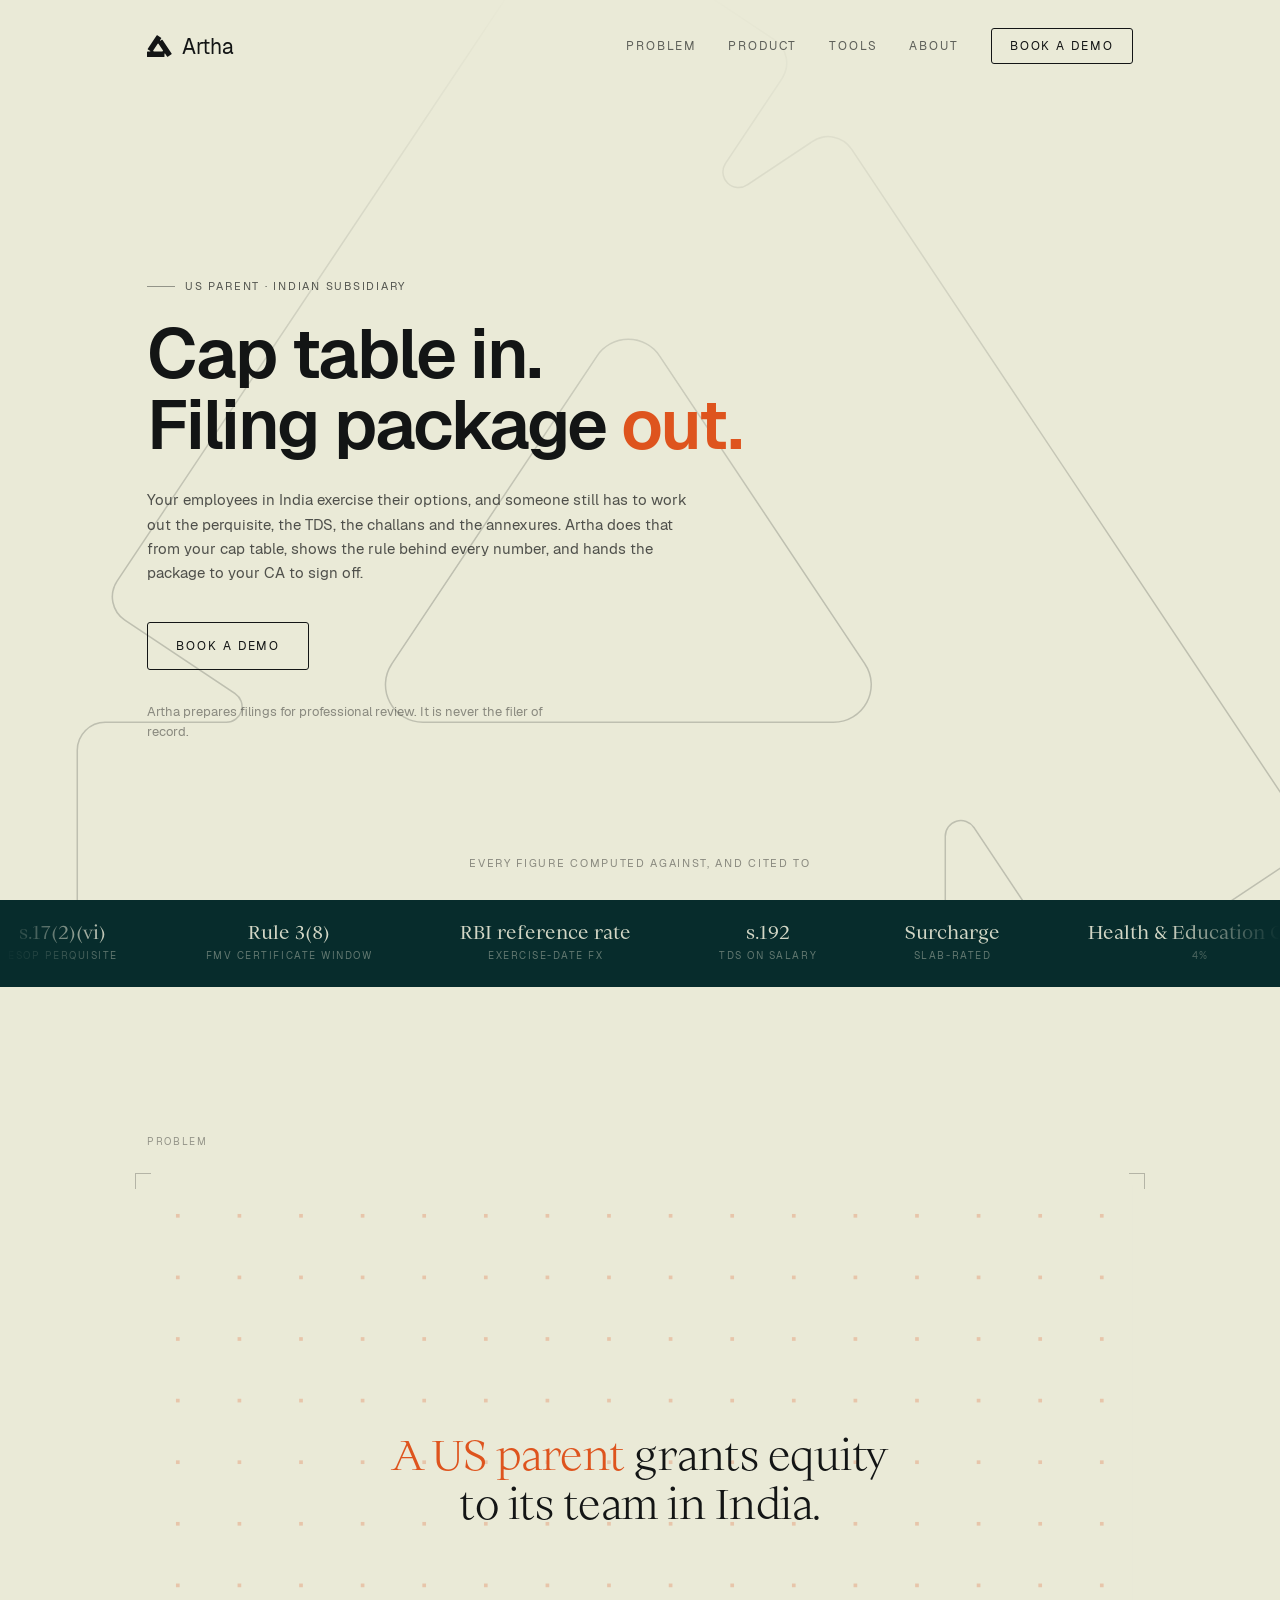
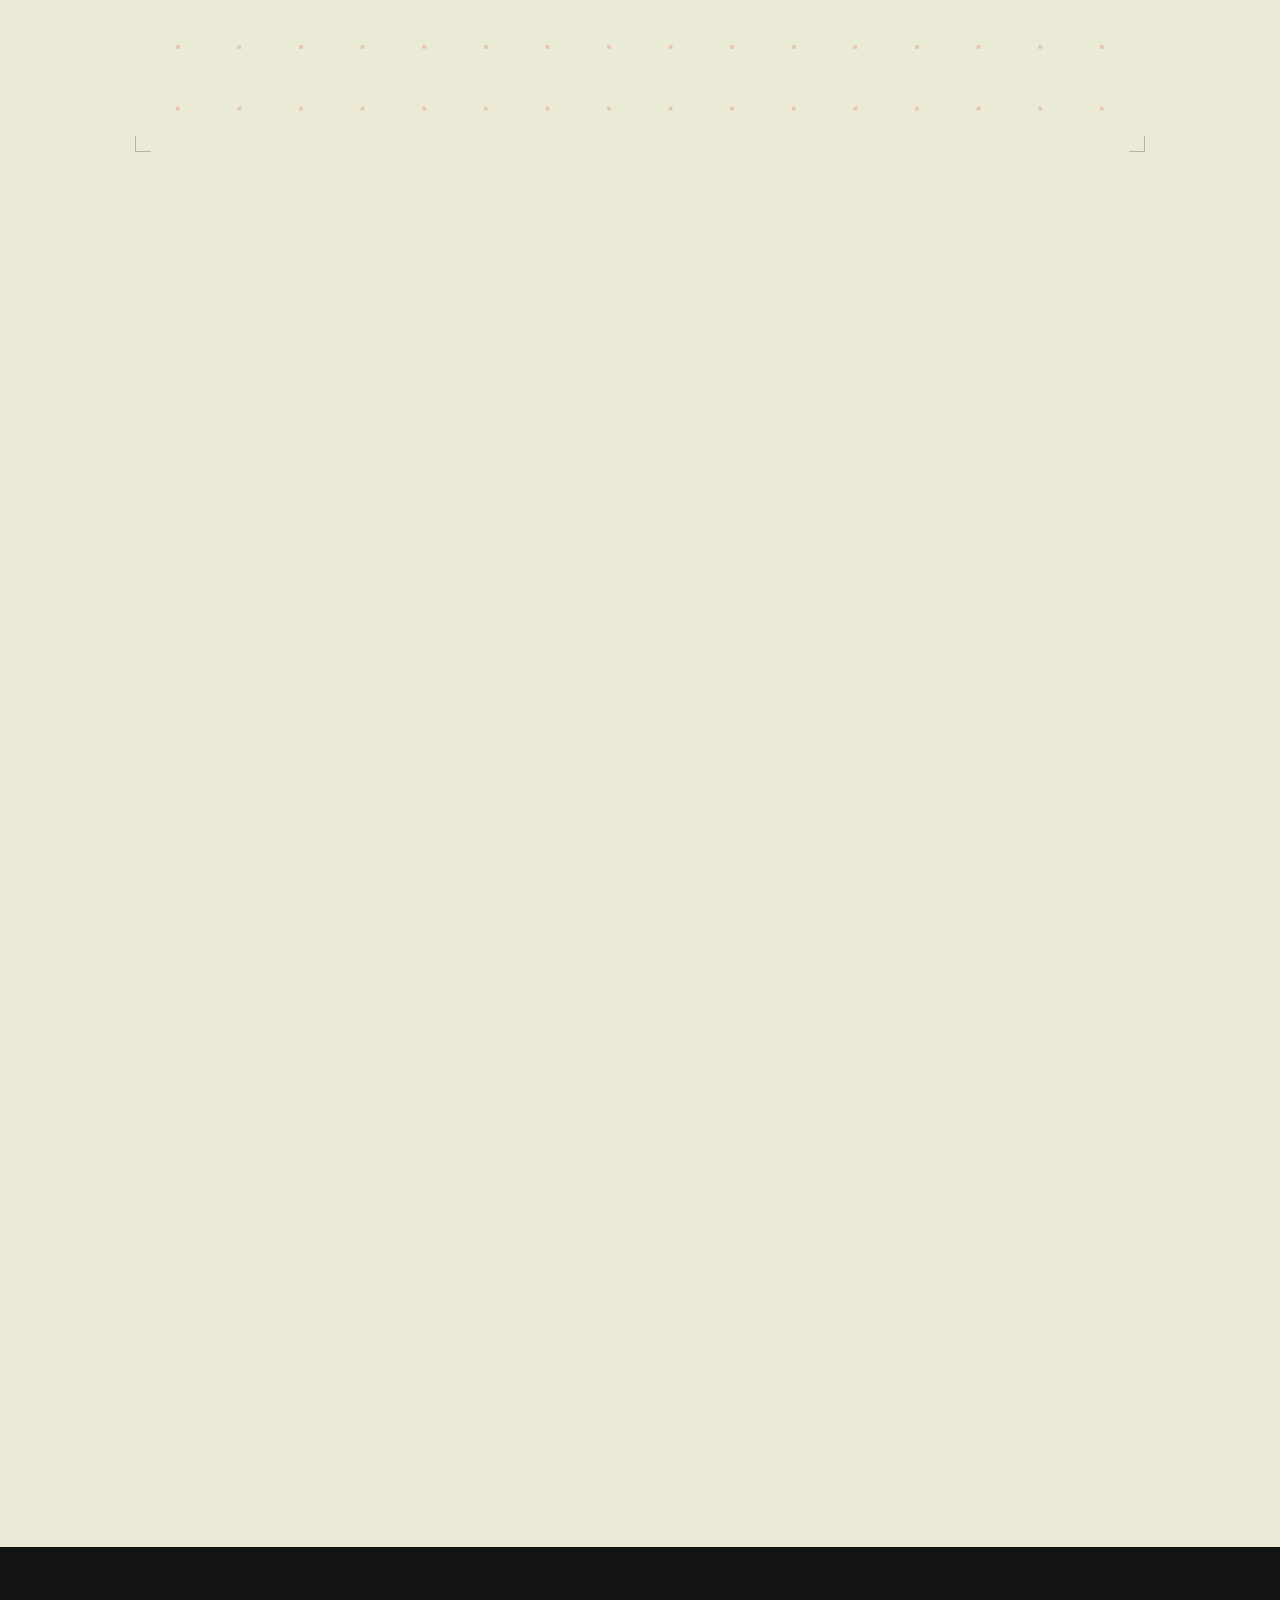
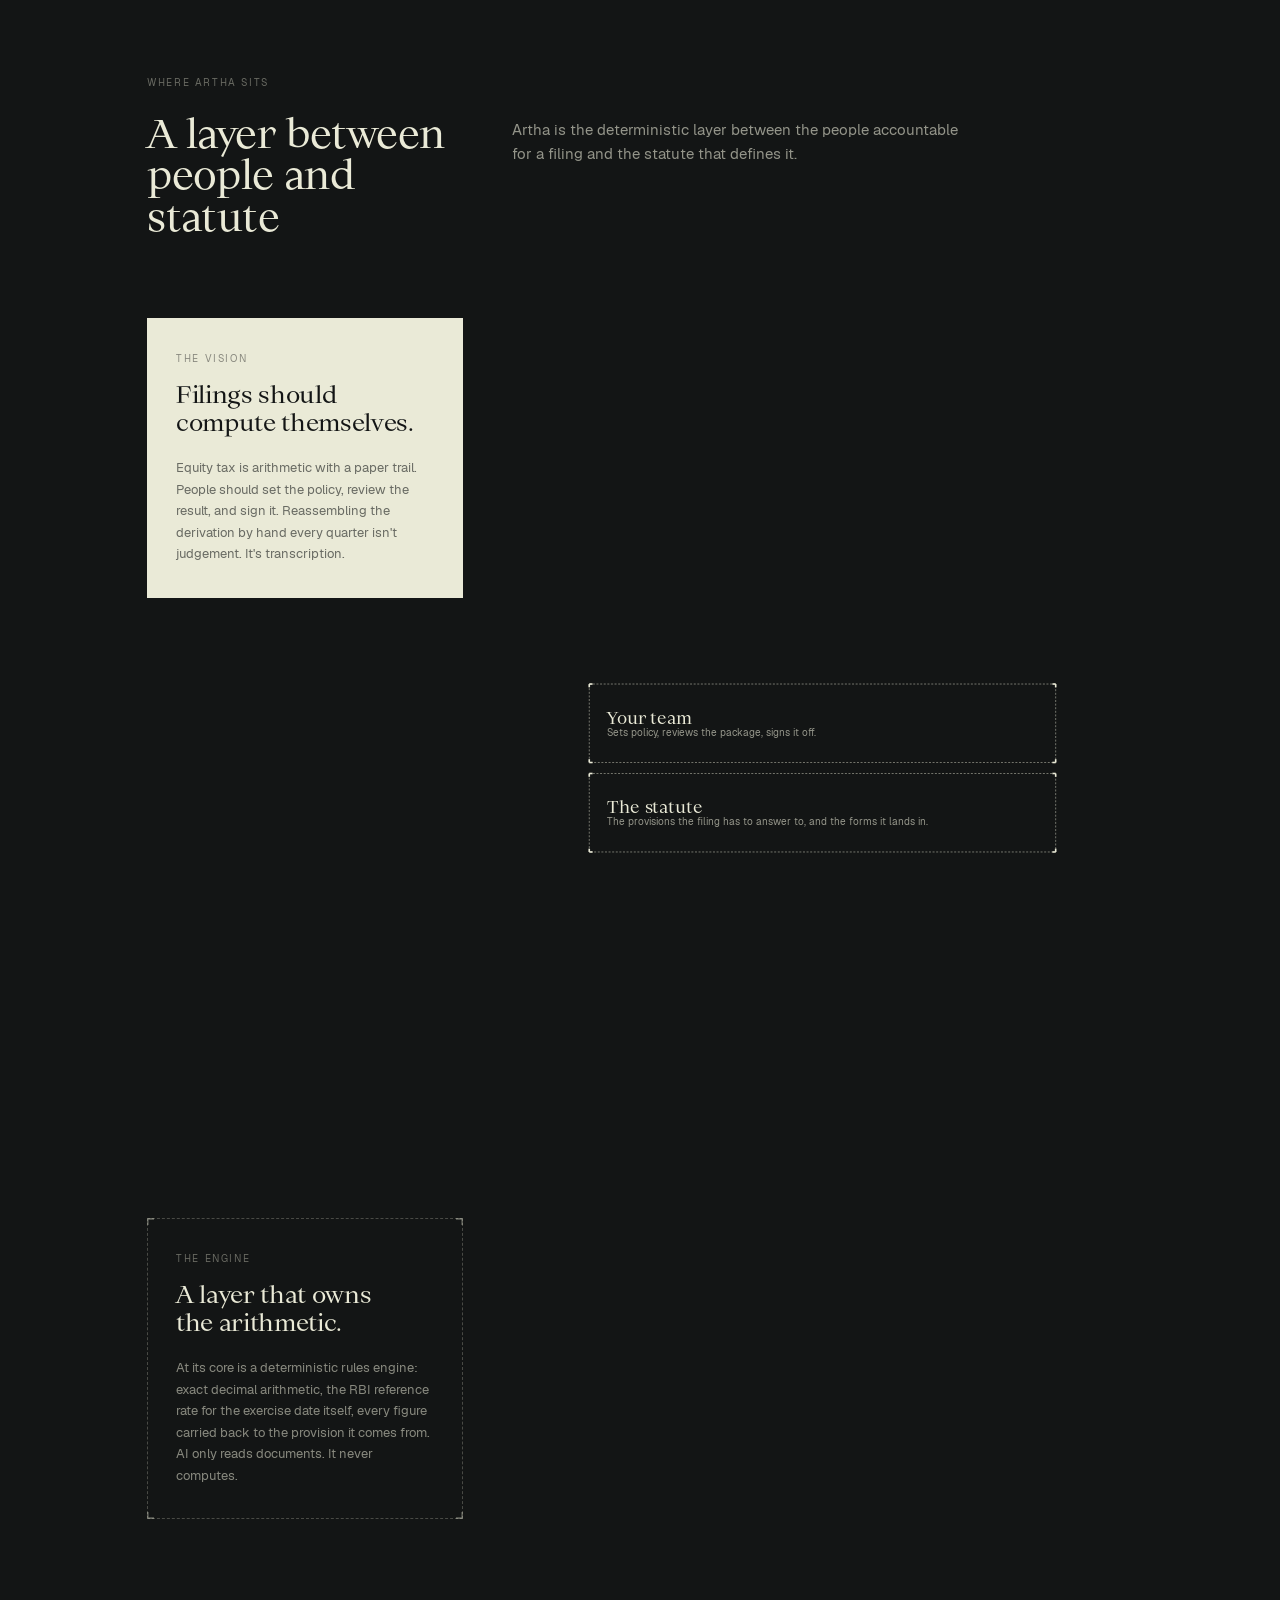
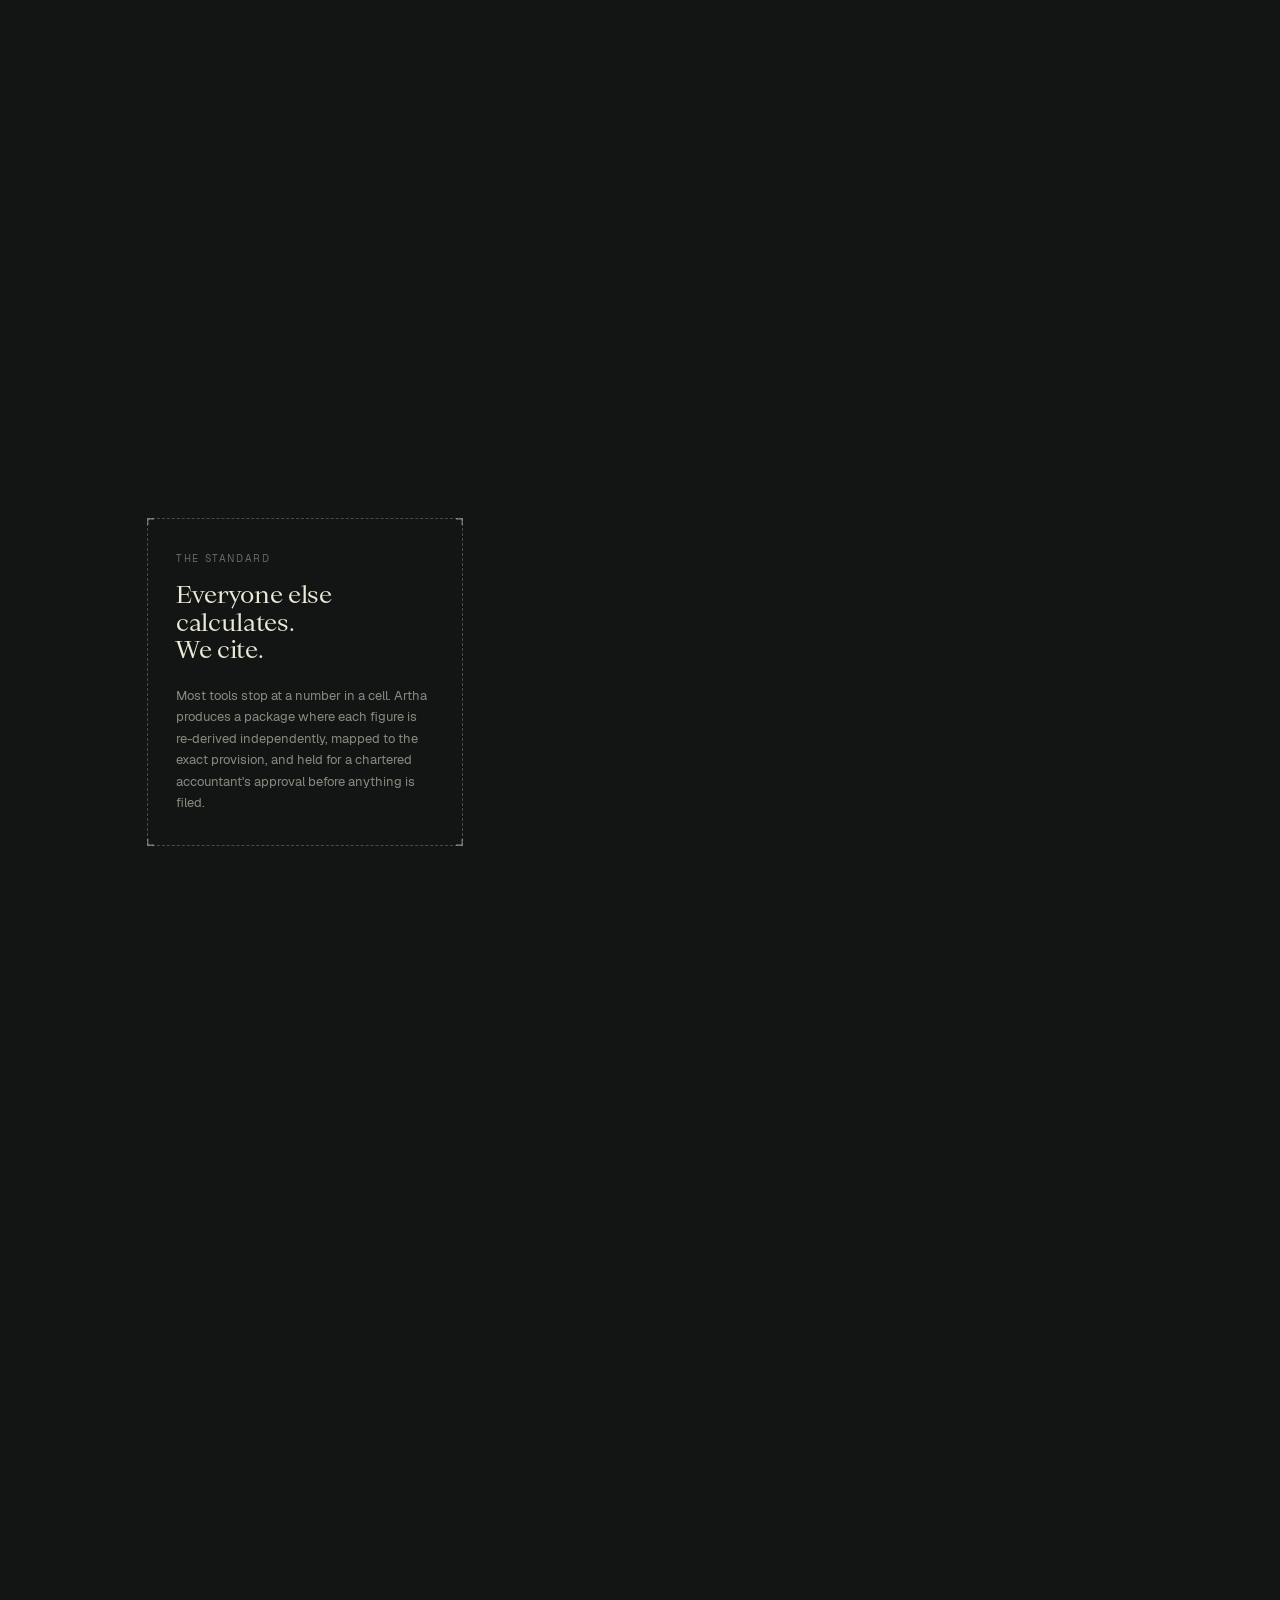
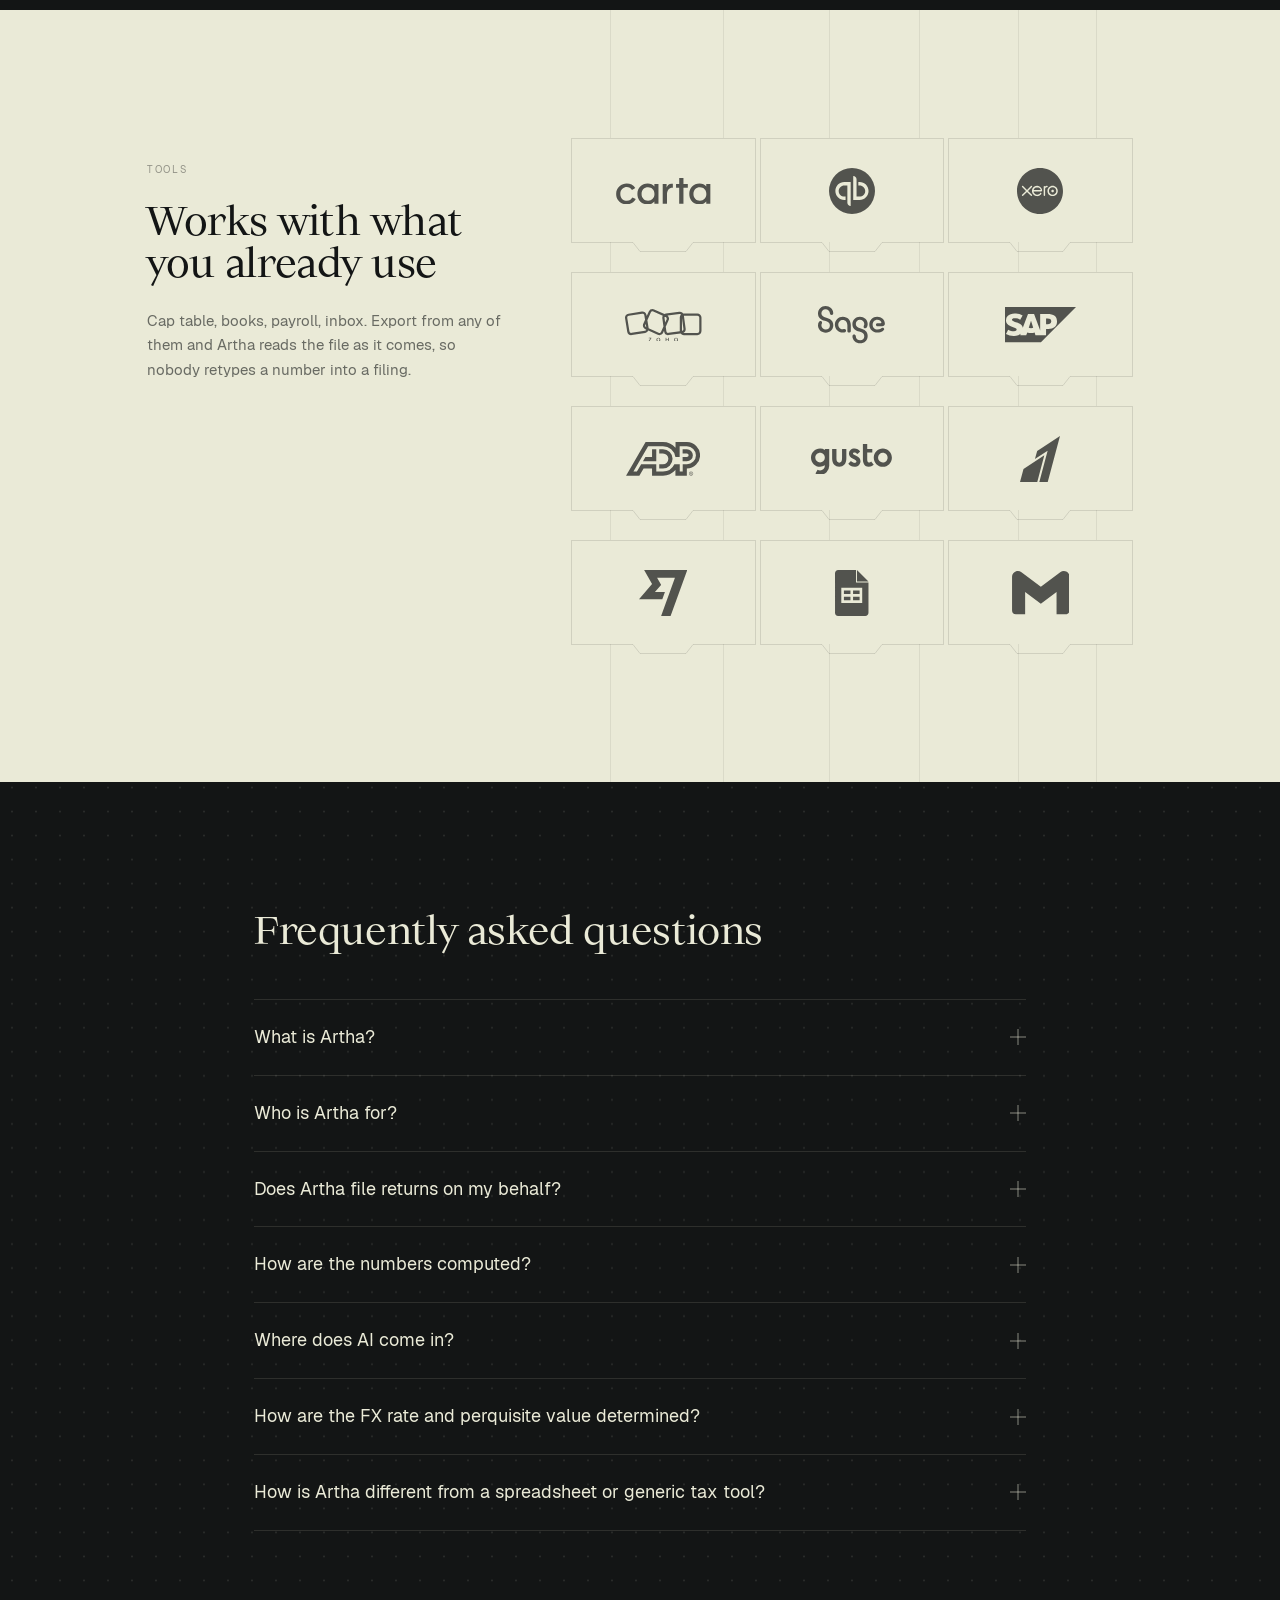
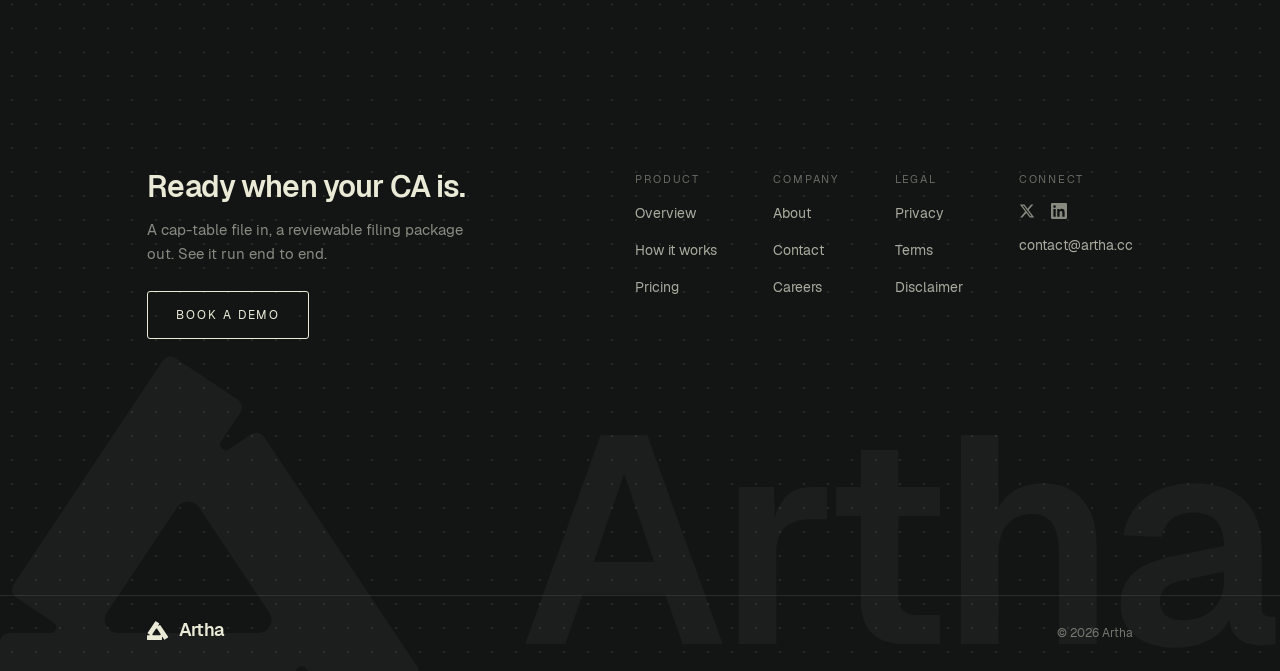
==== about/index.html @ d881c8bc "Add the About page Meet the team, the four co-founders, and how we operate." ====
<!doctype html>
<html lang="en">
  <head>
    <meta charset="utf-8" />
    <meta name="viewport" content="width=device-width, initial-scale=1" />
    <title>About | Artha</title>
    <meta
      name="description"
      content="Meet the team building Artha — four co-founders working on making cross-border equity tax reproducible, cited and reviewable."
    />
    <link rel="canonical" href="https://artha.cc/about" />
    <meta property="og:type" content="website" />
    <meta property="og:url" content="https://artha.cc/about" />
    <meta property="og:site_name" content="Artha" />
    <meta property="og:title" content="About | Artha" />
    <meta
      property="og:description"
      content="Artha is built by four founders working on one problem: making cross-border equity tax something you can reproduce, cite and hand to a CA."
    />
    <meta property="og:image" content="https://artha.cc/media/artha-film-poster.jpg" />
    <meta name="twitter:card" content="summary_large_image" />
    <meta name="theme-color" content="#131515" />
    <link rel="icon" type="image/svg+xml" href="/brand/artha-favicon.svg" />
    <link rel="preload" as="font" type="font/ttf" href="/fonts/Geist-SemiBold.ttf" crossorigin />
    <link rel="preload" as="font" type="font/ttf" href="/fonts/Geist-Regular.ttf" crossorigin />
    <link rel="preload" as="font" type="font/woff2" href="/fonts/OrticaLinear-Regular.woff2" crossorigin />
    <script type="module" crossorigin src="/assets/main-PnW-UgdL.js"></script>
    <link rel="stylesheet" crossorigin href="/assets/main-CoYvuZXg.css">
  </head>
  <body>
    <div id="root"></div>
  </body>
</html>
---- assets/main-CoYvuZXg.css ----
@layer properties{@supports (((-webkit-hyphens:none)) and (not (margin-trim:inline))) or ((-moz-orient:inline) and (not (color:rgb(from red r g b)))){:root,:host{--mx:-500px;--my:-500px}*,:before,:after,::backdrop{--tw-translate-x:0;--tw-translate-y:0;--tw-translate-z:0;--tw-rotate-x:initial;--tw-rotate-y:initial;--tw-rotate-z:initial;--tw-skew-x:initial;--tw-skew-y:initial;--tw-space-y-reverse:0;--tw-border-style:solid;--tw-gradient-position:initial;--tw-gradient-from:#0000;--tw-gradient-via:#0000;--tw-gradient-to:#0000;--tw-gradient-stops:initial;--tw-gradient-via-stops:initial;--tw-gradient-from-position:0%;--tw-gradient-via-position:50%;--tw-gradient-to-position:100%;--tw-leading:initial;--tw-font-weight:initial;--tw-tracking:initial;--tw-ordinal:initial;--tw-slashed-zero:initial;--tw-numeric-figure:initial;--tw-numeric-spacing:initial;--tw-numeric-fraction:initial;--tw-shadow:0 0 #0000;--tw-shadow-color:initial;--tw-shadow-alpha:100%;--tw-inset-shadow:0 0 #0000;--tw-inset-shadow-color:initial;--tw-inset-shadow-alpha:100%;--tw-ring-color:initial;--tw-ring-shadow:0 0 #0000;--tw-inset-ring-color:initial;--tw-inset-ring-shadow:0 0 #0000;--tw-ring-inset:initial;--tw-ring-offset-width:0px;--tw-ring-offset-color:#fff;--tw-ring-offset-shadow:0 0 #0000;--tw-outline-style:solid;--tw-blur:initial;--tw-brightness:initial;--tw-contrast:initial;--tw-grayscale:initial;--tw-hue-rotate:initial;--tw-invert:initial;--tw-opacity:initial;--tw-saturate:initial;--tw-sepia:initial;--tw-drop-shadow:initial;--tw-drop-shadow-color:initial;--tw-drop-shadow-alpha:100%;--tw-drop-shadow-size:initial;--tw-backdrop-blur:initial;--tw-backdrop-brightness:initial;--tw-backdrop-contrast:initial;--tw-backdrop-grayscale:initial;--tw-backdrop-hue-rotate:initial;--tw-backdrop-invert:initial;--tw-backdrop-opacity:initial;--tw-backdrop-saturate:initial;--tw-backdrop-sepia:initial;--tw-duration:initial;--tw-ease:initial;--tw-scale-x:1;--tw-scale-y:1;--tw-scale-z:1;--bd-angle:0deg}}}@layer theme{:root,:host{--font-sans:"Geist", system-ui, sans-serif;--font-serif:"Ortica", Georgia, "Times New Roman", serif;--font-mono:ui-monospace, SFMono-Regular, Menlo, Monaco, Consolas, "Liberation Mono", "Courier New", monospace;--color-zinc-500:oklch(55.2% .016 285.938);--color-neutral-800:oklch(26.9% 0 none);--color-neutral-900:oklch(20.5% 0 none);--color-black:#000;--color-white:#fff;--spacing:.25rem;--font-weight-normal:400;--font-weight-medium:500;--font-weight-semibold:600;--tracking-tight:-.025em;--tracking-normal:0em;--tracking-wide:.025em;--leading-tight:1.25;--leading-snug:1.375;--leading-relaxed:1.625;--radius-2xl:1rem;--ease-in:cubic-bezier(.4, 0, 1, 1);--ease-out:cubic-bezier(0, 0, .2, 1);--ease-in-out:cubic-bezier(.4, 0, .2, 1);--animate-pulse:pulse 2s cubic-bezier(.4, 0, .6, 1) infinite;--blur-xl:24px;--aspect-video:16 / 9;--default-transition-duration:.15s;--default-transition-timing-function:cubic-bezier(.4, 0, .2, 1);--default-font-family:var(--font-sans);--default-mono-font-family:var(--font-mono);--color-onyx:#131515;--color-eggshell:#eaead7;--color-paprika:#de541e;--color-paprika-soft:#e9734a;--color-pine:#072c2c;--color-ink:#131515;--color-muted:#565a57;--color-faint:#8a8f89;--radius-xl2:1.5rem;--font-display:"Geist", system-ui, sans-serif}}@layer base{*,:after,:before,::backdrop{box-sizing:border-box;border:0 solid;margin:0;padding:0}::file-selector-button{box-sizing:border-box;border:0 solid;margin:0;padding:0}html,:host{-webkit-text-size-adjust:100%;tab-size:4;line-height:1.5;font-family:var(--default-font-family,-apple-system, BlinkMacSystemFont, "Segoe UI", Roboto, "Helvetica Neue", "Noto Sans", Arial, sans-serif, "Apple Color Emoji", "Segoe UI Emoji", "Segoe UI Symbol", "Noto Color Emoji");font-feature-settings:var(--default-font-feature-settings,normal);font-variation-settings:var(--default-font-variation-settings,normal);-webkit-tap-highlight-color:transparent}hr{height:0;color:inherit;border-top-width:1px}abbr:where([title]){-webkit-text-decoration:underline dotted;text-decoration:underline dotted}h1,h2,h3,h4,h5,h6{font-size:inherit;font-weight:inherit}a{color:inherit;-webkit-text-decoration:inherit;text-decoration:inherit}b,strong{font-weight:bolder}code,kbd,samp,pre{font-family:var(--default-mono-font-family,ui-monospace, SFMono-Regular, Menlo, Monaco, Consolas, "Liberation Mono", "Courier New", monospace);font-feature-settings:var(--default-mono-font-feature-settings,normal);font-variation-settings:var(--default-mono-font-variation-settings,normal);font-size:1em}small{font-size:80%}sub,sup{vertical-align:baseline;font-size:75%;line-height:0;position:relative}sub{bottom:-.25em}sup{top:-.5em}table{text-indent:0;border-color:inherit;border-collapse:collapse}:-moz-focusring:where(:not(iframe)){outline:auto}progress{vertical-align:baseline}summary{display:list-item}ol,ul,menu{list-style:none}img,svg,video,canvas,audio,iframe,embed,object{vertical-align:middle;display:block}img,video{max-width:100%;height:auto}button,input,select,optgroup,textarea{font:inherit;font-feature-settings:inherit;font-variation-settings:inherit;letter-spacing:inherit;color:inherit;opacity:1;background-color:#0000;border-radius:0}::file-selector-button{font:inherit;font-feature-settings:inherit;font-variation-settings:inherit;letter-spacing:inherit;color:inherit;opacity:1;background-color:#0000;border-radius:0}:where(select:is([multiple],[size])) optgroup{font-weight:bolder}:where(select:is([multiple],[size])) optgroup option{padding-inline-start:20px}::file-selector-button{margin-inline-end:4px}::placeholder{opacity:1}@supports (not ((-webkit-appearance:-apple-pay-button))) or (contain-intrinsic-size:1px){::placeholder{color:currentColor}@supports (color:color-mix(in lab,red,red)){::placeholder{color:color-mix(in oklab,currentcolor 50%,transparent)}}}textarea{resize:vertical}::-webkit-search-decoration{-webkit-appearance:none}::-webkit-date-and-time-value{min-height:1lh;text-align:inherit}::-webkit-datetime-edit{display:inline-flex}::-webkit-datetime-edit-fields-wrapper{padding:0}::-webkit-datetime-edit{padding-block:0}::-webkit-datetime-edit-year-field{padding-block:0}::-webkit-datetime-edit-month-field{padding-block:0}::-webkit-datetime-edit-day-field{padding-block:0}::-webkit-datetime-edit-hour-field{padding-block:0}::-webkit-datetime-edit-minute-field{padding-block:0}::-webkit-datetime-edit-second-field{padding-block:0}::-webkit-datetime-edit-millisecond-field{padding-block:0}::-webkit-datetime-edit-meridiem-field{padding-block:0}::-webkit-calendar-picker-indicator{line-height:1}:-moz-ui-invalid{box-shadow:none}button,input:where([type=button],[type=reset],[type=submit]){appearance:button}::file-selector-button{appearance:button}::-webkit-inner-spin-button{height:auto}::-webkit-outer-spin-button{height:auto}[hidden]:where(:not([hidden=until-found])){display:none!important}}@layer components{.label{letter-spacing:.16em;text-transform:uppercase;font-size:11px;font-weight:500}.display{font-family:var(--font-display);letter-spacing:-.028em;font-weight:600;line-height:1.02}}@layer utilities{.pointer-events-none{pointer-events:none}.collapse{visibility:collapse}.invisible{visibility:hidden}.visible{visibility:visible}.sr-only{clip-path:inset(50%);white-space:nowrap;border-width:0;width:1px;height:1px;margin:-1px;padding:0;position:absolute;overflow:hidden}.absolute{position:absolute}.fixed{position:fixed}.relative{position:relative}.static{position:static}.sticky{position:sticky}.inset-0{inset:0}.inset-x-0{inset-inline:0}.inset-y-0{inset-block:0}.-top-1\/4{top:-25%}.-top-3{top:calc(var(--spacing) * -3)}.-top-8{top:calc(var(--spacing) * -8)}.-top-28{top:calc(var(--spacing) * -28)}.-top-px{top:-1px}.top-0{top:0}.top-1\/2{top:50%}.top-full{top:100%}.-right-3{right:calc(var(--spacing) * -3)}.-right-24{right:calc(var(--spacing) * -24)}.-right-px{right:-1px}.right-0{right:0}.-bottom-3{bottom:calc(var(--spacing) * -3)}.-bottom-14{bottom:calc(var(--spacing) * -14)}.-bottom-px{bottom:-1px}.bottom-0{bottom:0}.bottom-4{bottom:calc(var(--spacing) * 4)}.bottom-7{bottom:calc(var(--spacing) * 7)}.-left-3{left:calc(var(--spacing) * -3)}.-left-px{left:-1px}.left-0{left:0}.left-1\/2{left:50%}.left-4{left:calc(var(--spacing) * 4)}.isolate{isolation:isolate}.-z-0{z-index:-0}.-z-10{z-index:-10}.z-10{z-index:10}.z-20{z-index:20}.z-50{z-index:50}.container{width:100%}@media(min-width:40rem){.container{max-width:40rem}}@media(min-width:48rem){.container{max-width:48rem}}@media(min-width:64rem){.container{max-width:64rem}}@media(min-width:80rem){.container{max-width:80rem}}@media(min-width:96rem){.container{max-width:96rem}}.-m-2\.5{margin:calc(var(--spacing) * -2.5)}.mx-auto{margin-inline:auto}.-my-3{margin-block:calc(var(--spacing) * -3)}.mt-0\.5{margin-top:calc(var(--spacing) * .5)}.mt-1\.5{margin-top:calc(var(--spacing) * 1.5)}.mt-2{margin-top:calc(var(--spacing) * 2)}.mt-2\.5{margin-top:calc(var(--spacing) * 2.5)}.mt-3{margin-top:calc(var(--spacing) * 3)}.mt-4{margin-top:calc(var(--spacing) * 4)}.mt-5{margin-top:calc(var(--spacing) * 5)}.mt-6{margin-top:calc(var(--spacing) * 6)}.mt-7{margin-top:calc(var(--spacing) * 7)}.mt-8{margin-top:calc(var(--spacing) * 8)}.mt-9{margin-top:calc(var(--spacing) * 9)}.mt-10{margin-top:calc(var(--spacing) * 10)}.mt-11{margin-top:calc(var(--spacing) * 11)}.mt-12{margin-top:calc(var(--spacing) * 12)}.mt-14{margin-top:calc(var(--spacing) * 14)}.mt-16{margin-top:calc(var(--spacing) * 16)}.mt-24{margin-top:calc(var(--spacing) * 24)}.-mr-2{margin-right:calc(var(--spacing) * -2)}.mb-1\.5{margin-bottom:calc(var(--spacing) * 1.5)}.mb-2{margin-bottom:calc(var(--spacing) * 2)}.mb-9{margin-bottom:calc(var(--spacing) * 9)}.ml-2{margin-left:calc(var(--spacing) * 2)}.ml-auto{margin-left:auto}.block{display:block}.flex{display:flex}.grid{display:grid}.hidden{display:none}.inline{display:inline}.inline-block{display:inline-block}.inline-flex{display:inline-flex}.table{display:table}.aspect-\[4\/5\]{aspect-ratio:4/5}.aspect-\[1512\/1219\]{aspect-ratio:1512/1219}.aspect-square{aspect-ratio:1}.aspect-video{aspect-ratio:var(--aspect-video)}.h-1{height:var(--spacing)}.h-1\.5{height:calc(var(--spacing) * 1.5)}.h-2\.5{height:calc(var(--spacing) * 2.5)}.h-4{height:calc(var(--spacing) * 4)}.h-9{height:calc(var(--spacing) * 9)}.h-11{height:calc(var(--spacing) * 11)}.h-12{height:calc(var(--spacing) * 12)}.h-16{height:calc(var(--spacing) * 16)}.h-80{height:calc(var(--spacing) * 80)}.h-\[0\.5rem\]{height:.5rem}.h-\[1\.05em\]{height:1.05em}.h-\[3px\]{height:3px}.h-\[11px\]{height:11px}.h-\[22px\]{height:22px}.h-\[70px\]{height:70px}.h-\[84px\]{height:84px}.h-\[88px\]{height:88px}.h-\[92px\]{height:92px}.h-\[128\%\]{height:128%}.h-\[150\%\]{height:150%}.h-\[190vh\]{height:190vh}.h-auto{height:auto}.h-full{height:100%}.h-px{height:1px}.h-screen{height:100vh}.min-h-\[100svh\]{min-height:100svh}.min-h-\[420px\]{min-height:420px}.w-1\.5{width:calc(var(--spacing) * 1.5)}.w-4{width:calc(var(--spacing) * 4)}.w-6{width:calc(var(--spacing) * 6)}.w-7{width:calc(var(--spacing) * 7)}.w-9{width:calc(var(--spacing) * 9)}.w-11{width:calc(var(--spacing) * 11)}.w-12{width:calc(var(--spacing) * 12)}.w-16{width:calc(var(--spacing) * 16)}.w-28{width:calc(var(--spacing) * 28)}.w-80{width:calc(var(--spacing) * 80)}.w-\[0\.5rem\]{width:.5rem}.w-\[1ch\]{width:1ch}.w-\[5\.75rem\]{width:5.75rem}.w-\[18px\]{width:18px}.w-\[112vw\]{width:112vw}.w-auto{width:auto}.w-full{width:100%}.w-max{width:max-content}.w-px{width:1px}.max-w-\[12ch\]{max-width:12ch}.max-w-\[15ch\]{max-width:15ch}.max-w-\[16ch\]{max-width:16ch}.max-w-\[18ch\]{max-width:18ch}.max-w-\[22ch\]{max-width:22ch}.max-w-\[30ch\]{max-width:30ch}.max-w-\[34ch\]{max-width:34ch}.max-w-\[40ch\]{max-width:40ch}.max-w-\[46ch\]{max-width:46ch}.max-w-\[54ch\]{max-width:54ch}.max-w-\[58ch\]{max-width:58ch}.max-w-\[62ch\]{max-width:62ch}.max-w-\[64ch\]{max-width:64ch}.max-w-\[68ch\]{max-width:68ch}.max-w-\[72ch\]{max-width:72ch}.max-w-\[600px\]{max-width:600px}.max-w-\[820px\]{max-width:820px}.max-w-\[1140px\]{max-width:1140px}.max-w-\[1180px\]{max-width:1180px}.max-w-none{max-width:none}.min-w-0{min-width:0}.flex-1{flex:1}.flex-none{flex:none}.shrink-0{flex-shrink:0}.origin-left{transform-origin:0}.-translate-x-1\/2{--tw-translate-x: -50% ;translate:var(--tw-translate-x) var(--tw-translate-y)}.-translate-y-1\/2{--tw-translate-y: -50% ;translate:var(--tw-translate-x) var(--tw-translate-y)}.translate-y-\[-3px\]{--tw-translate-y:-3px;translate:var(--tw-translate-x) var(--tw-translate-y)}.translate-y-\[15\%\]{--tw-translate-y:15%;translate:var(--tw-translate-x) var(--tw-translate-y)}.-rotate-45{rotate:-45deg}.rotate-45{rotate:45deg}.rotate-90{rotate:90deg}.transform{transform:var(--tw-rotate-x,) var(--tw-rotate-y,) var(--tw-rotate-z,) var(--tw-skew-x,) var(--tw-skew-y,)}.animate-\[marquee_52s_linear_infinite\]{animation:52s linear infinite marquee}.animate-pulse{animation:var(--animate-pulse)}.cursor-pointer{cursor:pointer}.resize{resize:both}.scroll-mt-\[92px\]{scroll-margin-top:92px}.appearance-none{appearance:none}.grid-cols-1{grid-template-columns:repeat(1,minmax(0,1fr))}.grid-cols-2{grid-template-columns:repeat(2,minmax(0,1fr))}.grid-rows-\[0fr\]{grid-template-rows:0fr}.grid-rows-\[1fr\]{grid-template-rows:1fr}.flex-col{flex-direction:column}.flex-wrap{flex-wrap:wrap}.place-items-center{place-items:center}.items-baseline{align-items:baseline}.items-center{align-items:center}.items-end{align-items:flex-end}.items-start{align-items:flex-start}.justify-between{justify-content:space-between}.justify-center{justify-content:center}.justify-end{justify-content:flex-end}.gap-1{gap:var(--spacing)}.gap-1\.5{gap:calc(var(--spacing) * 1.5)}.gap-2{gap:calc(var(--spacing) * 2)}.gap-2\.5{gap:calc(var(--spacing) * 2.5)}.gap-3{gap:calc(var(--spacing) * 3)}.gap-4{gap:calc(var(--spacing) * 4)}.gap-5{gap:calc(var(--spacing) * 5)}.gap-6{gap:calc(var(--spacing) * 6)}.gap-8{gap:calc(var(--spacing) * 8)}.gap-10{gap:calc(var(--spacing) * 10)}.gap-12{gap:calc(var(--spacing) * 12)}.gap-14{gap:calc(var(--spacing) * 14)}.gap-\[72px\]{gap:72px}.gap-px{gap:1px}:where(.space-y-0>:not(:last-child)){--tw-space-y-reverse:0;margin-block:0}.gap-x-1{column-gap:var(--spacing)}.gap-x-1\.5{column-gap:calc(var(--spacing) * 1.5)}.gap-x-2\.5{column-gap:calc(var(--spacing) * 2.5)}.gap-x-5{column-gap:calc(var(--spacing) * 5)}.gap-x-6{column-gap:calc(var(--spacing) * 6)}.gap-x-8{column-gap:calc(var(--spacing) * 8)}.gap-x-14{column-gap:calc(var(--spacing) * 14)}.gap-y-1{row-gap:var(--spacing)}.gap-y-2{row-gap:calc(var(--spacing) * 2)}.gap-y-5{row-gap:calc(var(--spacing) * 5)}.gap-y-6{row-gap:calc(var(--spacing) * 6)}.gap-y-8{row-gap:calc(var(--spacing) * 8)}.gap-y-10{row-gap:calc(var(--spacing) * 10)}.gap-y-12{row-gap:calc(var(--spacing) * 12)}.self-center{align-self:center}.overflow-hidden{overflow:hidden}.overflow-x-visible{overflow-x:visible}.overflow-y-clip{overflow-y:clip}.rounded{border-radius:.25rem}.rounded-2xl{border-radius:var(--radius-2xl)}.rounded-\[3px\]{border-radius:3px}.rounded-\[inherit\]{border-radius:inherit}.rounded-\[var\(--radius-xl2\)\]{border-radius:var(--radius-xl2)}.rounded-full{border-radius:3.40282e38px}.rounded-none{border-radius:0}.border{border-style:var(--tw-border-style);border-width:1px}.border-\[1\.5px\]{border-style:var(--tw-border-style);border-width:1.5px}.border-y{border-block-style:var(--tw-border-style);border-block-width:1px}.border-t{border-top-style:var(--tw-border-style);border-top-width:1px}.border-r{border-right-style:var(--tw-border-style);border-right-width:1px}.border-b{border-bottom-style:var(--tw-border-style);border-bottom-width:1px}.border-b-0{border-bottom-style:var(--tw-border-style);border-bottom-width:0}.border-l{border-left-style:var(--tw-border-style);border-left-width:1px}.border-dashed{--tw-border-style:dashed;border-style:dashed}.border-eggshell{border-color:var(--color-eggshell)}.border-eggshell\/10{border-color:#eaead71a}@supports (color:color-mix(in lab,red,red)){.border-eggshell\/10{border-color:color-mix(in oklab,var(--color-eggshell) 10%,transparent)}}.border-eggshell\/12{border-color:#eaead71f}@supports (color:color-mix(in lab,red,red)){.border-eggshell\/12{border-color:color-mix(in oklab,var(--color-eggshell) 12%,transparent)}}.border-eggshell\/25{border-color:#eaead740}@supports (color:color-mix(in lab,red,red)){.border-eggshell\/25{border-color:color-mix(in oklab,var(--color-eggshell) 25%,transparent)}}.border-neutral-800{border-color:var(--color-neutral-800)}.border-onyx{border-color:var(--color-onyx)}.border-onyx\/10{border-color:#1315151a}@supports (color:color-mix(in lab,red,red)){.border-onyx\/10{border-color:color-mix(in oklab,var(--color-onyx) 10%,transparent)}}.border-onyx\/12{border-color:#1315151f}@supports (color:color-mix(in lab,red,red)){.border-onyx\/12{border-color:color-mix(in oklab,var(--color-onyx) 12%,transparent)}}.border-onyx\/15{border-color:#13151526}@supports (color:color-mix(in lab,red,red)){.border-onyx\/15{border-color:color-mix(in oklab,var(--color-onyx) 15%,transparent)}}.border-onyx\/25{border-color:#13151540}@supports (color:color-mix(in lab,red,red)){.border-onyx\/25{border-color:color-mix(in oklab,var(--color-onyx) 25%,transparent)}}.border-onyx\/30{border-color:#1315154d}@supports (color:color-mix(in lab,red,red)){.border-onyx\/30{border-color:color-mix(in oklab,var(--color-onyx) 30%,transparent)}}.border-paprika{border-color:var(--color-paprika)}.border-transparent{border-color:#0000}.border-white\/8{border-color:#ffffff14}@supports (color:color-mix(in lab,red,red)){.border-white\/8{border-color:color-mix(in oklab,var(--color-white) 8%,transparent)}}.border-white\/10{border-color:#ffffff1a}@supports (color:color-mix(in lab,red,red)){.border-white\/10{border-color:color-mix(in oklab,var(--color-white) 10%,transparent)}}.border-white\/12{border-color:#ffffff1f}@supports (color:color-mix(in lab,red,red)){.border-white\/12{border-color:color-mix(in oklab,var(--color-white) 12%,transparent)}}.border-white\/20{border-color:#fff3}@supports (color:color-mix(in lab,red,red)){.border-white\/20{border-color:color-mix(in oklab,var(--color-white) 20%,transparent)}}.border-r-onyx\/15{border-right-color:#13151526}@supports (color:color-mix(in lab,red,red)){.border-r-onyx\/15{border-right-color:color-mix(in oklab,var(--color-onyx) 15%,transparent)}}.bg-\[\#160000\]{background-color:#160000}.bg-black{background-color:var(--color-black)}.bg-current{background-color:currentColor}.bg-eggshell{background-color:var(--color-eggshell)}.bg-eggshell\/85{background-color:#eaead7d9}@supports (color:color-mix(in lab,red,red)){.bg-eggshell\/85{background-color:color-mix(in oklab,var(--color-eggshell) 85%,transparent)}}.bg-neutral-900{background-color:var(--color-neutral-900)}.bg-onyx{background-color:var(--color-onyx)}.bg-onyx\/10{background-color:#1315151a}@supports (color:color-mix(in lab,red,red)){.bg-onyx\/10{background-color:color-mix(in oklab,var(--color-onyx) 10%,transparent)}}.bg-onyx\/12{background-color:#1315151f}@supports (color:color-mix(in lab,red,red)){.bg-onyx\/12{background-color:color-mix(in oklab,var(--color-onyx) 12%,transparent)}}.bg-onyx\/40{background-color:#13151566}@supports (color:color-mix(in lab,red,red)){.bg-onyx\/40{background-color:color-mix(in oklab,var(--color-onyx) 40%,transparent)}}.bg-onyx\/\[0\.02\]{background-color:#13151505}@supports (color:color-mix(in lab,red,red)){.bg-onyx\/\[0\.02\]{background-color:color-mix(in oklab,var(--color-onyx) 2%,transparent)}}.bg-onyx\/\[0\.07\]{background-color:#13151512}@supports (color:color-mix(in lab,red,red)){.bg-onyx\/\[0\.07\]{background-color:color-mix(in oklab,var(--color-onyx) 7%,transparent)}}.bg-paprika{background-color:var(--color-paprika)}.bg-pine{background-color:var(--color-pine)}.bg-transparent{background-color:#0000}.bg-white{background-color:var(--color-white)}.bg-white\/10{background-color:#ffffff1a}@supports (color:color-mix(in lab,red,red)){.bg-white\/10{background-color:color-mix(in oklab,var(--color-white) 10%,transparent)}}.bg-white\/\[0\.05\]{background-color:#ffffff0d}@supports (color:color-mix(in lab,red,red)){.bg-white\/\[0\.05\]{background-color:color-mix(in oklab,var(--color-white) 5%,transparent)}}.bg-zinc-500{background-color:var(--color-zinc-500)}.bg-gradient-to-br{--tw-gradient-position:to bottom right in oklab;background-image:linear-gradient(var(--tw-gradient-stops))}.bg-gradient-to-l{--tw-gradient-position:to left in oklab;background-image:linear-gradient(var(--tw-gradient-stops))}.bg-gradient-to-r{--tw-gradient-position:to right in oklab;background-image:linear-gradient(var(--tw-gradient-stops))}.to-transparent{--tw-gradient-to:transparent;--tw-gradient-stops:var(--tw-gradient-via-stops,var(--tw-gradient-position), var(--tw-gradient-from) var(--tw-gradient-from-position), var(--tw-gradient-to) var(--tw-gradient-to-position))}.\[mask-image\:linear-gradient\(transparent\,transparent\)\,linear-gradient\(\#000\,\#000\)\]{-webkit-mask-image:linear-gradient(#0000,#0000),linear-gradient(#000,#000);mask-image:linear-gradient(#0000,#0000),linear-gradient(#000,#000)}.\[mask-composite\:intersect\]{-webkit-mask-composite:source-in;mask-composite:intersect}.\[mask-clip\:padding-box\,border-box\]{-webkit-mask-clip:padding-box,border-box;mask-clip:padding-box,border-box}.object-cover{object-fit:cover}.p-2\.5{padding:calc(var(--spacing) * 2.5)}.p-6{padding:calc(var(--spacing) * 6)}.p-7{padding:calc(var(--spacing) * 7)}.p-8{padding:calc(var(--spacing) * 8)}.px-2{padding-inline:calc(var(--spacing) * 2)}.px-3{padding-inline:calc(var(--spacing) * 3)}.px-3\.5{padding-inline:calc(var(--spacing) * 3.5)}.px-4{padding-inline:calc(var(--spacing) * 4)}.px-5{padding-inline:calc(var(--spacing) * 5)}.px-6{padding-inline:calc(var(--spacing) * 6)}.px-7{padding-inline:calc(var(--spacing) * 7)}.px-\[18px\]{padding-inline:18px}.py-1\.5{padding-block:calc(var(--spacing) * 1.5)}.py-2{padding-block:calc(var(--spacing) * 2)}.py-3{padding-block:calc(var(--spacing) * 3)}.py-3\.5{padding-block:calc(var(--spacing) * 3.5)}.py-4{padding-block:calc(var(--spacing) * 4)}.py-5{padding-block:calc(var(--spacing) * 5)}.py-6{padding-block:calc(var(--spacing) * 6)}.py-7{padding-block:calc(var(--spacing) * 7)}.py-8{padding-block:calc(var(--spacing) * 8)}.py-20{padding-block:calc(var(--spacing) * 20)}.py-24{padding-block:calc(var(--spacing) * 24)}.pt-5{padding-top:calc(var(--spacing) * 5)}.pt-8{padding-top:calc(var(--spacing) * 8)}.pt-12{padding-top:calc(var(--spacing) * 12)}.pt-24{padding-top:calc(var(--spacing) * 24)}.pt-28{padding-top:calc(var(--spacing) * 28)}.pt-40{padding-top:calc(var(--spacing) * 40)}.pr-1{padding-right:var(--spacing)}.pr-1\.5{padding-right:calc(var(--spacing) * 1.5)}.pr-6{padding-right:calc(var(--spacing) * 6)}.pr-8{padding-right:calc(var(--spacing) * 8)}.pr-\[72px\]{padding-right:72px}.pb-4{padding-bottom:calc(var(--spacing) * 4)}.pb-6{padding-bottom:calc(var(--spacing) * 6)}.pb-7{padding-bottom:calc(var(--spacing) * 7)}.pb-12{padding-bottom:calc(var(--spacing) * 12)}.pb-20{padding-bottom:calc(var(--spacing) * 20)}.pb-24{padding-bottom:calc(var(--spacing) * 24)}.pb-32{padding-bottom:calc(var(--spacing) * 32)}.pb-52{padding-bottom:calc(var(--spacing) * 52)}.pl-6{padding-left:calc(var(--spacing) * 6)}.text-center{text-align:center}.text-left{text-align:left}.text-right{text-align:right}.font-display{font-family:var(--font-display)}.font-mono{font-family:var(--font-mono)}.font-serif{font-family:var(--font-serif)}.text-\[10\.5px\]{font-size:10.5px}.text-\[10px\]{font-size:10px}.text-\[11\.5px\]{font-size:11.5px}.text-\[11px\]{font-size:11px}.text-\[12\.5px\]{font-size:12.5px}.text-\[12px\]{font-size:12px}.text-\[13\.5px\]{font-size:13.5px}.text-\[13px\]{font-size:13px}.text-\[14\.5px\]{font-size:14.5px}.text-\[14px\]{font-size:14px}.text-\[15\.5px\]{font-size:15.5px}.text-\[15px\]{font-size:15px}.text-\[16px\]{font-size:16px}.text-\[17px\]{font-size:17px}.text-\[18px\]{font-size:18px}.text-\[20px\]{font-size:20px}.text-\[21px\]{font-size:21px}.text-\[38px\]{font-size:38px}.text-\[clamp\(0\.95rem\,1\.55vw\,1\.12rem\)\]{font-size:clamp(.95rem,1.55vw,1.12rem)}.text-\[clamp\(1\.05rem\,1\.45vw\,1\.3rem\)\]{font-size:clamp(1.05rem,1.45vw,1.3rem)}.text-\[clamp\(1\.5rem\,3vw\,2rem\)\]{font-size:clamp(1.5rem,3vw,2rem)}.text-\[clamp\(1\.6rem\,3\.2vw\,2\.45rem\)\]{font-size:clamp(1.6rem,3.2vw,2.45rem)}.text-\[clamp\(1\.6rem\,3\.6vw\,2\.75rem\)\]{font-size:clamp(1.6rem,3.6vw,2.75rem)}.text-\[clamp\(1\.25rem\,1\.85vw\,1\.6rem\)\]{font-size:clamp(1.25rem,1.85vw,1.6rem)}.text-\[clamp\(1\.25rem\,2\.4vw\,1\.9rem\)\]{font-size:clamp(1.25rem,2.4vw,1.9rem)}.text-\[clamp\(1\.45rem\,3\.1vw\,2\.4rem\)\]{font-size:clamp(1.45rem,3.1vw,2.4rem)}.text-\[clamp\(2\.2rem\,4\.8vw\,3\.6rem\)\]{font-size:clamp(2.2rem,4.8vw,3.6rem)}.text-\[clamp\(2\.4rem\,6vw\,4\.6rem\)\]{font-size:clamp(2.4rem,6vw,4.6rem)}.text-\[clamp\(2\.7rem\,7vw\,4\.5rem\)\]{font-size:clamp(2.7rem,7vw,4.5rem)}.text-\[clamp\(2rem\,3\.8vw\,3rem\)\]{font-size:clamp(2rem,3.8vw,3rem)}.text-\[clamp\(2rem\,4\.4vw\,3\.2rem\)\]{font-size:clamp(2rem,4.4vw,3.2rem)}.text-\[clamp\(2rem\,5\.6vw\,4\.35rem\)\]{font-size:clamp(2rem,5.6vw,4.35rem)}.leading-\[0\.74\]{--tw-leading:.74;line-height:.74}.leading-\[1\.05\]{--tw-leading:1.05;line-height:1.05}.leading-\[1\.06\]{--tw-leading:1.06;line-height:1.06}.leading-\[1\.6\]{--tw-leading:1.6;line-height:1.6}.leading-\[1\.7\]{--tw-leading:1.7;line-height:1.7}.leading-\[1\.15\]{--tw-leading:1.15;line-height:1.15}.leading-\[1\.16\]{--tw-leading:1.16;line-height:1.16}.leading-\[1\.62\]{--tw-leading:1.62;line-height:1.62}.leading-\[1\.65\]{--tw-leading:1.65;line-height:1.65}.leading-\[1\.72\]{--tw-leading:1.72;line-height:1.72}.leading-none{--tw-leading:1;line-height:1}.leading-relaxed{--tw-leading:var(--leading-relaxed);line-height:var(--leading-relaxed)}.leading-snug{--tw-leading:var(--leading-snug);line-height:var(--leading-snug)}.leading-tight{--tw-leading:var(--leading-tight);line-height:var(--leading-tight)}.font-medium{--tw-font-weight:var(--font-weight-medium);font-weight:var(--font-weight-medium)}.font-normal{--tw-font-weight:var(--font-weight-normal);font-weight:var(--font-weight-normal)}.font-semibold{--tw-font-weight:var(--font-weight-semibold);font-weight:var(--font-weight-semibold)}.tracking-\[-0\.01em\]{--tw-tracking:-.01em;letter-spacing:-.01em}.tracking-\[-0\.03em\]{--tw-tracking:-.03em;letter-spacing:-.03em}.tracking-\[-0\.015em\]{--tw-tracking:-.015em;letter-spacing:-.015em}.tracking-\[0\.1em\]{--tw-tracking:.1em;letter-spacing:.1em}.tracking-\[0\.2em\]{--tw-tracking:.2em;letter-spacing:.2em}.tracking-\[0\.06em\]{--tw-tracking:.06em;letter-spacing:.06em}.tracking-\[0\.08em\]{--tw-tracking:.08em;letter-spacing:.08em}.tracking-\[0\.12em\]{--tw-tracking:.12em;letter-spacing:.12em}.tracking-\[0\.14em\]{--tw-tracking:.14em;letter-spacing:.14em}.tracking-\[0\.16em\]{--tw-tracking:.16em;letter-spacing:.16em}.tracking-normal{--tw-tracking:var(--tracking-normal);letter-spacing:var(--tracking-normal)}.tracking-tight{--tw-tracking:var(--tracking-tight);letter-spacing:var(--tracking-tight)}.tracking-wide{--tw-tracking:var(--tracking-wide);letter-spacing:var(--tracking-wide)}.whitespace-nowrap{white-space:nowrap}.whitespace-pre{white-space:pre}.text-eggshell{color:var(--color-eggshell)}.text-eggshell\/40{color:#eaead766}@supports (color:color-mix(in lab,red,red)){.text-eggshell\/40{color:color-mix(in oklab,var(--color-eggshell) 40%,transparent)}}.text-eggshell\/45{color:#eaead773}@supports (color:color-mix(in lab,red,red)){.text-eggshell\/45{color:color-mix(in oklab,var(--color-eggshell) 45%,transparent)}}.text-eggshell\/55{color:#eaead78c}@supports (color:color-mix(in lab,red,red)){.text-eggshell\/55{color:color-mix(in oklab,var(--color-eggshell) 55%,transparent)}}.text-eggshell\/60{color:#eaead799}@supports (color:color-mix(in lab,red,red)){.text-eggshell\/60{color:color-mix(in oklab,var(--color-eggshell) 60%,transparent)}}.text-eggshell\/65{color:#eaead7a6}@supports (color:color-mix(in lab,red,red)){.text-eggshell\/65{color:color-mix(in oklab,var(--color-eggshell) 65%,transparent)}}.text-eggshell\/70{color:#eaead7b3}@supports (color:color-mix(in lab,red,red)){.text-eggshell\/70{color:color-mix(in oklab,var(--color-eggshell) 70%,transparent)}}.text-eggshell\/80{color:#eaead7cc}@supports (color:color-mix(in lab,red,red)){.text-eggshell\/80{color:color-mix(in oklab,var(--color-eggshell) 80%,transparent)}}.text-eggshell\/90{color:#eaead7e6}@supports (color:color-mix(in lab,red,red)){.text-eggshell\/90{color:color-mix(in oklab,var(--color-eggshell) 90%,transparent)}}.text-eggshell\/\[0\.045\]{color:#eaead70b}@supports (color:color-mix(in lab,red,red)){.text-eggshell\/\[0\.045\]{color:color-mix(in oklab,var(--color-eggshell) 4.5%,transparent)}}.text-faint{color:var(--color-faint)}.text-ink{color:var(--color-ink)}.text-muted{color:var(--color-muted)}.text-onyx{color:var(--color-onyx)}.text-onyx\/12{color:#1315151f}@supports (color:color-mix(in lab,red,red)){.text-onyx\/12{color:color-mix(in oklab,var(--color-onyx) 12%,transparent)}}.text-onyx\/20{color:#13151533}@supports (color:color-mix(in lab,red,red)){.text-onyx\/20{color:color-mix(in oklab,var(--color-onyx) 20%,transparent)}}.text-onyx\/35{color:#13151559}@supports (color:color-mix(in lab,red,red)){.text-onyx\/35{color:color-mix(in oklab,var(--color-onyx) 35%,transparent)}}.text-onyx\/40{color:#13151566}@supports (color:color-mix(in lab,red,red)){.text-onyx\/40{color:color-mix(in oklab,var(--color-onyx) 40%,transparent)}}.text-onyx\/45{color:#13151573}@supports (color:color-mix(in lab,red,red)){.text-onyx\/45{color:color-mix(in oklab,var(--color-onyx) 45%,transparent)}}.text-onyx\/55{color:#1315158c}@supports (color:color-mix(in lab,red,red)){.text-onyx\/55{color:color-mix(in oklab,var(--color-onyx) 55%,transparent)}}.text-onyx\/60{color:#13151599}@supports (color:color-mix(in lab,red,red)){.text-onyx\/60{color:color-mix(in oklab,var(--color-onyx) 60%,transparent)}}.text-onyx\/65{color:#131515a6}@supports (color:color-mix(in lab,red,red)){.text-onyx\/65{color:color-mix(in oklab,var(--color-onyx) 65%,transparent)}}.text-onyx\/70{color:#131515b3}@supports (color:color-mix(in lab,red,red)){.text-onyx\/70{color:color-mix(in oklab,var(--color-onyx) 70%,transparent)}}.text-onyx\/72{color:#131515b8}@supports (color:color-mix(in lab,red,red)){.text-onyx\/72{color:color-mix(in oklab,var(--color-onyx) 72%,transparent)}}.text-onyx\/75{color:#131515bf}@supports (color:color-mix(in lab,red,red)){.text-onyx\/75{color:color-mix(in oklab,var(--color-onyx) 75%,transparent)}}.text-onyx\/80{color:#131515cc}@supports (color:color-mix(in lab,red,red)){.text-onyx\/80{color:color-mix(in oklab,var(--color-onyx) 80%,transparent)}}.text-onyx\/90{color:#131515e6}@supports (color:color-mix(in lab,red,red)){.text-onyx\/90{color:color-mix(in oklab,var(--color-onyx) 90%,transparent)}}.text-paprika{color:var(--color-paprika)}.text-transparent{color:#0000}.text-white{color:var(--color-white)}.normal-case{text-transform:none}.uppercase{text-transform:uppercase}.not-italic{font-style:normal}.tabular-nums{--tw-numeric-spacing:tabular-nums;font-variant-numeric:var(--tw-ordinal,) var(--tw-slashed-zero,) var(--tw-numeric-figure,) var(--tw-numeric-spacing,) var(--tw-numeric-fraction,)}.placeholder-onyx\/40::placeholder{color:#13151566}@supports (color:color-mix(in lab,red,red)){.placeholder-onyx\/40::placeholder{color:color-mix(in oklab,var(--color-onyx) 40%,transparent)}}.opacity-0{opacity:0}.shadow-\[0_40px_90px_-42px_rgba\(18\,55\,83\,0\.35\)\]{--tw-shadow:0 40px 90px -42px var(--tw-shadow-color,#12375359);box-shadow:var(--tw-inset-shadow),var(--tw-inset-ring-shadow),var(--tw-ring-offset-shadow),var(--tw-ring-shadow),var(--tw-shadow)}.shadow-\[0_44px_100px_-44px_rgba\(10\,31\,48\,0\.7\)\]{--tw-shadow:0 44px 100px -44px var(--tw-shadow-color,#0a1f30b3);box-shadow:var(--tw-inset-shadow),var(--tw-inset-ring-shadow),var(--tw-ring-offset-shadow),var(--tw-ring-shadow),var(--tw-shadow)}.shadow-\[0_50px_120px_-40px_rgba\(0\,0\,0\,0\.9\)\]{--tw-shadow:0 50px 120px -40px var(--tw-shadow-color,#000000e6);box-shadow:var(--tw-inset-shadow),var(--tw-inset-ring-shadow),var(--tw-ring-offset-shadow),var(--tw-ring-shadow),var(--tw-shadow)}.ring{--tw-ring-shadow:var(--tw-ring-inset,) 0 0 0 calc(1px + var(--tw-ring-offset-width)) var(--tw-ring-color,currentcolor);box-shadow:var(--tw-inset-shadow),var(--tw-inset-ring-shadow),var(--tw-ring-offset-shadow),var(--tw-ring-shadow),var(--tw-shadow)}.outline{outline-style:var(--tw-outline-style);outline-width:1px}.blur{--tw-blur:blur(8px);filter:var(--tw-blur,) var(--tw-brightness,) var(--tw-contrast,) var(--tw-grayscale,) var(--tw-hue-rotate,) var(--tw-invert,) var(--tw-saturate,) var(--tw-sepia,) var(--tw-drop-shadow,)}.blur-\[70px\]{--tw-blur:blur(70px);filter:var(--tw-blur,) var(--tw-brightness,) var(--tw-contrast,) var(--tw-grayscale,) var(--tw-hue-rotate,) var(--tw-invert,) var(--tw-saturate,) var(--tw-sepia,) var(--tw-drop-shadow,)}.filter{filter:var(--tw-blur,) var(--tw-brightness,) var(--tw-contrast,) var(--tw-grayscale,) var(--tw-hue-rotate,) var(--tw-invert,) var(--tw-saturate,) var(--tw-sepia,) var(--tw-drop-shadow,)}.backdrop-blur{--tw-backdrop-blur:blur(8px);-webkit-backdrop-filter:var(--tw-backdrop-blur,) var(--tw-backdrop-brightness,) var(--tw-backdrop-contrast,) var(--tw-backdrop-grayscale,) var(--tw-backdrop-hue-rotate,) var(--tw-backdrop-invert,) var(--tw-backdrop-opacity,) var(--tw-backdrop-saturate,) var(--tw-backdrop-sepia,);backdrop-filter:var(--tw-backdrop-blur,) var(--tw-backdrop-brightness,) var(--tw-backdrop-contrast,) var(--tw-backdrop-grayscale,) var(--tw-backdrop-hue-rotate,) var(--tw-backdrop-invert,) var(--tw-backdrop-opacity,) var(--tw-backdrop-saturate,) var(--tw-backdrop-sepia,)}.backdrop-blur-\[2px\]{--tw-backdrop-blur:blur(2px);-webkit-backdrop-filter:var(--tw-backdrop-blur,) var(--tw-backdrop-brightness,) var(--tw-backdrop-contrast,) var(--tw-backdrop-grayscale,) var(--tw-backdrop-hue-rotate,) var(--tw-backdrop-invert,) var(--tw-backdrop-opacity,) var(--tw-backdrop-saturate,) var(--tw-backdrop-sepia,);backdrop-filter:var(--tw-backdrop-blur,) var(--tw-backdrop-brightness,) var(--tw-backdrop-contrast,) var(--tw-backdrop-grayscale,) var(--tw-backdrop-hue-rotate,) var(--tw-backdrop-invert,) var(--tw-backdrop-opacity,) var(--tw-backdrop-saturate,) var(--tw-backdrop-sepia,)}.backdrop-blur-xl{--tw-backdrop-blur:blur(var(--blur-xl));-webkit-backdrop-filter:var(--tw-backdrop-blur,) var(--tw-backdrop-brightness,) var(--tw-backdrop-contrast,) var(--tw-backdrop-grayscale,) var(--tw-backdrop-hue-rotate,) var(--tw-backdrop-invert,) var(--tw-backdrop-opacity,) var(--tw-backdrop-saturate,) var(--tw-backdrop-sepia,);backdrop-filter:var(--tw-backdrop-blur,) var(--tw-backdrop-brightness,) var(--tw-backdrop-contrast,) var(--tw-backdrop-grayscale,) var(--tw-backdrop-hue-rotate,) var(--tw-backdrop-invert,) var(--tw-backdrop-opacity,) var(--tw-backdrop-saturate,) var(--tw-backdrop-sepia,)}.transition{transition-property:color,background-color,border-color,outline-color,text-decoration-color,fill,stroke,--tw-gradient-from,--tw-gradient-via,--tw-gradient-to,opacity,box-shadow,transform,translate,scale,rotate,filter,-webkit-backdrop-filter,backdrop-filter,display,content-visibility,overlay,pointer-events;transition-timing-function:var(--tw-ease,var(--default-transition-timing-function));transition-duration:var(--tw-duration,var(--default-transition-duration))}.transition-\[grid-template-rows\]{transition-property:grid-template-rows;transition-timing-function:var(--tw-ease,var(--default-transition-timing-function));transition-duration:var(--tw-duration,var(--default-transition-duration))}.transition-\[opacity\,transform\,border-color\]{transition-property:opacity,transform,border-color;transition-timing-function:var(--tw-ease,var(--default-transition-timing-function));transition-duration:var(--tw-duration,var(--default-transition-duration))}.transition-\[opacity\,transform\]{transition-property:opacity,transform;transition-timing-function:var(--tw-ease,var(--default-transition-timing-function));transition-duration:var(--tw-duration,var(--default-transition-duration))}.transition-\[width\]{transition-property:width;transition-timing-function:var(--tw-ease,var(--default-transition-timing-function));transition-duration:var(--tw-duration,var(--default-transition-duration))}.transition-all{transition-property:all;transition-timing-function:var(--tw-ease,var(--default-transition-timing-function));transition-duration:var(--tw-duration,var(--default-transition-duration))}.transition-colors{transition-property:color,background-color,border-color,outline-color,text-decoration-color,fill,stroke,--tw-gradient-from,--tw-gradient-via,--tw-gradient-to;transition-timing-function:var(--tw-ease,var(--default-transition-timing-function));transition-duration:var(--tw-duration,var(--default-transition-duration))}.transition-opacity{transition-property:opacity;transition-timing-function:var(--tw-ease,var(--default-transition-timing-function));transition-duration:var(--tw-duration,var(--default-transition-duration))}.transition-transform{transition-property:transform,translate,scale,rotate;transition-timing-function:var(--tw-ease,var(--default-transition-timing-function));transition-duration:var(--tw-duration,var(--default-transition-duration))}.duration-100{--tw-duration:.1s;transition-duration:.1s}.duration-150{--tw-duration:.15s;transition-duration:.15s}.duration-200{--tw-duration:.2s;transition-duration:.2s}.duration-300{--tw-duration:.3s;transition-duration:.3s}.duration-500{--tw-duration:.5s;transition-duration:.5s}.ease-in{--tw-ease:var(--ease-in);transition-timing-function:var(--ease-in)}.ease-in-out{--tw-ease:var(--ease-in-out);transition-timing-function:var(--ease-in-out)}.ease-out{--tw-ease:var(--ease-out);transition-timing-function:var(--ease-out)}.will-change-transform{will-change:transform}.outline-none{--tw-outline-style:none;outline-style:none}.select-none{-webkit-user-select:none;user-select:none}.\[-webkit-text-stroke\:0\]{-webkit-text-stroke:0}.\[-webkit-text-stroke\:1px_rgba\(255\,255\,255\,0\.08\)\]{-webkit-text-stroke:1px #ffffff14}@media(hover:hover){.group-hover\:translate-x-0\.5:is(:where(.group):hover *){--tw-translate-x:calc(var(--spacing) * .5);translate:var(--tw-translate-x) var(--tw-translate-y)}.group-hover\:border-onyx\/30:is(:where(.group):hover *){border-color:#1315154d}@supports (color:color-mix(in lab,red,red)){.group-hover\:border-onyx\/30:is(:where(.group):hover *){border-color:color-mix(in oklab,var(--color-onyx) 30%,transparent)}}.group-hover\:bg-onyx\/30:is(:where(.group):hover *){background-color:#1315154d}@supports (color:color-mix(in lab,red,red)){.group-hover\:bg-onyx\/30:is(:where(.group):hover *){background-color:color-mix(in oklab,var(--color-onyx) 30%,transparent)}}.group-hover\:text-onyx:is(:where(.group):hover *){color:var(--color-onyx)}.group-hover\:text-onyx\/30:is(:where(.group):hover *){color:#1315154d}@supports (color:color-mix(in lab,red,red)){.group-hover\:text-onyx\/30:is(:where(.group):hover *){color:color-mix(in oklab,var(--color-onyx) 30%,transparent)}}.group-hover\:text-onyx\/35:is(:where(.group):hover *){color:#13151559}@supports (color:color-mix(in lab,red,red)){.group-hover\:text-onyx\/35:is(:where(.group):hover *){color:color-mix(in oklab,var(--color-onyx) 35%,transparent)}}.group-hover\:text-paprika:is(:where(.group):hover *){color:var(--color-paprika)}}.last\:border-b:last-child{border-bottom-style:var(--tw-border-style);border-bottom-width:1px}.last\:border-b-0:last-child{border-bottom-style:var(--tw-border-style);border-bottom-width:0}@media(hover:hover){.hover\:-translate-y-0\.5:hover{--tw-translate-y:calc(var(--spacing) * -.5);translate:var(--tw-translate-x) var(--tw-translate-y)}.hover\:scale-105:hover{--tw-scale-x:105%;--tw-scale-y:105%;--tw-scale-z:105%;scale:var(--tw-scale-x) var(--tw-scale-y)}.hover\:border-eggshell:hover{border-color:var(--color-eggshell)}.hover\:border-onyx:hover{border-color:var(--color-onyx)}.hover\:border-onyx\/30:hover{border-color:#1315154d}@supports (color:color-mix(in lab,red,red)){.hover\:border-onyx\/30:hover{border-color:color-mix(in oklab,var(--color-onyx) 30%,transparent)}}.hover\:border-paprika:hover{border-color:var(--color-paprika)}.hover\:border-white\/25:hover{border-color:#ffffff40}@supports (color:color-mix(in lab,red,red)){.hover\:border-white\/25:hover{border-color:color-mix(in oklab,var(--color-white) 25%,transparent)}}.hover\:bg-eggshell:hover{background-color:var(--color-eggshell)}.hover\:bg-onyx:hover{background-color:var(--color-onyx)}.hover\:bg-paprika-soft:hover{background-color:var(--color-paprika-soft)}.hover\:text-eggshell:hover{color:var(--color-eggshell)}.hover\:text-onyx:hover{color:var(--color-onyx)}.hover\:text-paprika:hover{color:var(--color-paprika)}.hover\:text-white:hover{color:var(--color-white)}.hover\:shadow-\[0_14px_34px_-12px\]:hover{--tw-shadow:0 14px 34px -12px var(--tw-shadow-color,currentcolor);box-shadow:var(--tw-inset-shadow),var(--tw-inset-ring-shadow),var(--tw-ring-offset-shadow),var(--tw-ring-shadow),var(--tw-shadow)}.hover\:shadow-\[0_20px_50px_-24px_rgba\(18\,55\,83\,0\.24\)\]:hover{--tw-shadow:0 20px 50px -24px var(--tw-shadow-color,#1237533d);box-shadow:var(--tw-inset-shadow),var(--tw-inset-ring-shadow),var(--tw-ring-offset-shadow),var(--tw-ring-shadow),var(--tw-shadow)}.hover\:shadow-\[0_20px_50px_-24px_rgba\(18\,55\,83\,0\.28\)\]:hover{--tw-shadow:0 20px 50px -24px var(--tw-shadow-color,#12375347);box-shadow:var(--tw-inset-shadow),var(--tw-inset-ring-shadow),var(--tw-ring-offset-shadow),var(--tw-ring-shadow),var(--tw-shadow)}.hover\:\[animation-play-state\:paused\]:hover{animation-play-state:paused}}.focus\:border-paprika:focus{border-color:var(--color-paprika)}@media(min-width:40rem){.sm\:block{display:block}.sm\:flex{display:flex}.sm\:hidden{display:none}.sm\:h-\[104px\]{height:104px}.sm\:grid-cols-2{grid-template-columns:repeat(2,minmax(0,1fr))}.sm\:grid-cols-3{grid-template-columns:repeat(3,minmax(0,1fr))}.sm\:grid-cols-4{grid-template-columns:repeat(4,minmax(0,1fr))}.sm\:flex-wrap{flex-wrap:wrap}.sm\:gap-x-10{column-gap:calc(var(--spacing) * 10)}.sm\:p-10{padding:calc(var(--spacing) * 10)}}@media(min-width:48rem){.md\:-top-32{top:calc(var(--spacing) * -32)}.md\:-right-16{right:calc(var(--spacing) * -16)}.md\:-bottom-32{bottom:calc(var(--spacing) * -32)}.md\:mt-12{margin-top:calc(var(--spacing) * 12)}.md\:mt-16{margin-top:calc(var(--spacing) * 16)}.md\:mt-20{margin-top:calc(var(--spacing) * 20)}.md\:h-\[104px\]{height:104px}.md\:h-\[240vh\]{height:240vh}.md\:w-\[77\%\]{width:77%}.md\:max-w-\[1540px\]{max-width:1540px}.md\:grid-cols-3{grid-template-columns:repeat(3,minmax(0,1fr))}.md\:grid-cols-\[minmax\(0\,32\%\)_1fr\]{grid-template-columns:minmax(0,32%) 1fr}.md\:flex-row{flex-direction:row}.md\:items-start{align-items:flex-start}.md\:justify-between{justify-content:space-between}.md\:gap-10{gap:calc(var(--spacing) * 10)}.md\:gap-x-\[5\%\]{column-gap:5%}.md\:p-12{padding:calc(var(--spacing) * 12)}.md\:px-0{padding-inline:0}.md\:px-10{padding-inline:calc(var(--spacing) * 10)}.md\:py-6{padding-block:calc(var(--spacing) * 6)}.md\:py-28{padding-block:calc(var(--spacing) * 28)}.md\:py-32{padding-block:calc(var(--spacing) * 32)}.md\:pt-1{padding-top:var(--spacing)}.md\:pt-12{padding-top:calc(var(--spacing) * 12)}.md\:pt-16{padding-top:calc(var(--spacing) * 16)}.md\:pt-28{padding-top:calc(var(--spacing) * 28)}.md\:pt-32{padding-top:calc(var(--spacing) * 32)}.md\:pt-52{padding-top:calc(var(--spacing) * 52)}.md\:pb-28{padding-bottom:calc(var(--spacing) * 28)}.md\:pb-32{padding-bottom:calc(var(--spacing) * 32)}.md\:pb-40{padding-bottom:calc(var(--spacing) * 40)}.md\:pb-64{padding-bottom:calc(var(--spacing) * 64)}.md\:text-\[9\.5px\]{font-size:9.5px}.md\:text-\[10\.5px\]{font-size:10.5px}}@media(min-width:64rem){.lg\:sticky{position:sticky}.lg\:top-0{top:0}.lg\:top-32{top:calc(var(--spacing) * 32)}.lg\:col-span-2{grid-column:span 2/span 2}.lg\:col-span-3{grid-column:span 3/span 3}.lg\:mt-0{margin-top:0}.lg\:ml-0{margin-left:0}.lg\:block{display:block}.lg\:flex{display:flex}.lg\:hidden{display:none}.lg\:aspect-auto{aspect-ratio:auto}.lg\:h-screen{height:100vh}.lg\:grid-cols-4{grid-template-columns:repeat(4,minmax(0,1fr))}.lg\:grid-cols-6{grid-template-columns:repeat(6,minmax(0,1fr))}.lg\:grid-cols-7{grid-template-columns:repeat(7,minmax(0,1fr))}.lg\:grid-cols-\[1\.15fr_1fr\]{grid-template-columns:1.15fr 1fr}.lg\:grid-cols-\[1fr_1\.05fr\]{grid-template-columns:1fr 1.05fr}.lg\:grid-cols-\[1fr_minmax\(0\,30\%\)\]{grid-template-columns:1fr minmax(0,30%)}.lg\:grid-cols-\[minmax\(0\,32\%\)_1fr\]{grid-template-columns:minmax(0,32%) 1fr}.lg\:grid-cols-\[minmax\(0\,36\%\)_1fr\]{grid-template-columns:minmax(0,36%) 1fr}.lg\:items-end{align-items:flex-end}.lg\:items-start{align-items:flex-start}.lg\:gap-16{gap:calc(var(--spacing) * 16)}.lg\:gap-x-14{column-gap:calc(var(--spacing) * 14)}.lg\:gap-x-\[5\%\]{column-gap:5%}.lg\:gap-x-\[7\%\]{column-gap:7%}.lg\:self-start{align-self:flex-start}.lg\:py-6{padding-block:calc(var(--spacing) * 6)}.lg\:pb-2{padding-bottom:calc(var(--spacing) * 2)}.lg\:pb-16{padding-bottom:calc(var(--spacing) * 16)}}}@font-face{font-family:Geist;src:url(/fonts/Geist-Regular.ttf)format("truetype");font-weight:400;font-style:normal;font-display:swap}@font-face{font-family:Geist;src:url(/fonts/Geist-SemiBold.ttf)format("truetype");font-weight:600;font-style:normal;font-display:swap}@font-face{font-family:Ortica;src:url(/fonts/OrticaLinear-Light.woff2)format("woff2");font-weight:300;font-style:normal;font-display:swap}@font-face{font-family:Ortica;src:url(/fonts/OrticaLinear-Regular.woff2)format("woff2");font-weight:400;font-style:normal;font-display:swap}@font-face{font-family:Ortica;src:url(/fonts/OrticaLinear-Bold.woff2)format("woff2");font-weight:700;font-style:normal;font-display:swap}@property --mx{syntax:"<length>";inherits:true;initial-value:-500px}@property --my{syntax:"<length>";inherits:true;initial-value:-500px}@property --bd-angle{syntax:"<angle>";inherits:false;initial-value:0deg}@keyframes bd-spin{to{--bd-angle:360deg}}@keyframes artha-spin{0%{transform:translate(-50%,-50%)rotate(0)}to{transform:translate(-50%,-50%)rotate(360deg)}}.artha-spin{animation:20s linear infinite artha-spin}@media(prefers-reduced-motion:reduce){.artha-spin{animation:none}}html{scroll-behavior:smooth;-webkit-text-size-adjust:100%}body{background:var(--color-eggshell);color:var(--color-onyx);font-family:var(--font-sans);-webkit-font-smoothing:antialiased;font-weight:400;overflow-x:hidden}::selection{background:#de541e47}@supports (color:color-mix(in lab,red,red)){::selection{background:color-mix(in srgb,var(--color-paprika) 28%,transparent)}}:focus-visible{outline:2px solid var(--color-paprika);outline-offset:3px;border-radius:2px}@keyframes marquee{0%{transform:translate(0)}to{transform:translate(-50%)}}@media(prefers-reduced-motion:reduce){html{scroll-behavior:auto}*,:before,:after{transition-duration:.001ms!important;animation-duration:.001ms!important;animation-iteration-count:1!important}}@property --tw-translate-x{syntax:"*";inherits:false;initial-value:0}@property --tw-translate-y{syntax:"*";inherits:false;initial-value:0}@property --tw-translate-z{syntax:"*";inherits:false;initial-value:0}@property --tw-rotate-x{syntax:"*";inherits:false}@property --tw-rotate-y{syntax:"*";inherits:false}@property --tw-rotate-z{syntax:"*";inherits:false}@property --tw-skew-x{syntax:"*";inherits:false}@property --tw-skew-y{syntax:"*";inherits:false}@property --tw-space-y-reverse{syntax:"*";inherits:false;initial-value:0}@property --tw-border-style{syntax:"*";inherits:false;initial-value:solid}@property --tw-gradient-position{syntax:"*";inherits:false}@property --tw-gradient-from{syntax:"<color>";inherits:false;initial-value:#0000}@property --tw-gradient-via{syntax:"<color>";inherits:false;initial-value:#0000}@property --tw-gradient-to{syntax:"<color>";inherits:false;initial-value:#0000}@property --tw-gradient-stops{syntax:"*";inherits:false}@property --tw-gradient-via-stops{syntax:"*";inherits:false}@property --tw-gradient-from-position{syntax:"<length-percentage>";inherits:false;initial-value:0%}@property --tw-gradient-via-position{syntax:"<length-percentage>";inherits:false;initial-value:50%}@property --tw-gradient-to-position{syntax:"<length-percentage>";inherits:false;initial-value:100%}@property --tw-leading{syntax:"*";inherits:false}@property --tw-font-weight{syntax:"*";inherits:false}@property --tw-tracking{syntax:"*";inherits:false}@property --tw-ordinal{syntax:"*";inherits:false}@property --tw-slashed-zero{syntax:"*";inherits:false}@property --tw-numeric-figure{syntax:"*";inherits:false}@property --tw-numeric-spacing{syntax:"*";inherits:false}@property --tw-numeric-fraction{syntax:"*";inherits:false}@property --tw-shadow{syntax:"*";inherits:false;initial-value:0 0 #0000}@property --tw-shadow-color{syntax:"*";inherits:false}@property --tw-shadow-alpha{syntax:"<percentage>";inherits:false;initial-value:100%}@property --tw-inset-shadow{syntax:"*";inherits:false;initial-value:0 0 #0000}@property --tw-inset-shadow-color{syntax:"*";inherits:false}@property --tw-inset-shadow-alpha{syntax:"<percentage>";inherits:false;initial-value:100%}@property --tw-ring-color{syntax:"*";inherits:false}@property --tw-ring-shadow{syntax:"*";inherits:false;initial-value:0 0 #0000}@property --tw-inset-ring-color{syntax:"*";inherits:false}@property --tw-inset-ring-shadow{syntax:"*";inherits:false;initial-value:0 0 #0000}@property --tw-ring-inset{syntax:"*";inherits:false}@property --tw-ring-offset-width{syntax:"<length>";inherits:false;initial-value:0}@property --tw-ring-offset-color{syntax:"*";inherits:false;initial-value:#fff}@property --tw-ring-offset-shadow{syntax:"*";inherits:false;initial-value:0 0 #0000}@property --tw-outline-style{syntax:"*";inherits:false;initial-value:solid}@property --tw-blur{syntax:"*";inherits:false}@property --tw-brightness{syntax:"*";inherits:false}@property --tw-contrast{syntax:"*";inherits:false}@property --tw-grayscale{syntax:"*";inherits:false}@property --tw-hue-rotate{syntax:"*";inherits:false}@property --tw-invert{syntax:"*";inherits:false}@property --tw-opacity{syntax:"*";inherits:false}@property --tw-saturate{syntax:"*";inherits:false}@property --tw-sepia{syntax:"*";inherits:false}@property --tw-drop-shadow{syntax:"*";inherits:false}@property --tw-drop-shadow-color{syntax:"*";inherits:false}@property --tw-drop-shadow-alpha{syntax:"<percentage>";inherits:false;initial-value:100%}@property --tw-drop-shadow-size{syntax:"*";inherits:false}@property --tw-backdrop-blur{syntax:"*";inherits:false}@property --tw-backdrop-brightness{syntax:"*";inherits:false}@property --tw-backdrop-contrast{syntax:"*";inherits:false}@property --tw-backdrop-grayscale{syntax:"*";inherits:false}@property --tw-backdrop-hue-rotate{syntax:"*";inherits:false}@property --tw-backdrop-invert{syntax:"*";inherits:false}@property --tw-backdrop-opacity{syntax:"*";inherits:false}@property --tw-backdrop-saturate{syntax:"*";inherits:false}@property --tw-backdrop-sepia{syntax:"*";inherits:false}@property --tw-duration{syntax:"*";inherits:false}@property --tw-ease{syntax:"*";inherits:false}@property --tw-scale-x{syntax:"*";inherits:false;initial-value:1}@property --tw-scale-y{syntax:"*";inherits:false;initial-value:1}@property --tw-scale-z{syntax:"*";inherits:false;initial-value:1}@keyframes pulse{50%{opacity:.5}}
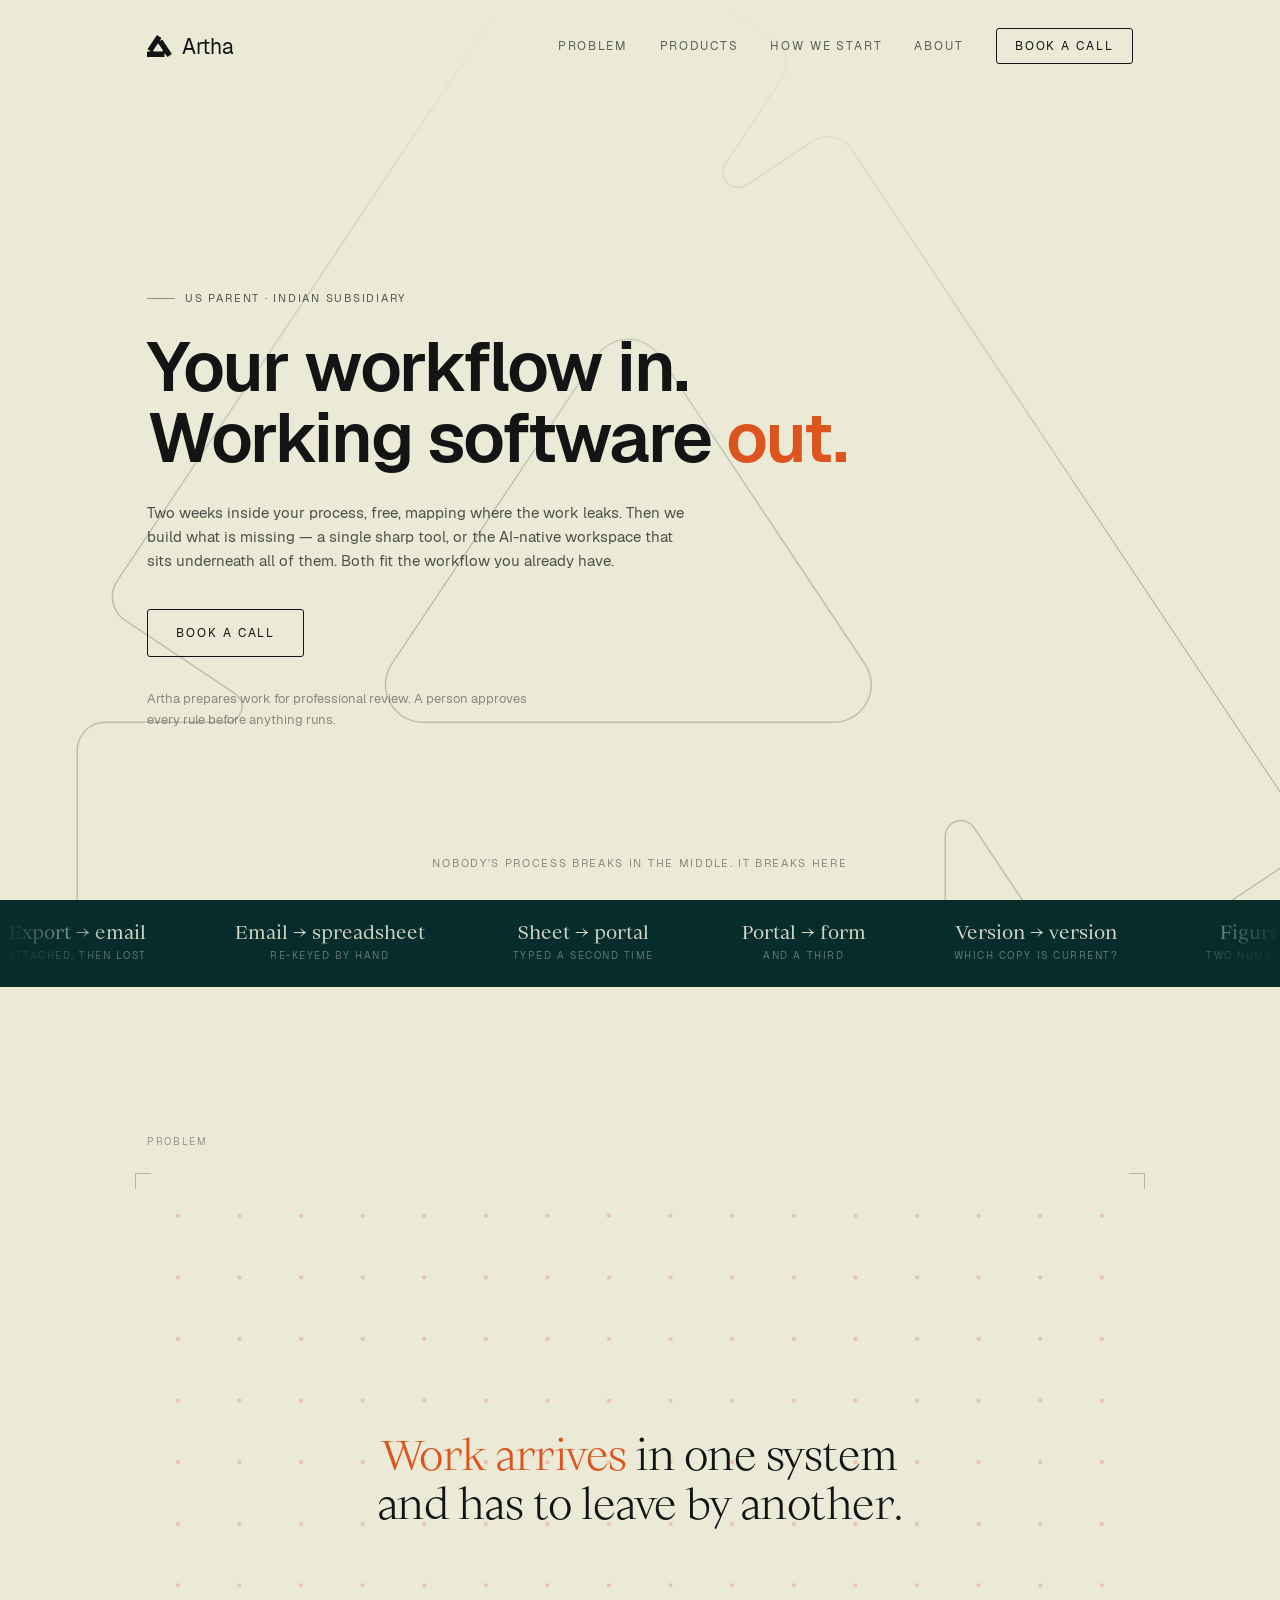
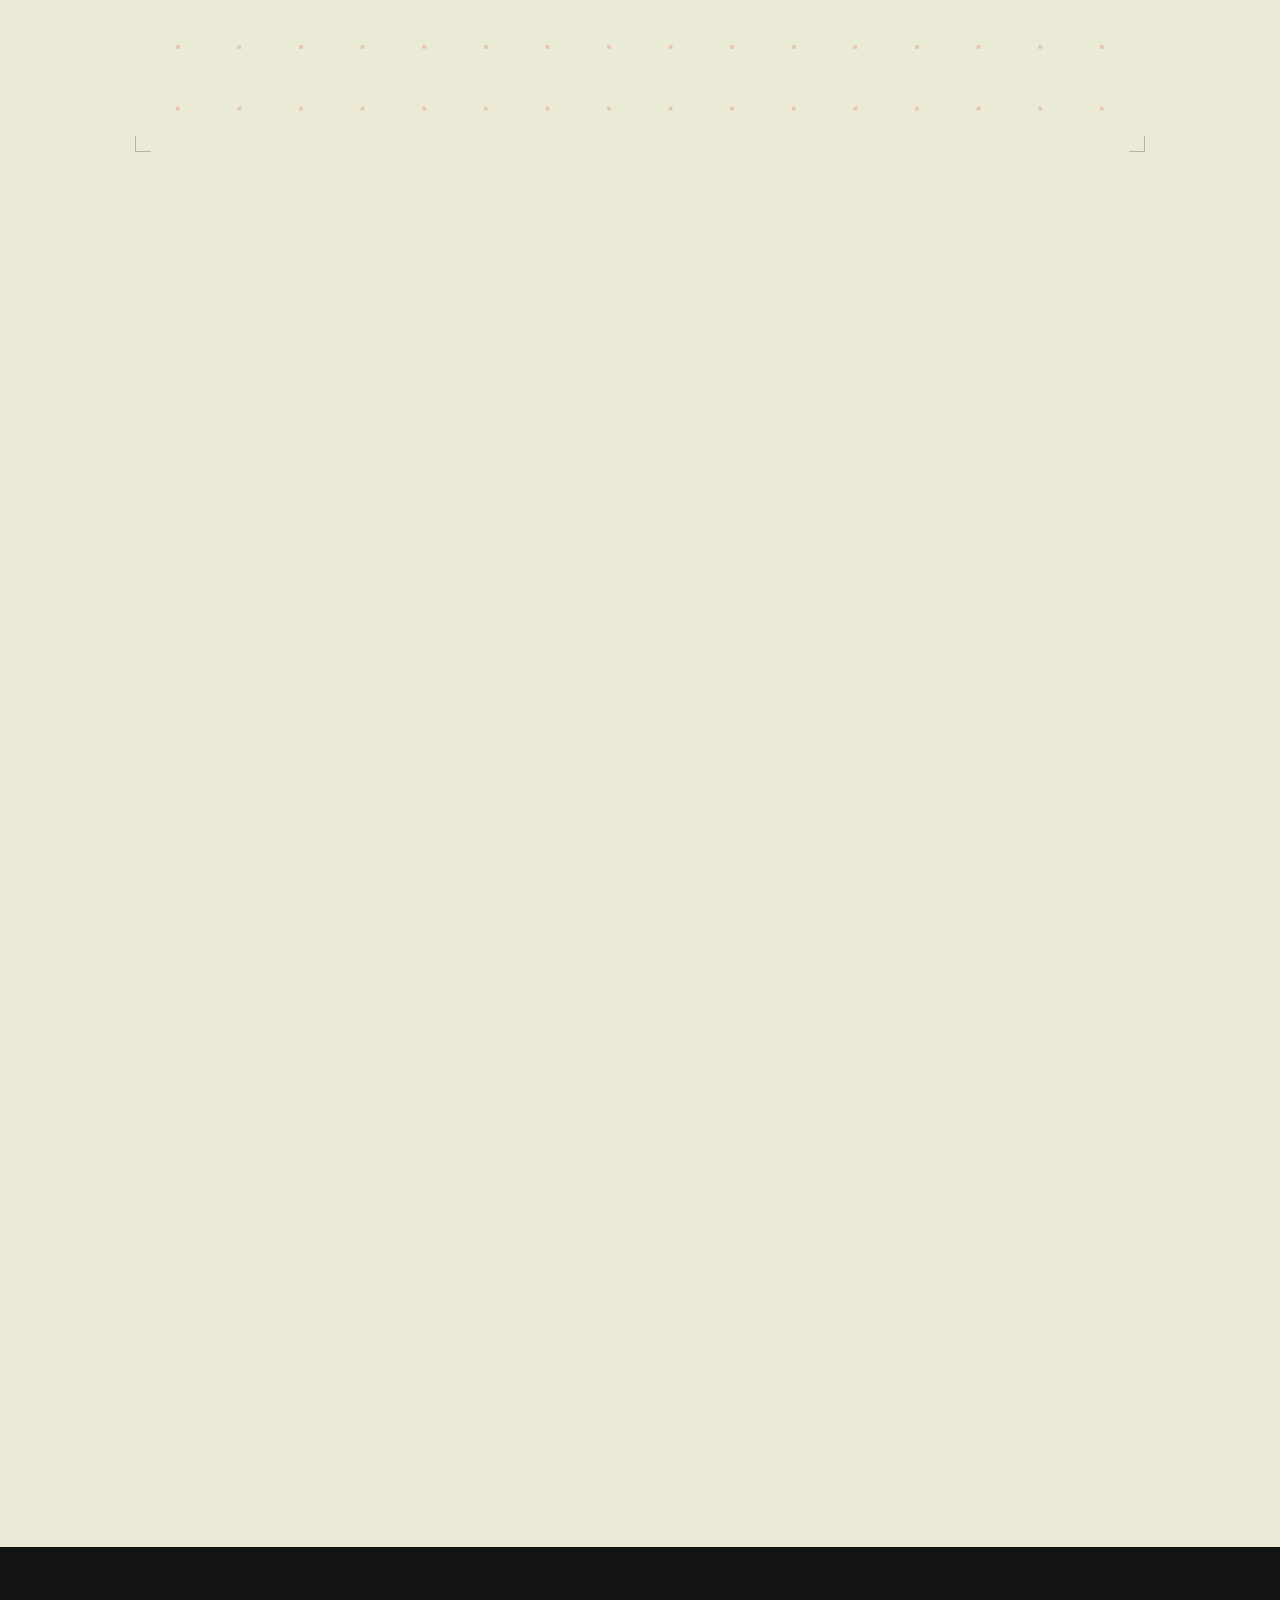
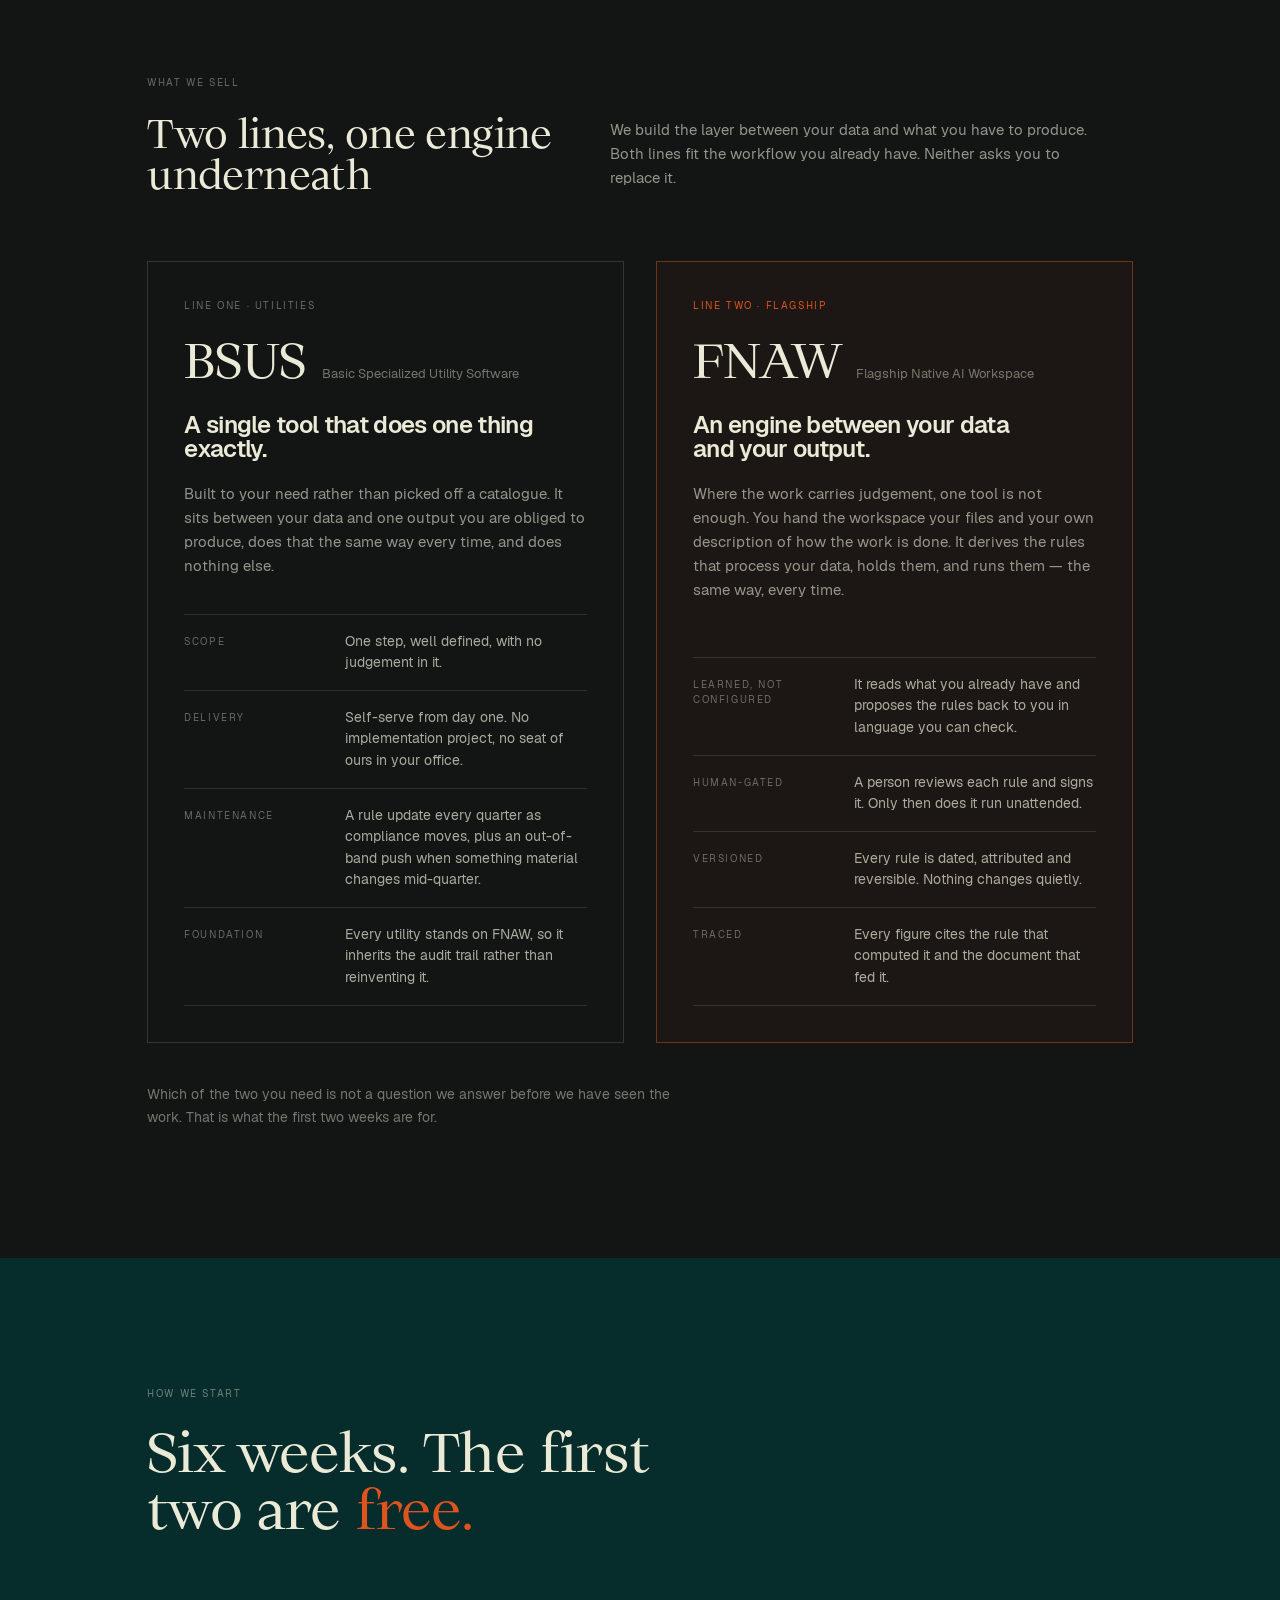
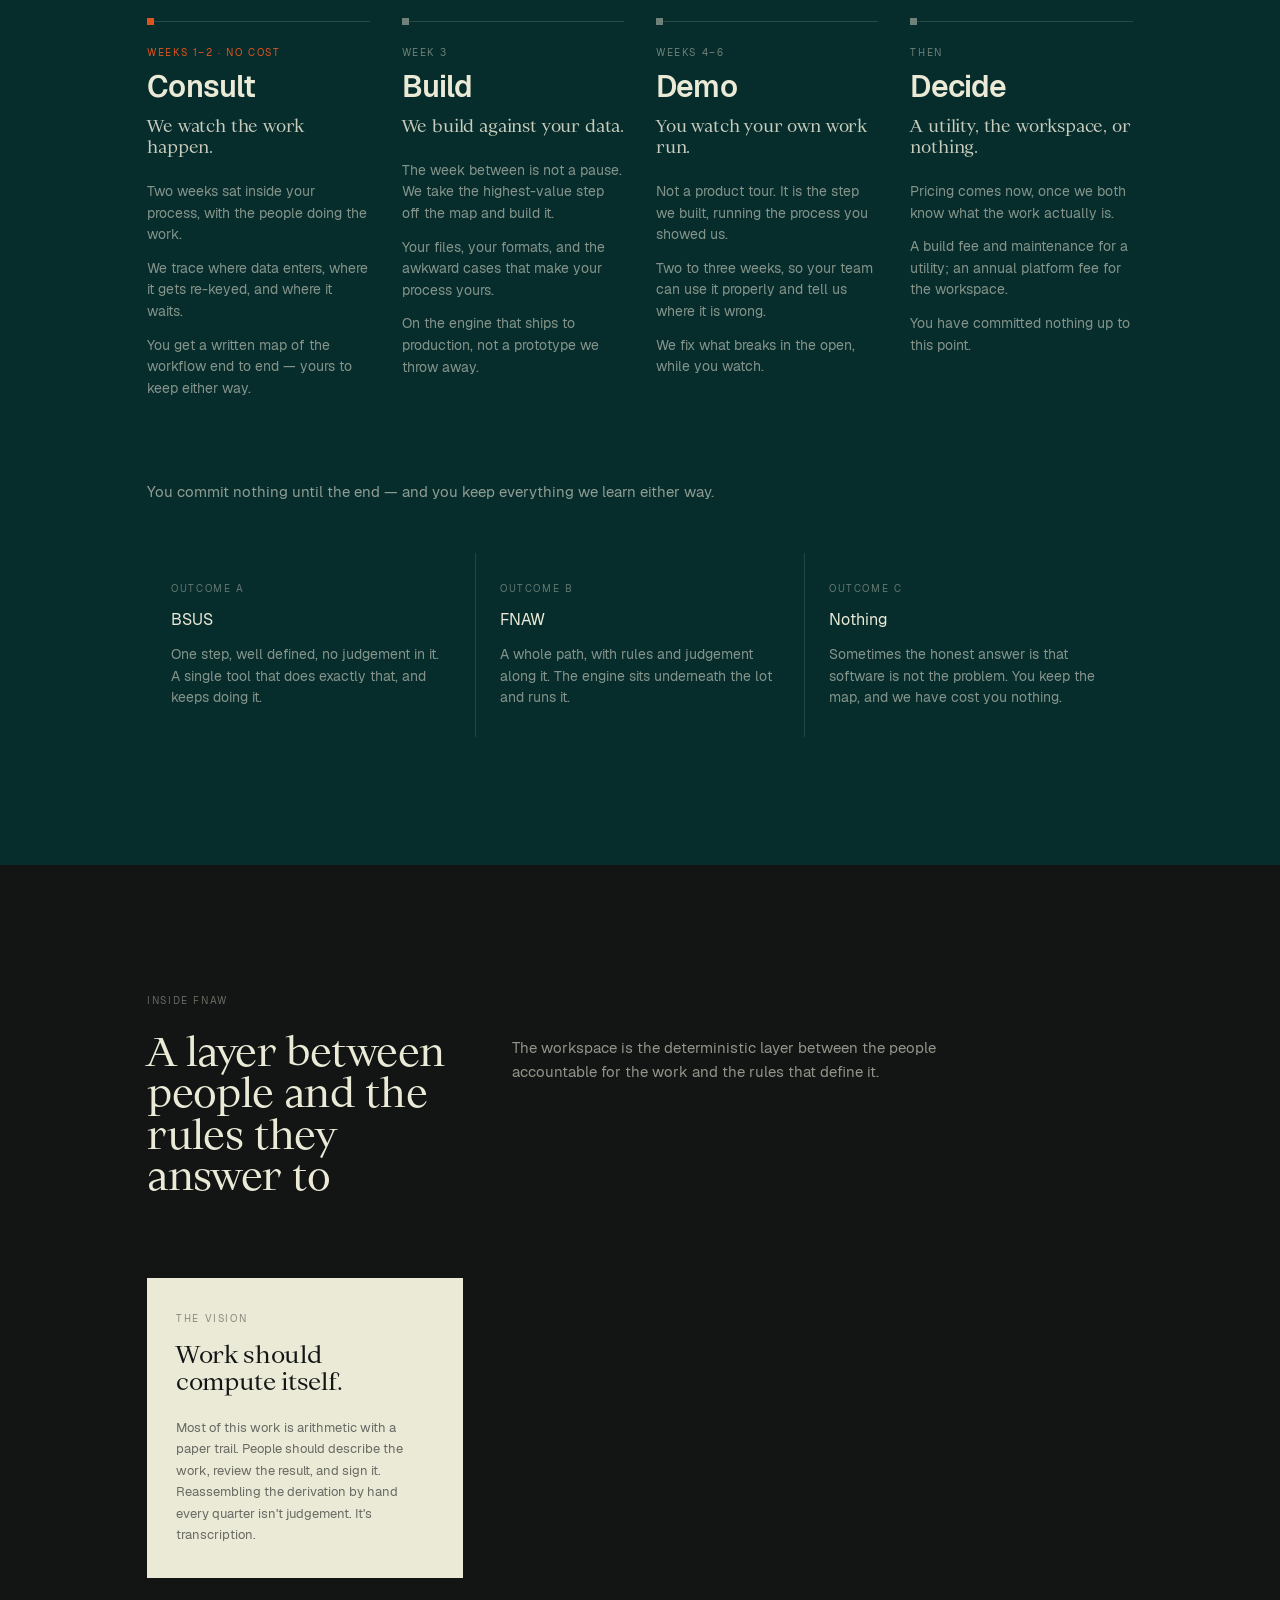
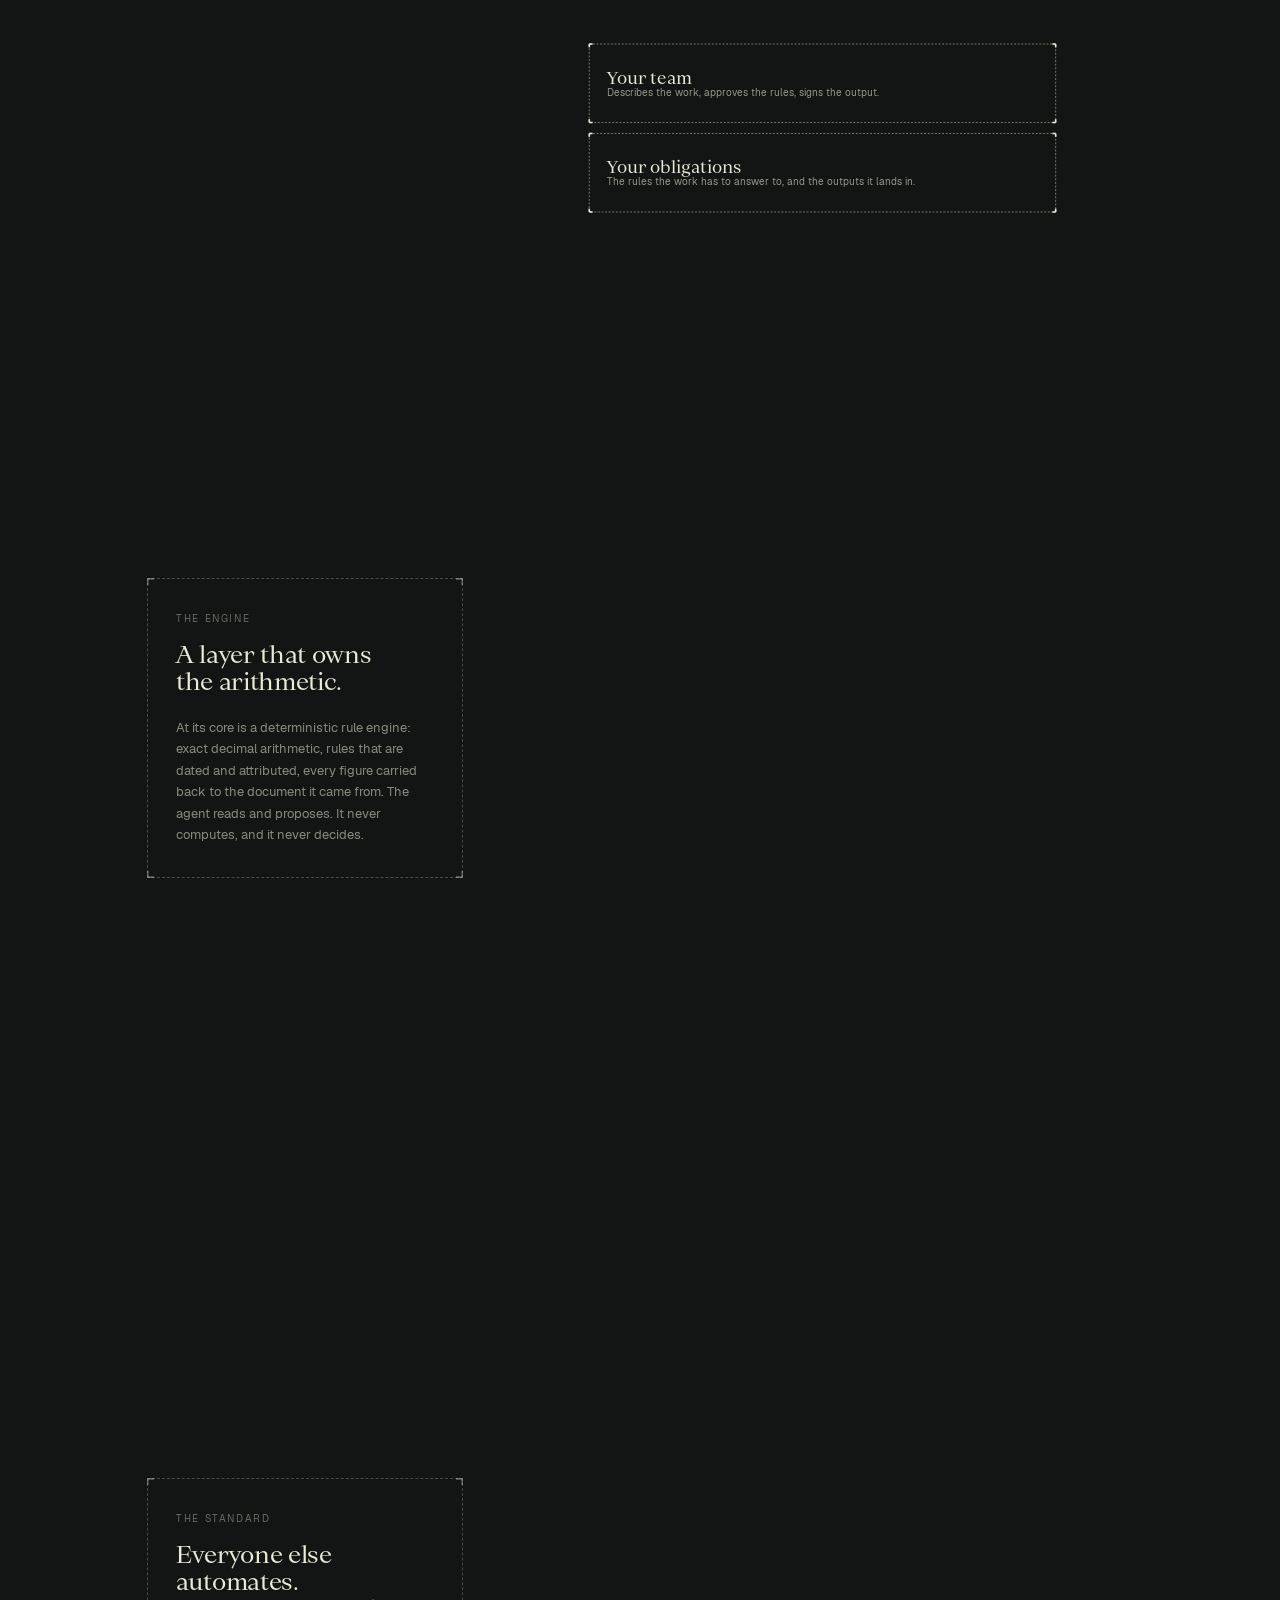
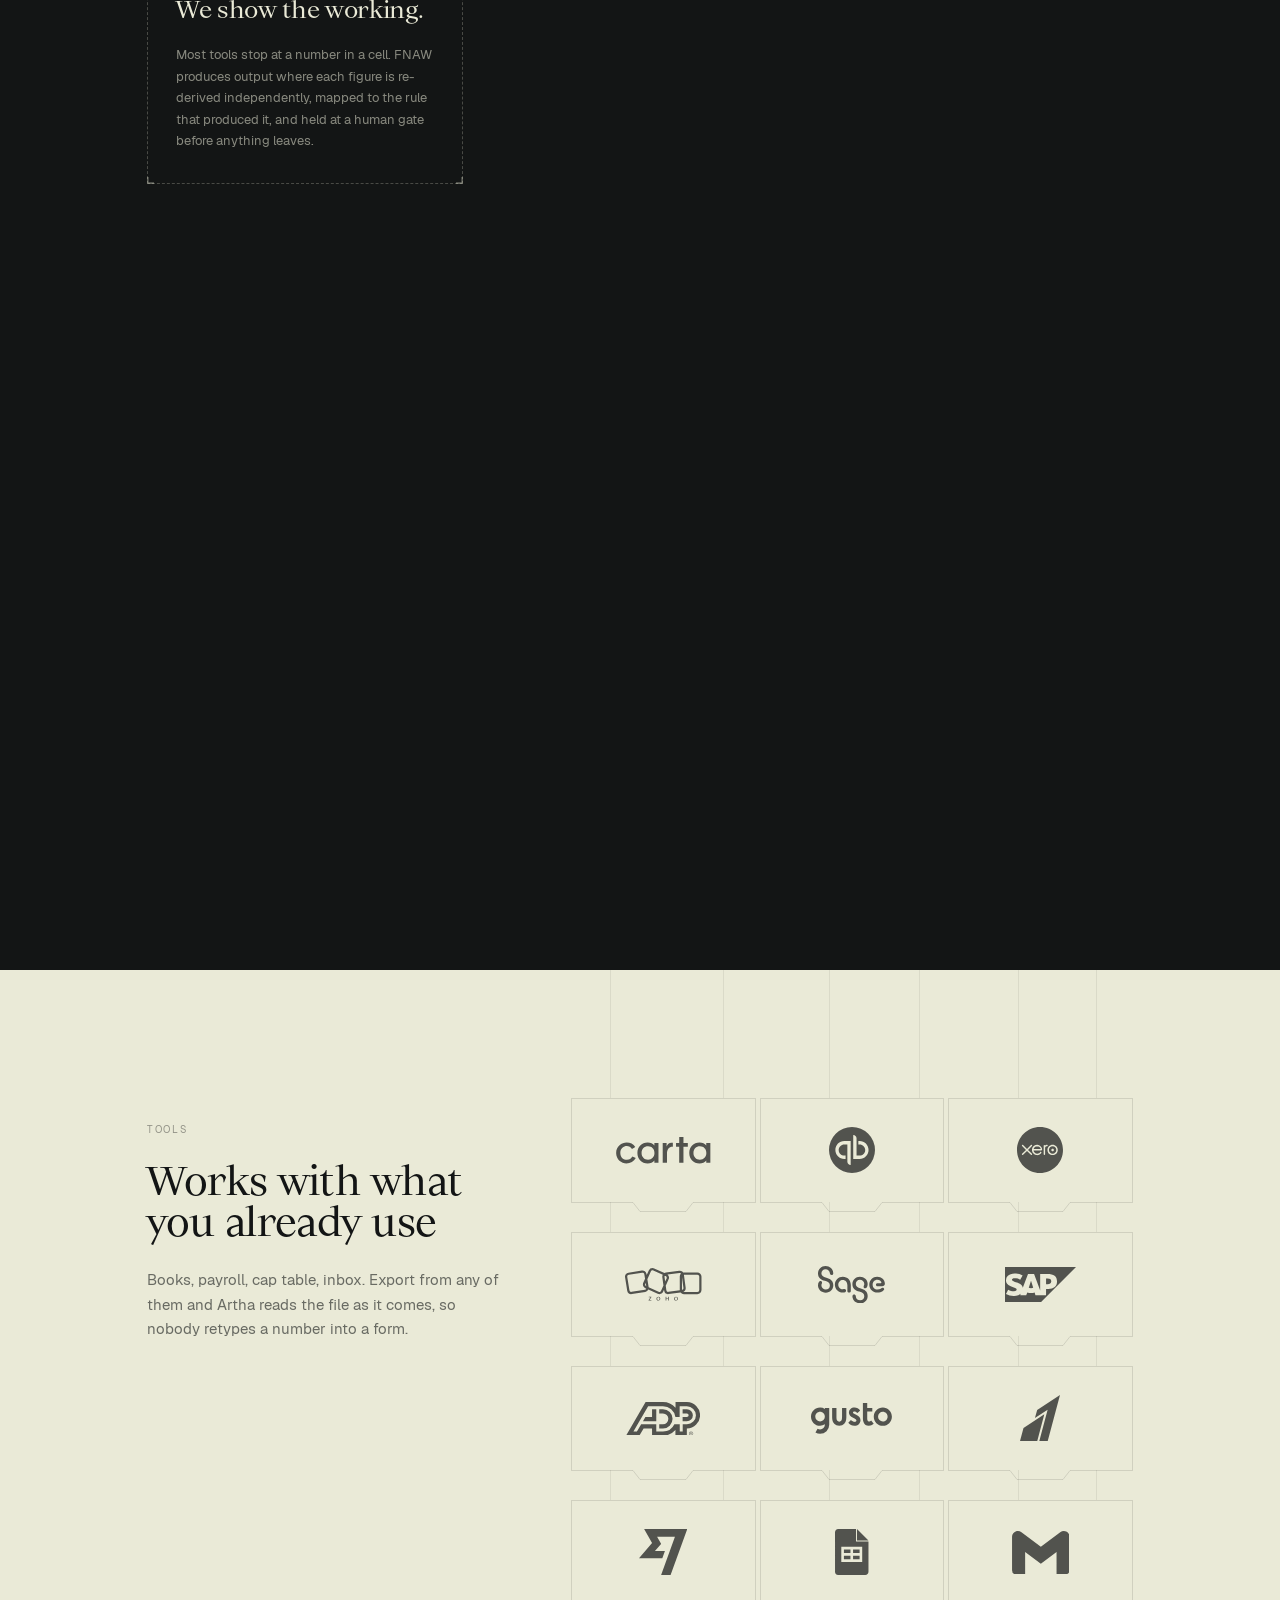
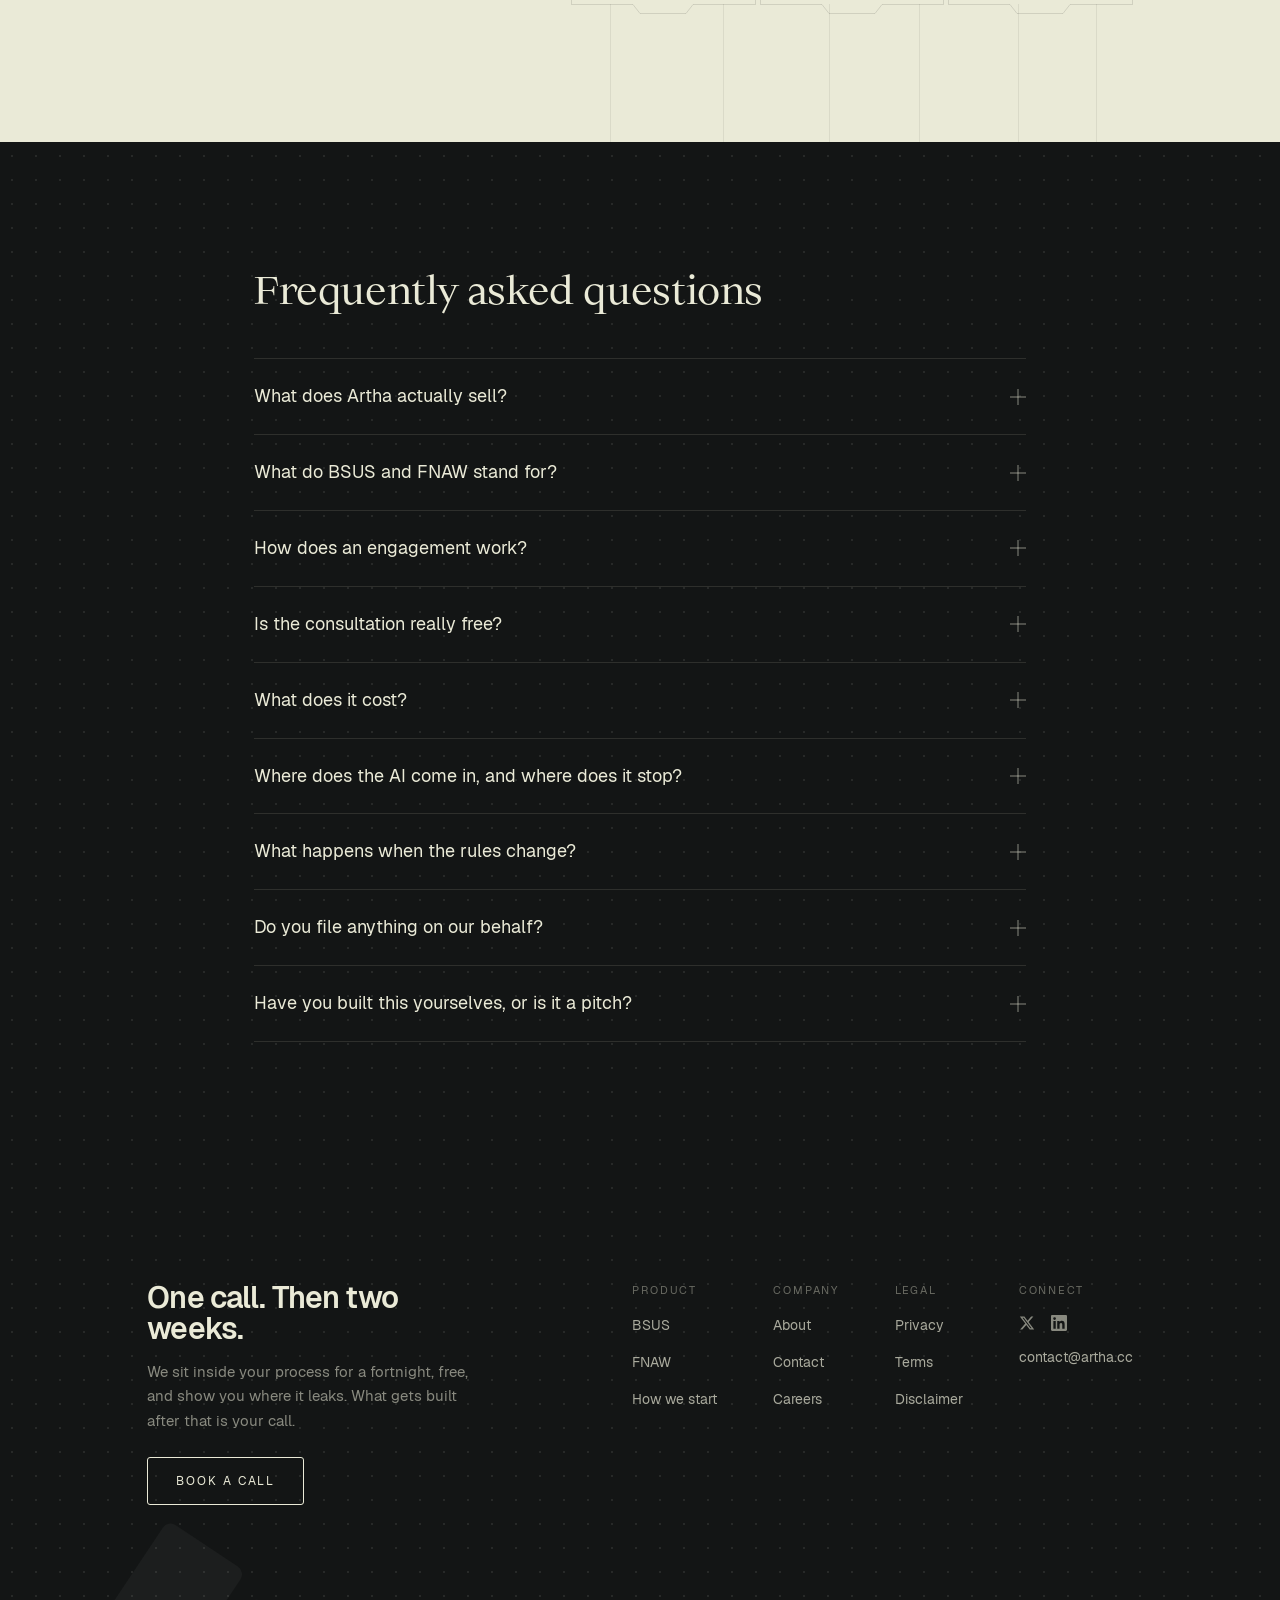
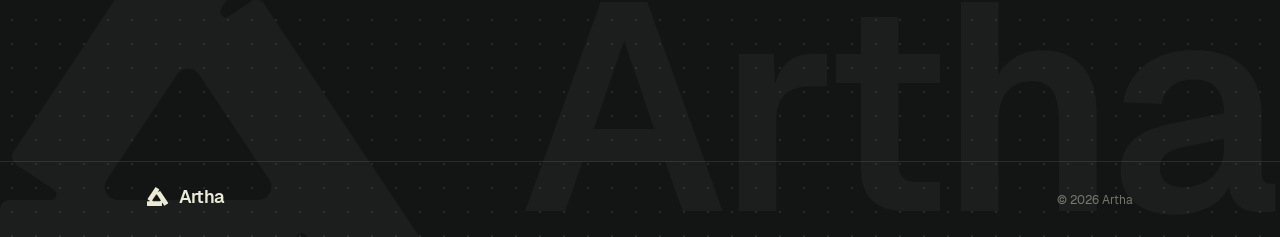
==== commit 09b347ff: "Sell BSUS and FNAW, not the filing product Two new sections: the product lines — BSUS, Basic Special" ====
--- a/about/index.html
+++ b/about/index.html
@@ -6,16 +6,16 @@
     <title>About | Artha</title>
     <meta
       name="description"
-      content="Meet the team building Artha — four co-founders working on making cross-border equity tax reproducible, cited and reviewable."
+      content="Meet the team building Artha — four co-founders working on making the work between a company's data and its obligations reproducible, cited and reviewable."
     />
-    <link rel="canonical" href="https://artha.cc/about" />
+    <link rel="canonical" href="https://artha.cc/about/" />
     <meta property="og:type" content="website" />
-    <meta property="og:url" content="https://artha.cc/about" />
+    <meta property="og:url" content="https://artha.cc/about/" />
     <meta property="og:site_name" content="Artha" />
     <meta property="og:title" content="About | Artha" />
     <meta
       property="og:description"
-      content="Artha is built by four founders working on one problem: making cross-border equity tax something you can reproduce, cite and hand to a CA."
+      content="Artha is built by four founders working on one problem: making the work between a company's data and its obligations something you can reproduce, cite and hand to whoever has to sign it."
     />
     <meta property="og:image" content="https://artha.cc/media/artha-film-poster.jpg" />
     <meta name="twitter:card" content="summary_large_image" />
@@ -24,8 +24,8 @@
     <link rel="preload" as="font" type="font/ttf" href="/fonts/Geist-SemiBold.ttf" crossorigin />
     <link rel="preload" as="font" type="font/ttf" href="/fonts/Geist-Regular.ttf" crossorigin />
     <link rel="preload" as="font" type="font/woff2" href="/fonts/OrticaLinear-Regular.woff2" crossorigin />
-    <script type="module" crossorigin src="/assets/main-PnW-UgdL.js"></script>
-    <link rel="stylesheet" crossorigin href="/assets/main-CoYvuZXg.css">
+    <script type="module" crossorigin src="/assets/main-_IwyF-s-.js"></script>
+    <link rel="stylesheet" crossorigin href="/assets/main-DXF3pp2M.css">
   </head>
   <body>
     <div id="root"></div>
--- a/assets/main-DXF3pp2M.css
+++ b/assets/main-DXF3pp2M.css
@@ -0,0 +1 @@
+@layer properties{@supports (((-webkit-hyphens:none)) and (not (margin-trim:inline))) or ((-moz-orient:inline) and (not (color:rgb(from red r g b)))){:root,:host{--mx:-500px;--my:-500px}*,:before,:after,::backdrop{--tw-translate-x:0;--tw-translate-y:0;--tw-translate-z:0;--tw-rotate-x:initial;--tw-rotate-y:initial;--tw-rotate-z:initial;--tw-skew-x:initial;--tw-skew-y:initial;--tw-space-y-reverse:0;--tw-border-style:solid;--tw-gradient-position:initial;--tw-gradient-from:#0000;--tw-gradient-via:#0000;--tw-gradient-to:#0000;--tw-gradient-stops:initial;--tw-gradient-via-stops:initial;--tw-gradient-from-position:0%;--tw-gradient-via-position:50%;--tw-gradient-to-position:100%;--tw-leading:initial;--tw-font-weight:initial;--tw-tracking:initial;--tw-ordinal:initial;--tw-slashed-zero:initial;--tw-numeric-figure:initial;--tw-numeric-spacing:initial;--tw-numeric-fraction:initial;--tw-shadow:0 0 #0000;--tw-shadow-color:initial;--tw-shadow-alpha:100%;--tw-inset-shadow:0 0 #0000;--tw-inset-shadow-color:initial;--tw-inset-shadow-alpha:100%;--tw-ring-color:initial;--tw-ring-shadow:0 0 #0000;--tw-inset-ring-color:initial;--tw-inset-ring-shadow:0 0 #0000;--tw-ring-inset:initial;--tw-ring-offset-width:0px;--tw-ring-offset-color:#fff;--tw-ring-offset-shadow:0 0 #0000;--tw-outline-style:solid;--tw-blur:initial;--tw-brightness:initial;--tw-contrast:initial;--tw-grayscale:initial;--tw-hue-rotate:initial;--tw-invert:initial;--tw-opacity:initial;--tw-saturate:initial;--tw-sepia:initial;--tw-drop-shadow:initial;--tw-drop-shadow-color:initial;--tw-drop-shadow-alpha:100%;--tw-drop-shadow-size:initial;--tw-backdrop-blur:initial;--tw-backdrop-brightness:initial;--tw-backdrop-contrast:initial;--tw-backdrop-grayscale:initial;--tw-backdrop-hue-rotate:initial;--tw-backdrop-invert:initial;--tw-backdrop-opacity:initial;--tw-backdrop-saturate:initial;--tw-backdrop-sepia:initial;--tw-duration:initial;--tw-ease:initial;--tw-scale-x:1;--tw-scale-y:1;--tw-scale-z:1;--bd-angle:0deg}}}@layer theme{:root,:host{--font-sans:"Geist", system-ui, sans-serif;--font-serif:"Ortica", Georgia, "Times New Roman", serif;--font-mono:ui-monospace, SFMono-Regular, Menlo, Monaco, Consolas, "Liberation Mono", "Courier New", monospace;--color-zinc-500:oklch(55.2% .016 285.938);--color-neutral-800:oklch(26.9% 0 none);--color-neutral-900:oklch(20.5% 0 none);--color-black:#000;--color-white:#fff;--spacing:.25rem;--font-weight-normal:400;--font-weight-medium:500;--font-weight-semibold:600;--tracking-tight:-.025em;--tracking-normal:0em;--tracking-wide:.025em;--leading-tight:1.25;--leading-snug:1.375;--leading-relaxed:1.625;--radius-2xl:1rem;--ease-in:cubic-bezier(.4, 0, 1, 1);--ease-out:cubic-bezier(0, 0, .2, 1);--ease-in-out:cubic-bezier(.4, 0, .2, 1);--animate-pulse:pulse 2s cubic-bezier(.4, 0, .6, 1) infinite;--blur-xl:24px;--aspect-video:16 / 9;--default-transition-duration:.15s;--default-transition-timing-function:cubic-bezier(.4, 0, .2, 1);--default-font-family:var(--font-sans);--default-mono-font-family:var(--font-mono);--color-onyx:#131515;--color-eggshell:#eaead7;--color-paprika:#de541e;--color-paprika-soft:#e9734a;--color-pine:#072c2c;--color-ink:#131515;--color-muted:#565a57;--color-faint:#8a8f89;--radius-xl2:1.5rem;--font-display:"Geist", system-ui, sans-serif}}@layer base{*,:after,:before,::backdrop{box-sizing:border-box;border:0 solid;margin:0;padding:0}::file-selector-button{box-sizing:border-box;border:0 solid;margin:0;padding:0}html,:host{-webkit-text-size-adjust:100%;tab-size:4;line-height:1.5;font-family:var(--default-font-family,-apple-system, BlinkMacSystemFont, "Segoe UI", Roboto, "Helvetica Neue", "Noto Sans", Arial, sans-serif, "Apple Color Emoji", "Segoe UI Emoji", "Segoe UI Symbol", "Noto Color Emoji");font-feature-settings:var(--default-font-feature-settings,normal);font-variation-settings:var(--default-font-variation-settings,normal);-webkit-tap-highlight-color:transparent}hr{height:0;color:inherit;border-top-width:1px}abbr:where([title]){-webkit-text-decoration:underline dotted;text-decoration:underline dotted}h1,h2,h3,h4,h5,h6{font-size:inherit;font-weight:inherit}a{color:inherit;-webkit-text-decoration:inherit;text-decoration:inherit}b,strong{font-weight:bolder}code,kbd,samp,pre{font-family:var(--default-mono-font-family,ui-monospace, SFMono-Regular, Menlo, Monaco, Consolas, "Liberation Mono", "Courier New", monospace);font-feature-settings:var(--default-mono-font-feature-settings,normal);font-variation-settings:var(--default-mono-font-variation-settings,normal);font-size:1em}small{font-size:80%}sub,sup{vertical-align:baseline;font-size:75%;line-height:0;position:relative}sub{bottom:-.25em}sup{top:-.5em}table{text-indent:0;border-color:inherit;border-collapse:collapse}:-moz-focusring:where(:not(iframe)){outline:auto}progress{vertical-align:baseline}summary{display:list-item}ol,ul,menu{list-style:none}img,svg,video,canvas,audio,iframe,embed,object{vertical-align:middle;display:block}img,video{max-width:100%;height:auto}button,input,select,optgroup,textarea{font:inherit;font-feature-settings:inherit;font-variation-settings:inherit;letter-spacing:inherit;color:inherit;opacity:1;background-color:#0000;border-radius:0}::file-selector-button{font:inherit;font-feature-settings:inherit;font-variation-settings:inherit;letter-spacing:inherit;color:inherit;opacity:1;background-color:#0000;border-radius:0}:where(select:is([multiple],[size])) optgroup{font-weight:bolder}:where(select:is([multiple],[size])) optgroup option{padding-inline-start:20px}::file-selector-button{margin-inline-end:4px}::placeholder{opacity:1}@supports (not ((-webkit-appearance:-apple-pay-button))) or (contain-intrinsic-size:1px){::placeholder{color:currentColor}@supports (color:color-mix(in lab,red,red)){::placeholder{color:color-mix(in oklab,currentcolor 50%,transparent)}}}textarea{resize:vertical}::-webkit-search-decoration{-webkit-appearance:none}::-webkit-date-and-time-value{min-height:1lh;text-align:inherit}::-webkit-datetime-edit{display:inline-flex}::-webkit-datetime-edit-fields-wrapper{padding:0}::-webkit-datetime-edit{padding-block:0}::-webkit-datetime-edit-year-field{padding-block:0}::-webkit-datetime-edit-month-field{padding-block:0}::-webkit-datetime-edit-day-field{padding-block:0}::-webkit-datetime-edit-hour-field{padding-block:0}::-webkit-datetime-edit-minute-field{padding-block:0}::-webkit-datetime-edit-second-field{padding-block:0}::-webkit-datetime-edit-millisecond-field{padding-block:0}::-webkit-datetime-edit-meridiem-field{padding-block:0}::-webkit-calendar-picker-indicator{line-height:1}:-moz-ui-invalid{box-shadow:none}button,input:where([type=button],[type=reset],[type=submit]){appearance:button}::file-selector-button{appearance:button}::-webkit-inner-spin-button{height:auto}::-webkit-outer-spin-button{height:auto}[hidden]:where(:not([hidden=until-found])){display:none!important}}@layer components{.label{letter-spacing:.16em;text-transform:uppercase;font-size:11px;font-weight:500}.display{font-family:var(--font-display);letter-spacing:-.028em;font-weight:600;line-height:1.02}}@layer utilities{.pointer-events-none{pointer-events:none}.collapse{visibility:collapse}.invisible{visibility:hidden}.visible{visibility:visible}.sr-only{clip-path:inset(50%);white-space:nowrap;border-width:0;width:1px;height:1px;margin:-1px;padding:0;position:absolute;overflow:hidden}.absolute{position:absolute}.fixed{position:fixed}.relative{position:relative}.static{position:static}.sticky{position:sticky}.inset-0{inset:0}.inset-x-0{inset-inline:0}.inset-y-0{inset-block:0}.-top-1\/4{top:-25%}.-top-3{top:calc(var(--spacing) * -3)}.-top-8{top:calc(var(--spacing) * -8)}.-top-28{top:calc(var(--spacing) * -28)}.-top-px{top:-1px}.top-0{top:0}.top-1\/2{top:50%}.top-full{top:100%}.-right-3{right:calc(var(--spacing) * -3)}.-right-24{right:calc(var(--spacing) * -24)}.-right-px{right:-1px}.right-0{right:0}.-bottom-3{bottom:calc(var(--spacing) * -3)}.-bottom-14{bottom:calc(var(--spacing) * -14)}.-bottom-px{bottom:-1px}.bottom-0{bottom:0}.bottom-4{bottom:calc(var(--spacing) * 4)}.bottom-7{bottom:calc(var(--spacing) * 7)}.-left-3{left:calc(var(--spacing) * -3)}.-left-px{left:-1px}.left-0{left:0}.left-1\/2{left:50%}.left-4{left:calc(var(--spacing) * 4)}.isolate{isolation:isolate}.-z-0{z-index:-0}.-z-10{z-index:-10}.z-10{z-index:10}.z-20{z-index:20}.z-50{z-index:50}.container{width:100%}@media(min-width:40rem){.container{max-width:40rem}}@media(min-width:48rem){.container{max-width:48rem}}@media(min-width:64rem){.container{max-width:64rem}}@media(min-width:80rem){.container{max-width:80rem}}@media(min-width:96rem){.container{max-width:96rem}}.-m-2\.5{margin:calc(var(--spacing) * -2.5)}.mx-auto{margin-inline:auto}.-my-3{margin-block:calc(var(--spacing) * -3)}.mt-0\.5{margin-top:calc(var(--spacing) * .5)}.mt-1\.5{margin-top:calc(var(--spacing) * 1.5)}.mt-2{margin-top:calc(var(--spacing) * 2)}.mt-2\.5{margin-top:calc(var(--spacing) * 2.5)}.mt-3{margin-top:calc(var(--spacing) * 3)}.mt-4{margin-top:calc(var(--spacing) * 4)}.mt-5{margin-top:calc(var(--spacing) * 5)}.mt-6{margin-top:calc(var(--spacing) * 6)}.mt-7{margin-top:calc(var(--spacing) * 7)}.mt-8{margin-top:calc(var(--spacing) * 8)}.mt-9{margin-top:calc(var(--spacing) * 9)}.mt-10{margin-top:calc(var(--spacing) * 10)}.mt-11{margin-top:calc(var(--spacing) * 11)}.mt-12{margin-top:calc(var(--spacing) * 12)}.mt-14{margin-top:calc(var(--spacing) * 14)}.mt-16{margin-top:calc(var(--spacing) * 16)}.mt-24{margin-top:calc(var(--spacing) * 24)}.mt-auto{margin-top:auto}.-mr-2{margin-right:calc(var(--spacing) * -2)}.mb-1\.5{margin-bottom:calc(var(--spacing) * 1.5)}.mb-2{margin-bottom:calc(var(--spacing) * 2)}.mb-9{margin-bottom:calc(var(--spacing) * 9)}.ml-2{margin-left:calc(var(--spacing) * 2)}.ml-auto{margin-left:auto}.block{display:block}.flex{display:flex}.grid{display:grid}.hidden{display:none}.inline{display:inline}.inline-block{display:inline-block}.inline-flex{display:inline-flex}.table{display:table}.aspect-\[4\/5\]{aspect-ratio:4/5}.aspect-\[1512\/1219\]{aspect-ratio:1512/1219}.aspect-square{aspect-ratio:1}.aspect-video{aspect-ratio:var(--aspect-video)}.h-1{height:var(--spacing)}.h-1\.5{height:calc(var(--spacing) * 1.5)}.h-2\.5{height:calc(var(--spacing) * 2.5)}.h-4{height:calc(var(--spacing) * 4)}.h-9{height:calc(var(--spacing) * 9)}.h-11{height:calc(var(--spacing) * 11)}.h-12{height:calc(var(--spacing) * 12)}.h-16{height:calc(var(--spacing) * 16)}.h-80{height:calc(var(--spacing) * 80)}.h-\[0\.5rem\]{height:.5rem}.h-\[1\.05em\]{height:1.05em}.h-\[3px\]{height:3px}.h-\[7px\]{height:7px}.h-\[11px\]{height:11px}.h-\[22px\]{height:22px}.h-\[70px\]{height:70px}.h-\[84px\]{height:84px}.h-\[88px\]{height:88px}.h-\[92px\]{height:92px}.h-\[128\%\]{height:128%}.h-\[150\%\]{height:150%}.h-\[190vh\]{height:190vh}.h-auto{height:auto}.h-full{height:100%}.h-px{height:1px}.h-screen{height:100vh}.min-h-\[100svh\]{min-height:100svh}.min-h-\[420px\]{min-height:420px}.w-1\.5{width:calc(var(--spacing) * 1.5)}.w-4{width:calc(var(--spacing) * 4)}.w-6{width:calc(var(--spacing) * 6)}.w-7{width:calc(var(--spacing) * 7)}.w-9{width:calc(var(--spacing) * 9)}.w-11{width:calc(var(--spacing) * 11)}.w-12{width:calc(var(--spacing) * 12)}.w-16{width:calc(var(--spacing) * 16)}.w-28{width:calc(var(--spacing) * 28)}.w-80{width:calc(var(--spacing) * 80)}.w-\[0\.5rem\]{width:.5rem}.w-\[1ch\]{width:1ch}.w-\[5\.75rem\]{width:5.75rem}.w-\[7px\]{width:7px}.w-\[18px\]{width:18px}.w-\[112vw\]{width:112vw}.w-auto{width:auto}.w-full{width:100%}.w-max{width:max-content}.w-px{width:1px}.max-w-\[12ch\]{max-width:12ch}.max-w-\[15ch\]{max-width:15ch}.max-w-\[16ch\]{max-width:16ch}.max-w-\[18ch\]{max-width:18ch}.max-w-\[22ch\]{max-width:22ch}.max-w-\[26ch\]{max-width:26ch}.max-w-\[30ch\]{max-width:30ch}.max-w-\[34ch\]{max-width:34ch}.max-w-\[36ch\]{max-width:36ch}.max-w-\[40ch\]{max-width:40ch}.max-w-\[46ch\]{max-width:46ch}.max-w-\[48ch\]{max-width:48ch}.max-w-\[54ch\]{max-width:54ch}.max-w-\[58ch\]{max-width:58ch}.max-w-\[62ch\]{max-width:62ch}.max-w-\[64ch\]{max-width:64ch}.max-w-\[68ch\]{max-width:68ch}.max-w-\[72ch\]{max-width:72ch}.max-w-\[600px\]{max-width:600px}.max-w-\[820px\]{max-width:820px}.max-w-\[1140px\]{max-width:1140px}.max-w-\[1180px\]{max-width:1180px}.max-w-none{max-width:none}.min-w-0{min-width:0}.flex-1{flex:1}.flex-none{flex:none}.shrink-0{flex-shrink:0}.origin-left{transform-origin:0}.-translate-x-1\/2{--tw-translate-x: -50% ;translate:var(--tw-translate-x) var(--tw-translate-y)}.-translate-y-1\/2{--tw-translate-y: -50% ;translate:var(--tw-translate-x) var(--tw-translate-y)}.translate-y-\[-3px\]{--tw-translate-y:-3px;translate:var(--tw-translate-x) var(--tw-translate-y)}.translate-y-\[15\%\]{--tw-translate-y:15%;translate:var(--tw-translate-x) var(--tw-translate-y)}.-rotate-45{rotate:-45deg}.rotate-45{rotate:45deg}.rotate-90{rotate:90deg}.transform{transform:var(--tw-rotate-x,) var(--tw-rotate-y,) var(--tw-rotate-z,) var(--tw-skew-x,) var(--tw-skew-y,)}.animate-\[marquee_52s_linear_infinite\]{animation:52s linear infinite marquee}.animate-pulse{animation:var(--animate-pulse)}.cursor-pointer{cursor:pointer}.resize{resize:both}.scroll-mt-\[92px\]{scroll-margin-top:92px}.appearance-none{appearance:none}.grid-cols-1{grid-template-columns:repeat(1,minmax(0,1fr))}.grid-cols-2{grid-template-columns:repeat(2,minmax(0,1fr))}.grid-rows-\[0fr\]{grid-template-rows:0fr}.grid-rows-\[1fr\]{grid-template-rows:1fr}.flex-col{flex-direction:column}.flex-wrap{flex-wrap:wrap}.place-items-center{place-items:center}.items-baseline{align-items:baseline}.items-center{align-items:center}.items-end{align-items:flex-end}.items-start{align-items:flex-start}.justify-between{justify-content:space-between}.justify-center{justify-content:center}.justify-end{justify-content:flex-end}.gap-1{gap:var(--spacing)}.gap-1\.5{gap:calc(var(--spacing) * 1.5)}.gap-2{gap:calc(var(--spacing) * 2)}.gap-2\.5{gap:calc(var(--spacing) * 2.5)}.gap-3{gap:calc(var(--spacing) * 3)}.gap-4{gap:calc(var(--spacing) * 4)}.gap-5{gap:calc(var(--spacing) * 5)}.gap-6{gap:calc(var(--spacing) * 6)}.gap-8{gap:calc(var(--spacing) * 8)}.gap-10{gap:calc(var(--spacing) * 10)}.gap-12{gap:calc(var(--spacing) * 12)}.gap-14{gap:calc(var(--spacing) * 14)}.gap-\[72px\]{gap:72px}.gap-px{gap:1px}:where(.space-y-0>:not(:last-child)){--tw-space-y-reverse:0;margin-block:0}:where(.space-y-3>:not(:last-child)){--tw-space-y-reverse:0;margin-block-start:calc(calc(var(--spacing) * 3) * var(--tw-space-y-reverse));margin-block-end:calc(calc(var(--spacing) * 3) * calc(1 - var(--tw-space-y-reverse)))}.gap-x-1{column-gap:var(--spacing)}.gap-x-1\.5{column-gap:calc(var(--spacing) * 1.5)}.gap-x-2\.5{column-gap:calc(var(--spacing) * 2.5)}.gap-x-4{column-gap:calc(var(--spacing) * 4)}.gap-x-5{column-gap:calc(var(--spacing) * 5)}.gap-x-6{column-gap:calc(var(--spacing) * 6)}.gap-x-8{column-gap:calc(var(--spacing) * 8)}.gap-x-14{column-gap:calc(var(--spacing) * 14)}.gap-y-1{row-gap:var(--spacing)}.gap-y-2{row-gap:calc(var(--spacing) * 2)}.gap-y-5{row-gap:calc(var(--spacing) * 5)}.gap-y-6{row-gap:calc(var(--spacing) * 6)}.gap-y-8{row-gap:calc(var(--spacing) * 8)}.gap-y-10{row-gap:calc(var(--spacing) * 10)}.gap-y-12{row-gap:calc(var(--spacing) * 12)}.gap-y-14{row-gap:calc(var(--spacing) * 14)}.self-center{align-self:center}.overflow-hidden{overflow:hidden}.overflow-x-visible{overflow-x:visible}.overflow-y-clip{overflow-y:clip}.rounded{border-radius:.25rem}.rounded-2xl{border-radius:var(--radius-2xl)}.rounded-\[3px\]{border-radius:3px}.rounded-\[inherit\]{border-radius:inherit}.rounded-\[var\(--radius-xl2\)\]{border-radius:var(--radius-xl2)}.rounded-full{border-radius:3.40282e38px}.rounded-none{border-radius:0}.border{border-style:var(--tw-border-style);border-width:1px}.border-\[1\.5px\]{border-style:var(--tw-border-style);border-width:1.5px}.border-y{border-block-style:var(--tw-border-style);border-block-width:1px}.border-t{border-top-style:var(--tw-border-style);border-top-width:1px}.border-r{border-right-style:var(--tw-border-style);border-right-width:1px}.border-b{border-bottom-style:var(--tw-border-style);border-bottom-width:1px}.border-b-0{border-bottom-style:var(--tw-border-style);border-bottom-width:0}.border-l{border-left-style:var(--tw-border-style);border-left-width:1px}.border-dashed{--tw-border-style:dashed;border-style:dashed}.border-eggshell{border-color:var(--color-eggshell)}.border-eggshell\/10{border-color:#eaead71a}@supports (color:color-mix(in lab,red,red)){.border-eggshell\/10{border-color:color-mix(in oklab,var(--color-eggshell) 10%,transparent)}}.border-eggshell\/12{border-color:#eaead71f}@supports (color:color-mix(in lab,red,red)){.border-eggshell\/12{border-color:color-mix(in oklab,var(--color-eggshell) 12%,transparent)}}.border-eggshell\/15{border-color:#eaead726}@supports (color:color-mix(in lab,red,red)){.border-eggshell\/15{border-color:color-mix(in oklab,var(--color-eggshell) 15%,transparent)}}.border-eggshell\/25{border-color:#eaead740}@supports (color:color-mix(in lab,red,red)){.border-eggshell\/25{border-color:color-mix(in oklab,var(--color-eggshell) 25%,transparent)}}.border-neutral-800{border-color:var(--color-neutral-800)}.border-onyx{border-color:var(--color-onyx)}.border-onyx\/10{border-color:#1315151a}@supports (color:color-mix(in lab,red,red)){.border-onyx\/10{border-color:color-mix(in oklab,var(--color-onyx) 10%,transparent)}}.border-onyx\/12{border-color:#1315151f}@supports (color:color-mix(in lab,red,red)){.border-onyx\/12{border-color:color-mix(in oklab,var(--color-onyx) 12%,transparent)}}.border-onyx\/15{border-color:#13151526}@supports (color:color-mix(in lab,red,red)){.border-onyx\/15{border-color:color-mix(in oklab,var(--color-onyx) 15%,transparent)}}.border-onyx\/25{border-color:#13151540}@supports (color:color-mix(in lab,red,red)){.border-onyx\/25{border-color:color-mix(in oklab,var(--color-onyx) 25%,transparent)}}.border-onyx\/30{border-color:#1315154d}@supports (color:color-mix(in lab,red,red)){.border-onyx\/30{border-color:color-mix(in oklab,var(--color-onyx) 30%,transparent)}}.border-paprika{border-color:var(--color-paprika)}.border-paprika\/45{border-color:#de541e73}@supports (color:color-mix(in lab,red,red)){.border-paprika\/45{border-color:color-mix(in oklab,var(--color-paprika) 45%,transparent)}}.border-transparent{border-color:#0000}.border-white\/8{border-color:#ffffff14}@supports (color:color-mix(in lab,red,red)){.border-white\/8{border-color:color-mix(in oklab,var(--color-white) 8%,transparent)}}.border-white\/10{border-color:#ffffff1a}@supports (color:color-mix(in lab,red,red)){.border-white\/10{border-color:color-mix(in oklab,var(--color-white) 10%,transparent)}}.border-white\/12{border-color:#ffffff1f}@supports (color:color-mix(in lab,red,red)){.border-white\/12{border-color:color-mix(in oklab,var(--color-white) 12%,transparent)}}.border-white\/20{border-color:#fff3}@supports (color:color-mix(in lab,red,red)){.border-white\/20{border-color:color-mix(in oklab,var(--color-white) 20%,transparent)}}.border-r-onyx\/15{border-right-color:#13151526}@supports (color:color-mix(in lab,red,red)){.border-r-onyx\/15{border-right-color:color-mix(in oklab,var(--color-onyx) 15%,transparent)}}.bg-\[\#160000\]{background-color:#160000}.bg-black{background-color:var(--color-black)}.bg-current{background-color:currentColor}.bg-eggshell{background-color:var(--color-eggshell)}.bg-eggshell\/12{background-color:#eaead71f}@supports (color:color-mix(in lab,red,red)){.bg-eggshell\/12{background-color:color-mix(in oklab,var(--color-eggshell) 12%,transparent)}}.bg-eggshell\/15{background-color:#eaead726}@supports (color:color-mix(in lab,red,red)){.bg-eggshell\/15{background-color:color-mix(in oklab,var(--color-eggshell) 15%,transparent)}}.bg-eggshell\/45{background-color:#eaead773}@supports (color:color-mix(in lab,red,red)){.bg-eggshell\/45{background-color:color-mix(in oklab,var(--color-eggshell) 45%,transparent)}}.bg-eggshell\/85{background-color:#eaead7d9}@supports (color:color-mix(in lab,red,red)){.bg-eggshell\/85{background-color:color-mix(in oklab,var(--color-eggshell) 85%,transparent)}}.bg-neutral-900{background-color:var(--color-neutral-900)}.bg-onyx{background-color:var(--color-onyx)}.bg-onyx\/10{background-color:#1315151a}@supports (color:color-mix(in lab,red,red)){.bg-onyx\/10{background-color:color-mix(in oklab,var(--color-onyx) 10%,transparent)}}.bg-onyx\/12{background-color:#1315151f}@supports (color:color-mix(in lab,red,red)){.bg-onyx\/12{background-color:color-mix(in oklab,var(--color-onyx) 12%,transparent)}}.bg-onyx\/40{background-color:#13151566}@supports (color:color-mix(in lab,red,red)){.bg-onyx\/40{background-color:color-mix(in oklab,var(--color-onyx) 40%,transparent)}}.bg-onyx\/\[0\.02\]{background-color:#13151505}@supports (color:color-mix(in lab,red,red)){.bg-onyx\/\[0\.02\]{background-color:color-mix(in oklab,var(--color-onyx) 2%,transparent)}}.bg-onyx\/\[0\.07\]{background-color:#13151512}@supports (color:color-mix(in lab,red,red)){.bg-onyx\/\[0\.07\]{background-color:color-mix(in oklab,var(--color-onyx) 7%,transparent)}}.bg-paprika{background-color:var(--color-paprika)}.bg-paprika\/\[0\.045\]{background-color:#de541e0b}@supports (color:color-mix(in lab,red,red)){.bg-paprika\/\[0\.045\]{background-color:color-mix(in oklab,var(--color-paprika) 4.5%,transparent)}}.bg-pine{background-color:var(--color-pine)}.bg-transparent{background-color:#0000}.bg-white{background-color:var(--color-white)}.bg-white\/10{background-color:#ffffff1a}@supports (color:color-mix(in lab,red,red)){.bg-white\/10{background-color:color-mix(in oklab,var(--color-white) 10%,transparent)}}.bg-white\/\[0\.05\]{background-color:#ffffff0d}@supports (color:color-mix(in lab,red,red)){.bg-white\/\[0\.05\]{background-color:color-mix(in oklab,var(--color-white) 5%,transparent)}}.bg-zinc-500{background-color:var(--color-zinc-500)}.bg-gradient-to-br{--tw-gradient-position:to bottom right in oklab;background-image:linear-gradient(var(--tw-gradient-stops))}.bg-gradient-to-l{--tw-gradient-position:to left in oklab;background-image:linear-gradient(var(--tw-gradient-stops))}.bg-gradient-to-r{--tw-gradient-position:to right in oklab;background-image:linear-gradient(var(--tw-gradient-stops))}.to-transparent{--tw-gradient-to:transparent;--tw-gradient-stops:var(--tw-gradient-via-stops,var(--tw-gradient-position), var(--tw-gradient-from) var(--tw-gradient-from-position), var(--tw-gradient-to) var(--tw-gradient-to-position))}.\[mask-image\:linear-gradient\(transparent\,transparent\)\,linear-gradient\(\#000\,\#000\)\]{-webkit-mask-image:linear-gradient(#0000,#0000),linear-gradient(#000,#000);mask-image:linear-gradient(#0000,#0000),linear-gradient(#000,#000)}.\[mask-composite\:intersect\]{-webkit-mask-composite:source-in;mask-composite:intersect}.\[mask-clip\:padding-box\,border-box\]{-webkit-mask-clip:padding-box,border-box;mask-clip:padding-box,border-box}.object-cover{object-fit:cover}.p-2\.5{padding:calc(var(--spacing) * 2.5)}.p-6{padding:calc(var(--spacing) * 6)}.p-7{padding:calc(var(--spacing) * 7)}.p-8{padding:calc(var(--spacing) * 8)}.px-2{padding-inline:calc(var(--spacing) * 2)}.px-3{padding-inline:calc(var(--spacing) * 3)}.px-3\.5{padding-inline:calc(var(--spacing) * 3.5)}.px-4{padding-inline:calc(var(--spacing) * 4)}.px-5{padding-inline:calc(var(--spacing) * 5)}.px-6{padding-inline:calc(var(--spacing) * 6)}.px-7{padding-inline:calc(var(--spacing) * 7)}.px-\[18px\]{padding-inline:18px}.py-1\.5{padding-block:calc(var(--spacing) * 1.5)}.py-2{padding-block:calc(var(--spacing) * 2)}.py-3{padding-block:calc(var(--spacing) * 3)}.py-3\.5{padding-block:calc(var(--spacing) * 3.5)}.py-4{padding-block:calc(var(--spacing) * 4)}.py-5{padding-block:calc(var(--spacing) * 5)}.py-6{padding-block:calc(var(--spacing) * 6)}.py-7{padding-block:calc(var(--spacing) * 7)}.py-8{padding-block:calc(var(--spacing) * 8)}.py-20{padding-block:calc(var(--spacing) * 20)}.py-24{padding-block:calc(var(--spacing) * 24)}.pt-5{padding-top:calc(var(--spacing) * 5)}.pt-8{padding-top:calc(var(--spacing) * 8)}.pt-12{padding-top:calc(var(--spacing) * 12)}.pt-24{padding-top:calc(var(--spacing) * 24)}.pt-28{padding-top:calc(var(--spacing) * 28)}.pt-40{padding-top:calc(var(--spacing) * 40)}.pr-1{padding-right:var(--spacing)}.pr-1\.5{padding-right:calc(var(--spacing) * 1.5)}.pr-6{padding-right:calc(var(--spacing) * 6)}.pr-8{padding-right:calc(var(--spacing) * 8)}.pr-\[72px\]{padding-right:72px}.pb-4{padding-bottom:calc(var(--spacing) * 4)}.pb-6{padding-bottom:calc(var(--spacing) * 6)}.pb-7{padding-bottom:calc(var(--spacing) * 7)}.pb-12{padding-bottom:calc(var(--spacing) * 12)}.pb-20{padding-bottom:calc(var(--spacing) * 20)}.pb-24{padding-bottom:calc(var(--spacing) * 24)}.pb-32{padding-bottom:calc(var(--spacing) * 32)}.pb-52{padding-bottom:calc(var(--spacing) * 52)}.pl-6{padding-left:calc(var(--spacing) * 6)}.text-center{text-align:center}.text-left{text-align:left}.text-right{text-align:right}.font-display{font-family:var(--font-display)}.font-mono{font-family:var(--font-mono)}.font-serif{font-family:var(--font-serif)}.text-\[10\.5px\]{font-size:10.5px}.text-\[10px\]{font-size:10px}.text-\[11\.5px\]{font-size:11.5px}.text-\[11px\]{font-size:11px}.text-\[12\.5px\]{font-size:12.5px}.text-\[12px\]{font-size:12px}.text-\[13\.5px\]{font-size:13.5px}.text-\[13px\]{font-size:13px}.text-\[14\.5px\]{font-size:14.5px}.text-\[14px\]{font-size:14px}.text-\[15\.5px\]{font-size:15.5px}.text-\[15px\]{font-size:15px}.text-\[16px\]{font-size:16px}.text-\[17px\]{font-size:17px}.text-\[18px\]{font-size:18px}.text-\[20px\]{font-size:20px}.text-\[21px\]{font-size:21px}.text-\[38px\]{font-size:38px}.text-\[clamp\(0\.95rem\,1\.55vw\,1\.12rem\)\]{font-size:clamp(.95rem,1.55vw,1.12rem)}.text-\[clamp\(1\.4rem\,2\.4vw\,1\.85rem\)\]{font-size:clamp(1.4rem,2.4vw,1.85rem)}.text-\[clamp\(1\.05rem\,1\.45vw\,1\.3rem\)\]{font-size:clamp(1.05rem,1.45vw,1.3rem)}.text-\[clamp\(1\.5rem\,3vw\,2rem\)\]{font-size:clamp(1.5rem,3vw,2rem)}.text-\[clamp\(1\.6rem\,3\.2vw\,2\.45rem\)\]{font-size:clamp(1.6rem,3.2vw,2.45rem)}.text-\[clamp\(1\.6rem\,3\.6vw\,2\.75rem\)\]{font-size:clamp(1.6rem,3.6vw,2.75rem)}.text-\[clamp\(1\.15rem\,2vw\,1\.5rem\)\]{font-size:clamp(1.15rem,2vw,1.5rem)}.text-\[clamp\(1\.25rem\,1\.85vw\,1\.6rem\)\]{font-size:clamp(1.25rem,1.85vw,1.6rem)}.text-\[clamp\(1\.25rem\,2\.4vw\,1\.9rem\)\]{font-size:clamp(1.25rem,2.4vw,1.9rem)}.text-\[clamp\(1\.45rem\,3\.1vw\,2\.4rem\)\]{font-size:clamp(1.45rem,3.1vw,2.4rem)}.text-\[clamp\(2\.1rem\,4\.2vw\,3rem\)\]{font-size:clamp(2.1rem,4.2vw,3rem)}.text-\[clamp\(2\.2rem\,4\.8vw\,3\.6rem\)\]{font-size:clamp(2.2rem,4.8vw,3.6rem)}.text-\[clamp\(2\.4rem\,6vw\,4\.6rem\)\]{font-size:clamp(2.4rem,6vw,4.6rem)}.text-\[clamp\(2\.7rem\,7vw\,4\.5rem\)\]{font-size:clamp(2.7rem,7vw,4.5rem)}.text-\[clamp\(2rem\,3\.8vw\,3rem\)\]{font-size:clamp(2rem,3.8vw,3rem)}.text-\[clamp\(2rem\,4\.4vw\,3\.2rem\)\]{font-size:clamp(2rem,4.4vw,3.2rem)}.text-\[clamp\(2rem\,4\.6vw\,3\.4rem\)\]{font-size:clamp(2rem,4.6vw,3.4rem)}.text-\[clamp\(2rem\,5\.6vw\,4\.35rem\)\]{font-size:clamp(2rem,5.6vw,4.35rem)}.leading-\[0\.74\]{--tw-leading:.74;line-height:.74}.leading-\[1\.04\]{--tw-leading:1.04;line-height:1.04}.leading-\[1\.05\]{--tw-leading:1.05;line-height:1.05}.leading-\[1\.06\]{--tw-leading:1.06;line-height:1.06}.leading-\[1\.6\]{--tw-leading:1.6;line-height:1.6}.leading-\[1\.7\]{--tw-leading:1.7;line-height:1.7}.leading-\[1\.15\]{--tw-leading:1.15;line-height:1.15}.leading-\[1\.16\]{--tw-leading:1.16;line-height:1.16}.leading-\[1\.25\]{--tw-leading:1.25;line-height:1.25}.leading-\[1\.62\]{--tw-leading:1.62;line-height:1.62}.leading-\[1\.65\]{--tw-leading:1.65;line-height:1.65}.leading-\[1\.72\]{--tw-leading:1.72;line-height:1.72}.leading-none{--tw-leading:1;line-height:1}.leading-relaxed{--tw-leading:var(--leading-relaxed);line-height:var(--leading-relaxed)}.leading-snug{--tw-leading:var(--leading-snug);line-height:var(--leading-snug)}.leading-tight{--tw-leading:var(--leading-tight);line-height:var(--leading-tight)}.font-medium{--tw-font-weight:var(--font-weight-medium);font-weight:var(--font-weight-medium)}.font-normal{--tw-font-weight:var(--font-weight-normal);font-weight:var(--font-weight-normal)}.font-semibold{--tw-font-weight:var(--font-weight-semibold);font-weight:var(--font-weight-semibold)}.tracking-\[-0\.01em\]{--tw-tracking:-.01em;letter-spacing:-.01em}.tracking-\[-0\.03em\]{--tw-tracking:-.03em;letter-spacing:-.03em}.tracking-\[-0\.015em\]{--tw-tracking:-.015em;letter-spacing:-.015em}.tracking-\[0\.1em\]{--tw-tracking:.1em;letter-spacing:.1em}.tracking-\[0\.2em\]{--tw-tracking:.2em;letter-spacing:.2em}.tracking-\[0\.06em\]{--tw-tracking:.06em;letter-spacing:.06em}.tracking-\[0\.08em\]{--tw-tracking:.08em;letter-spacing:.08em}.tracking-\[0\.12em\]{--tw-tracking:.12em;letter-spacing:.12em}.tracking-\[0\.14em\]{--tw-tracking:.14em;letter-spacing:.14em}.tracking-\[0\.16em\]{--tw-tracking:.16em;letter-spacing:.16em}.tracking-normal{--tw-tracking:var(--tracking-normal);letter-spacing:var(--tracking-normal)}.tracking-tight{--tw-tracking:var(--tracking-tight);letter-spacing:var(--tracking-tight)}.tracking-wide{--tw-tracking:var(--tracking-wide);letter-spacing:var(--tracking-wide)}.whitespace-nowrap{white-space:nowrap}.whitespace-pre{white-space:pre}.text-eggshell{color:var(--color-eggshell)}.text-eggshell\/40{color:#eaead766}@supports (color:color-mix(in lab,red,red)){.text-eggshell\/40{color:color-mix(in oklab,var(--color-eggshell) 40%,transparent)}}.text-eggshell\/45{color:#eaead773}@supports (color:color-mix(in lab,red,red)){.text-eggshell\/45{color:color-mix(in oklab,var(--color-eggshell) 45%,transparent)}}.text-eggshell\/55{color:#eaead78c}@supports (color:color-mix(in lab,red,red)){.text-eggshell\/55{color:color-mix(in oklab,var(--color-eggshell) 55%,transparent)}}.text-eggshell\/60{color:#eaead799}@supports (color:color-mix(in lab,red,red)){.text-eggshell\/60{color:color-mix(in oklab,var(--color-eggshell) 60%,transparent)}}.text-eggshell\/65{color:#eaead7a6}@supports (color:color-mix(in lab,red,red)){.text-eggshell\/65{color:color-mix(in oklab,var(--color-eggshell) 65%,transparent)}}.text-eggshell\/70{color:#eaead7b3}@supports (color:color-mix(in lab,red,red)){.text-eggshell\/70{color:color-mix(in oklab,var(--color-eggshell) 70%,transparent)}}.text-eggshell\/80{color:#eaead7cc}@supports (color:color-mix(in lab,red,red)){.text-eggshell\/80{color:color-mix(in oklab,var(--color-eggshell) 80%,transparent)}}.text-eggshell\/85{color:#eaead7d9}@supports (color:color-mix(in lab,red,red)){.text-eggshell\/85{color:color-mix(in oklab,var(--color-eggshell) 85%,transparent)}}.text-eggshell\/90{color:#eaead7e6}@supports (color:color-mix(in lab,red,red)){.text-eggshell\/90{color:color-mix(in oklab,var(--color-eggshell) 90%,transparent)}}.text-eggshell\/\[0\.045\]{color:#eaead70b}@supports (color:color-mix(in lab,red,red)){.text-eggshell\/\[0\.045\]{color:color-mix(in oklab,var(--color-eggshell) 4.5%,transparent)}}.text-faint{color:var(--color-faint)}.text-ink{color:var(--color-ink)}.text-muted{color:var(--color-muted)}.text-onyx{color:var(--color-onyx)}.text-onyx\/12{color:#1315151f}@supports (color:color-mix(in lab,red,red)){.text-onyx\/12{color:color-mix(in oklab,var(--color-onyx) 12%,transparent)}}.text-onyx\/20{color:#13151533}@supports (color:color-mix(in lab,red,red)){.text-onyx\/20{color:color-mix(in oklab,var(--color-onyx) 20%,transparent)}}.text-onyx\/35{color:#13151559}@supports (color:color-mix(in lab,red,red)){.text-onyx\/35{color:color-mix(in oklab,var(--color-onyx) 35%,transparent)}}.text-onyx\/40{color:#13151566}@supports (color:color-mix(in lab,red,red)){.text-onyx\/40{color:color-mix(in oklab,var(--color-onyx) 40%,transparent)}}.text-onyx\/45{color:#13151573}@supports (color:color-mix(in lab,red,red)){.text-onyx\/45{color:color-mix(in oklab,var(--color-onyx) 45%,transparent)}}.text-onyx\/55{color:#1315158c}@supports (color:color-mix(in lab,red,red)){.text-onyx\/55{color:color-mix(in oklab,var(--color-onyx) 55%,transparent)}}.text-onyx\/60{color:#13151599}@supports (color:color-mix(in lab,red,red)){.text-onyx\/60{color:color-mix(in oklab,var(--color-onyx) 60%,transparent)}}.text-onyx\/65{color:#131515a6}@supports (color:color-mix(in lab,red,red)){.text-onyx\/65{color:color-mix(in oklab,var(--color-onyx) 65%,transparent)}}.text-onyx\/70{color:#131515b3}@supports (color:color-mix(in lab,red,red)){.text-onyx\/70{color:color-mix(in oklab,var(--color-onyx) 70%,transparent)}}.text-onyx\/72{color:#131515b8}@supports (color:color-mix(in lab,red,red)){.text-onyx\/72{color:color-mix(in oklab,var(--color-onyx) 72%,transparent)}}.text-onyx\/75{color:#131515bf}@supports (color:color-mix(in lab,red,red)){.text-onyx\/75{color:color-mix(in oklab,var(--color-onyx) 75%,transparent)}}.text-onyx\/80{color:#131515cc}@supports (color:color-mix(in lab,red,red)){.text-onyx\/80{color:color-mix(in oklab,var(--color-onyx) 80%,transparent)}}.text-onyx\/90{color:#131515e6}@supports (color:color-mix(in lab,red,red)){.text-onyx\/90{color:color-mix(in oklab,var(--color-onyx) 90%,transparent)}}.text-paprika{color:var(--color-paprika)}.text-transparent{color:#0000}.text-white{color:var(--color-white)}.normal-case{text-transform:none}.uppercase{text-transform:uppercase}.not-italic{font-style:normal}.tabular-nums{--tw-numeric-spacing:tabular-nums;font-variant-numeric:var(--tw-ordinal,) var(--tw-slashed-zero,) var(--tw-numeric-figure,) var(--tw-numeric-spacing,) var(--tw-numeric-fraction,)}.placeholder-onyx\/40::placeholder{color:#13151566}@supports (color:color-mix(in lab,red,red)){.placeholder-onyx\/40::placeholder{color:color-mix(in oklab,var(--color-onyx) 40%,transparent)}}.opacity-0{opacity:0}.shadow-\[0_40px_90px_-42px_rgba\(18\,55\,83\,0\.35\)\]{--tw-shadow:0 40px 90px -42px var(--tw-shadow-color,#12375359);box-shadow:var(--tw-inset-shadow),var(--tw-inset-ring-shadow),var(--tw-ring-offset-shadow),var(--tw-ring-shadow),var(--tw-shadow)}.shadow-\[0_44px_100px_-44px_rgba\(10\,31\,48\,0\.7\)\]{--tw-shadow:0 44px 100px -44px var(--tw-shadow-color,#0a1f30b3);box-shadow:var(--tw-inset-shadow),var(--tw-inset-ring-shadow),var(--tw-ring-offset-shadow),var(--tw-ring-shadow),var(--tw-shadow)}.shadow-\[0_50px_120px_-40px_rgba\(0\,0\,0\,0\.9\)\]{--tw-shadow:0 50px 120px -40px var(--tw-shadow-color,#000000e6);box-shadow:var(--tw-inset-shadow),var(--tw-inset-ring-shadow),var(--tw-ring-offset-shadow),var(--tw-ring-shadow),var(--tw-shadow)}.ring{--tw-ring-shadow:var(--tw-ring-inset,) 0 0 0 calc(1px + var(--tw-ring-offset-width)) var(--tw-ring-color,currentcolor);box-shadow:var(--tw-inset-shadow),var(--tw-inset-ring-shadow),var(--tw-ring-offset-shadow),var(--tw-ring-shadow),var(--tw-shadow)}.outline{outline-style:var(--tw-outline-style);outline-width:1px}.blur{--tw-blur:blur(8px);filter:var(--tw-blur,) var(--tw-brightness,) var(--tw-contrast,) var(--tw-grayscale,) var(--tw-hue-rotate,) var(--tw-invert,) var(--tw-saturate,) var(--tw-sepia,) var(--tw-drop-shadow,)}.blur-\[70px\]{--tw-blur:blur(70px);filter:var(--tw-blur,) var(--tw-brightness,) var(--tw-contrast,) var(--tw-grayscale,) var(--tw-hue-rotate,) var(--tw-invert,) var(--tw-saturate,) var(--tw-sepia,) var(--tw-drop-shadow,)}.filter{filter:var(--tw-blur,) var(--tw-brightness,) var(--tw-contrast,) var(--tw-grayscale,) var(--tw-hue-rotate,) var(--tw-invert,) var(--tw-saturate,) var(--tw-sepia,) var(--tw-drop-shadow,)}.backdrop-blur{--tw-backdrop-blur:blur(8px);-webkit-backdrop-filter:var(--tw-backdrop-blur,) var(--tw-backdrop-brightness,) var(--tw-backdrop-contrast,) var(--tw-backdrop-grayscale,) var(--tw-backdrop-hue-rotate,) var(--tw-backdrop-invert,) var(--tw-backdrop-opacity,) var(--tw-backdrop-saturate,) var(--tw-backdrop-sepia,);backdrop-filter:var(--tw-backdrop-blur,) var(--tw-backdrop-brightness,) var(--tw-backdrop-contrast,) var(--tw-backdrop-grayscale,) var(--tw-backdrop-hue-rotate,) var(--tw-backdrop-invert,) var(--tw-backdrop-opacity,) var(--tw-backdrop-saturate,) var(--tw-backdrop-sepia,)}.backdrop-blur-\[2px\]{--tw-backdrop-blur:blur(2px);-webkit-backdrop-filter:var(--tw-backdrop-blur,) var(--tw-backdrop-brightness,) var(--tw-backdrop-contrast,) var(--tw-backdrop-grayscale,) var(--tw-backdrop-hue-rotate,) var(--tw-backdrop-invert,) var(--tw-backdrop-opacity,) var(--tw-backdrop-saturate,) var(--tw-backdrop-sepia,);backdrop-filter:var(--tw-backdrop-blur,) var(--tw-backdrop-brightness,) var(--tw-backdrop-contrast,) var(--tw-backdrop-grayscale,) var(--tw-backdrop-hue-rotate,) var(--tw-backdrop-invert,) var(--tw-backdrop-opacity,) var(--tw-backdrop-saturate,) var(--tw-backdrop-sepia,)}.backdrop-blur-xl{--tw-backdrop-blur:blur(var(--blur-xl));-webkit-backdrop-filter:var(--tw-backdrop-blur,) var(--tw-backdrop-brightness,) var(--tw-backdrop-contrast,) var(--tw-backdrop-grayscale,) var(--tw-backdrop-hue-rotate,) var(--tw-backdrop-invert,) var(--tw-backdrop-opacity,) var(--tw-backdrop-saturate,) var(--tw-backdrop-sepia,);backdrop-filter:var(--tw-backdrop-blur,) var(--tw-backdrop-brightness,) var(--tw-backdrop-contrast,) var(--tw-backdrop-grayscale,) var(--tw-backdrop-hue-rotate,) var(--tw-backdrop-invert,) var(--tw-backdrop-opacity,) var(--tw-backdrop-saturate,) var(--tw-backdrop-sepia,)}.transition{transition-property:color,background-color,border-color,outline-color,text-decoration-color,fill,stroke,--tw-gradient-from,--tw-gradient-via,--tw-gradient-to,opacity,box-shadow,transform,translate,scale,rotate,filter,-webkit-backdrop-filter,backdrop-filter,display,content-visibility,overlay,pointer-events;transition-timing-function:var(--tw-ease,var(--default-transition-timing-function));transition-duration:var(--tw-duration,var(--default-transition-duration))}.transition-\[grid-template-rows\]{transition-property:grid-template-rows;transition-timing-function:var(--tw-ease,var(--default-transition-timing-function));transition-duration:var(--tw-duration,var(--default-transition-duration))}.transition-\[opacity\,transform\,border-color\]{transition-property:opacity,transform,border-color;transition-timing-function:var(--tw-ease,var(--default-transition-timing-function));transition-duration:var(--tw-duration,var(--default-transition-duration))}.transition-\[opacity\,transform\]{transition-property:opacity,transform;transition-timing-function:var(--tw-ease,var(--default-transition-timing-function));transition-duration:var(--tw-duration,var(--default-transition-duration))}.transition-\[width\]{transition-property:width;transition-timing-function:var(--tw-ease,var(--default-transition-timing-function));transition-duration:var(--tw-duration,var(--default-transition-duration))}.transition-all{transition-property:all;transition-timing-function:var(--tw-ease,var(--default-transition-timing-function));transition-duration:var(--tw-duration,var(--default-transition-duration))}.transition-colors{transition-property:color,background-color,border-color,outline-color,text-decoration-color,fill,stroke,--tw-gradient-from,--tw-gradient-via,--tw-gradient-to;transition-timing-function:var(--tw-ease,var(--default-transition-timing-function));transition-duration:var(--tw-duration,var(--default-transition-duration))}.transition-opacity{transition-property:opacity;transition-timing-function:var(--tw-ease,var(--default-transition-timing-function));transition-duration:var(--tw-duration,var(--default-transition-duration))}.transition-transform{transition-property:transform,translate,scale,rotate;transition-timing-function:var(--tw-ease,var(--default-transition-timing-function));transition-duration:var(--tw-duration,var(--default-transition-duration))}.duration-100{--tw-duration:.1s;transition-duration:.1s}.duration-150{--tw-duration:.15s;transition-duration:.15s}.duration-200{--tw-duration:.2s;transition-duration:.2s}.duration-300{--tw-duration:.3s;transition-duration:.3s}.duration-500{--tw-duration:.5s;transition-duration:.5s}.ease-in{--tw-ease:var(--ease-in);transition-timing-function:var(--ease-in)}.ease-in-out{--tw-ease:var(--ease-in-out);transition-timing-function:var(--ease-in-out)}.ease-out{--tw-ease:var(--ease-out);transition-timing-function:var(--ease-out)}.will-change-transform{will-change:transform}.outline-none{--tw-outline-style:none;outline-style:none}.select-none{-webkit-user-select:none;user-select:none}.\[-webkit-text-stroke\:0\]{-webkit-text-stroke:0}.\[-webkit-text-stroke\:1px_rgba\(255\,255\,255\,0\.08\)\]{-webkit-text-stroke:1px #ffffff14}@media(hover:hover){.group-hover\:translate-x-0\.5:is(:where(.group):hover *){--tw-translate-x:calc(var(--spacing) * .5);translate:var(--tw-translate-x) var(--tw-translate-y)}.group-hover\:border-onyx\/30:is(:where(.group):hover *){border-color:#1315154d}@supports (color:color-mix(in lab,red,red)){.group-hover\:border-onyx\/30:is(:where(.group):hover *){border-color:color-mix(in oklab,var(--color-onyx) 30%,transparent)}}.group-hover\:bg-onyx\/30:is(:where(.group):hover *){background-color:#1315154d}@supports (color:color-mix(in lab,red,red)){.group-hover\:bg-onyx\/30:is(:where(.group):hover *){background-color:color-mix(in oklab,var(--color-onyx) 30%,transparent)}}.group-hover\:text-onyx:is(:where(.group):hover *){color:var(--color-onyx)}.group-hover\:text-onyx\/30:is(:where(.group):hover *){color:#1315154d}@supports (color:color-mix(in lab,red,red)){.group-hover\:text-onyx\/30:is(:where(.group):hover *){color:color-mix(in oklab,var(--color-onyx) 30%,transparent)}}.group-hover\:text-onyx\/35:is(:where(.group):hover *){color:#13151559}@supports (color:color-mix(in lab,red,red)){.group-hover\:text-onyx\/35:is(:where(.group):hover *){color:color-mix(in oklab,var(--color-onyx) 35%,transparent)}}.group-hover\:text-paprika:is(:where(.group):hover *){color:var(--color-paprika)}}.last\:border-b:last-child{border-bottom-style:var(--tw-border-style);border-bottom-width:1px}.last\:border-b-0:last-child{border-bottom-style:var(--tw-border-style);border-bottom-width:0}@media(hover:hover){.hover\:-translate-y-0\.5:hover{--tw-translate-y:calc(var(--spacing) * -.5);translate:var(--tw-translate-x) var(--tw-translate-y)}.hover\:scale-105:hover{--tw-scale-x:105%;--tw-scale-y:105%;--tw-scale-z:105%;scale:var(--tw-scale-x) var(--tw-scale-y)}.hover\:border-eggshell:hover{border-color:var(--color-eggshell)}.hover\:border-eggshell\/30:hover{border-color:#eaead74d}@supports (color:color-mix(in lab,red,red)){.hover\:border-eggshell\/30:hover{border-color:color-mix(in oklab,var(--color-eggshell) 30%,transparent)}}.hover\:border-onyx:hover{border-color:var(--color-onyx)}.hover\:border-onyx\/30:hover{border-color:#1315154d}@supports (color:color-mix(in lab,red,red)){.hover\:border-onyx\/30:hover{border-color:color-mix(in oklab,var(--color-onyx) 30%,transparent)}}.hover\:border-paprika:hover{border-color:var(--color-paprika)}.hover\:border-white\/25:hover{border-color:#ffffff40}@supports (color:color-mix(in lab,red,red)){.hover\:border-white\/25:hover{border-color:color-mix(in oklab,var(--color-white) 25%,transparent)}}.hover\:bg-eggshell:hover{background-color:var(--color-eggshell)}.hover\:bg-onyx:hover{background-color:var(--color-onyx)}.hover\:bg-paprika-soft:hover{background-color:var(--color-paprika-soft)}.hover\:text-eggshell:hover{color:var(--color-eggshell)}.hover\:text-onyx:hover{color:var(--color-onyx)}.hover\:text-paprika:hover{color:var(--color-paprika)}.hover\:text-white:hover{color:var(--color-white)}.hover\:shadow-\[0_14px_34px_-12px\]:hover{--tw-shadow:0 14px 34px -12px var(--tw-shadow-color,currentcolor);box-shadow:var(--tw-inset-shadow),var(--tw-inset-ring-shadow),var(--tw-ring-offset-shadow),var(--tw-ring-shadow),var(--tw-shadow)}.hover\:shadow-\[0_20px_50px_-24px_rgba\(18\,55\,83\,0\.24\)\]:hover{--tw-shadow:0 20px 50px -24px var(--tw-shadow-color,#1237533d);box-shadow:var(--tw-inset-shadow),var(--tw-inset-ring-shadow),var(--tw-ring-offset-shadow),var(--tw-ring-shadow),var(--tw-shadow)}.hover\:shadow-\[0_20px_50px_-24px_rgba\(18\,55\,83\,0\.28\)\]:hover{--tw-shadow:0 20px 50px -24px var(--tw-shadow-color,#12375347);box-shadow:var(--tw-inset-shadow),var(--tw-inset-ring-shadow),var(--tw-ring-offset-shadow),var(--tw-ring-shadow),var(--tw-shadow)}.hover\:\[animation-play-state\:paused\]:hover{animation-play-state:paused}}.focus\:border-paprika:focus{border-color:var(--color-paprika)}@media(min-width:40rem){.sm\:mt-0{margin-top:0}.sm\:block{display:block}.sm\:flex{display:flex}.sm\:hidden{display:none}.sm\:h-\[104px\]{height:104px}.sm\:w-\[34\%\]{width:34%}.sm\:grid-cols-2{grid-template-columns:repeat(2,minmax(0,1fr))}.sm\:grid-cols-3{grid-template-columns:repeat(3,minmax(0,1fr))}.sm\:grid-cols-4{grid-template-columns:repeat(4,minmax(0,1fr))}.sm\:flex-wrap{flex-wrap:wrap}.sm\:gap-6{gap:calc(var(--spacing) * 6)}.sm\:gap-x-10{column-gap:calc(var(--spacing) * 10)}.sm\:p-10{padding:calc(var(--spacing) * 10)}.sm\:pt-\[3px\]{padding-top:3px}}@media(min-width:48rem){.md\:-top-32{top:calc(var(--spacing) * -32)}.md\:-right-16{right:calc(var(--spacing) * -16)}.md\:-bottom-32{bottom:calc(var(--spacing) * -32)}.md\:mt-12{margin-top:calc(var(--spacing) * 12)}.md\:mt-16{margin-top:calc(var(--spacing) * 16)}.md\:mt-20{margin-top:calc(var(--spacing) * 20)}.md\:h-\[104px\]{height:104px}.md\:h-\[240vh\]{height:240vh}.md\:w-\[77\%\]{width:77%}.md\:max-w-\[1540px\]{max-width:1540px}.md\:grid-cols-2{grid-template-columns:repeat(2,minmax(0,1fr))}.md\:grid-cols-3{grid-template-columns:repeat(3,minmax(0,1fr))}.md\:grid-cols-\[minmax\(0\,32\%\)_1fr\]{grid-template-columns:minmax(0,32%) 1fr}.md\:grid-cols-\[minmax\(0\,42\%\)_1fr\]{grid-template-columns:minmax(0,42%) 1fr}.md\:flex-row{flex-direction:row}.md\:items-start{align-items:flex-start}.md\:justify-between{justify-content:space-between}.md\:gap-10{gap:calc(var(--spacing) * 10)}.md\:gap-x-10{column-gap:calc(var(--spacing) * 10)}.md\:gap-x-\[5\%\]{column-gap:5%}.md\:p-9{padding:calc(var(--spacing) * 9)}.md\:p-12{padding:calc(var(--spacing) * 12)}.md\:px-0{padding-inline:0}.md\:px-10{padding-inline:calc(var(--spacing) * 10)}.md\:py-6{padding-block:calc(var(--spacing) * 6)}.md\:py-28{padding-block:calc(var(--spacing) * 28)}.md\:py-32{padding-block:calc(var(--spacing) * 32)}.md\:pt-1{padding-top:var(--spacing)}.md\:pt-12{padding-top:calc(var(--spacing) * 12)}.md\:pt-16{padding-top:calc(var(--spacing) * 16)}.md\:pt-28{padding-top:calc(var(--spacing) * 28)}.md\:pt-32{padding-top:calc(var(--spacing) * 32)}.md\:pt-52{padding-top:calc(var(--spacing) * 52)}.md\:pb-28{padding-bottom:calc(var(--spacing) * 28)}.md\:pb-32{padding-bottom:calc(var(--spacing) * 32)}.md\:pb-40{padding-bottom:calc(var(--spacing) * 40)}.md\:pb-64{padding-bottom:calc(var(--spacing) * 64)}.md\:text-\[9\.5px\]{font-size:9.5px}.md\:text-\[10\.5px\]{font-size:10.5px}}@media(min-width:64rem){.lg\:sticky{position:sticky}.lg\:top-0{top:0}.lg\:top-32{top:calc(var(--spacing) * 32)}.lg\:col-span-2{grid-column:span 2/span 2}.lg\:col-span-3{grid-column:span 3/span 3}.lg\:mt-0{margin-top:0}.lg\:ml-0{margin-left:0}.lg\:block{display:block}.lg\:flex{display:flex}.lg\:hidden{display:none}.lg\:aspect-auto{aspect-ratio:auto}.lg\:h-screen{height:100vh}.lg\:grid-cols-2{grid-template-columns:repeat(2,minmax(0,1fr))}.lg\:grid-cols-4{grid-template-columns:repeat(4,minmax(0,1fr))}.lg\:grid-cols-6{grid-template-columns:repeat(6,minmax(0,1fr))}.lg\:grid-cols-7{grid-template-columns:repeat(7,minmax(0,1fr))}.lg\:grid-cols-\[1\.15fr_1fr\]{grid-template-columns:1.15fr 1fr}.lg\:grid-cols-\[1fr_1\.05fr\]{grid-template-columns:1fr 1.05fr}.lg\:grid-cols-\[1fr_minmax\(0\,30\%\)\]{grid-template-columns:1fr minmax(0,30%)}.lg\:grid-cols-\[minmax\(0\,32\%\)_1fr\]{grid-template-columns:minmax(0,32%) 1fr}.lg\:grid-cols-\[minmax\(0\,36\%\)_1fr\]{grid-template-columns:minmax(0,36%) 1fr}.lg\:items-end{align-items:flex-end}.lg\:items-start{align-items:flex-start}.lg\:gap-8{gap:calc(var(--spacing) * 8)}.lg\:gap-16{gap:calc(var(--spacing) * 16)}.lg\:gap-x-8{column-gap:calc(var(--spacing) * 8)}.lg\:gap-x-14{column-gap:calc(var(--spacing) * 14)}.lg\:gap-x-\[5\%\]{column-gap:5%}.lg\:gap-x-\[7\%\]{column-gap:7%}.lg\:self-start{align-self:flex-start}.lg\:py-6{padding-block:calc(var(--spacing) * 6)}.lg\:pb-2{padding-bottom:calc(var(--spacing) * 2)}.lg\:pb-16{padding-bottom:calc(var(--spacing) * 16)}}}@font-face{font-family:Geist;src:url(/fonts/Geist-Regular.ttf)format("truetype");font-weight:400;font-style:normal;font-display:swap}@font-face{font-family:Geist;src:url(/fonts/Geist-SemiBold.ttf)format("truetype");font-weight:600;font-style:normal;font-display:swap}@font-face{font-family:Ortica;src:url(/fonts/OrticaLinear-Light.woff2)format("woff2");font-weight:300;font-style:normal;font-display:swap}@font-face{font-family:Ortica;src:url(/fonts/OrticaLinear-Regular.woff2)format("woff2");font-weight:400;font-style:normal;font-display:swap}@font-face{font-family:Ortica;src:url(/fonts/OrticaLinear-Bold.woff2)format("woff2");font-weight:700;font-style:normal;font-display:swap}@property --mx{syntax:"<length>";inherits:true;initial-value:-500px}@property --my{syntax:"<length>";inherits:true;initial-value:-500px}@property --bd-angle{syntax:"<angle>";inherits:false;initial-value:0deg}@keyframes bd-spin{to{--bd-angle:360deg}}@keyframes artha-spin{0%{transform:translate(-50%,-50%)rotate(0)}to{transform:translate(-50%,-50%)rotate(360deg)}}.artha-spin{animation:20s linear infinite artha-spin}@media(prefers-reduced-motion:reduce){.artha-spin{animation:none}}html{scroll-behavior:smooth;-webkit-text-size-adjust:100%}body{background:var(--color-eggshell);color:var(--color-onyx);font-family:var(--font-sans);-webkit-font-smoothing:antialiased;font-weight:400;overflow-x:hidden}::selection{background:#de541e47}@supports (color:color-mix(in lab,red,red)){::selection{background:color-mix(in srgb,var(--color-paprika) 28%,transparent)}}:focus-visible{outline:2px solid var(--color-paprika);outline-offset:3px;border-radius:2px}@keyframes marquee{0%{transform:translate(0)}to{transform:translate(-50%)}}@media(prefers-reduced-motion:reduce){html{scroll-behavior:auto}*,:before,:after{transition-duration:.001ms!important;animation-duration:.001ms!important;animation-iteration-count:1!important}}@property --tw-translate-x{syntax:"*";inherits:false;initial-value:0}@property --tw-translate-y{syntax:"*";inherits:false;initial-value:0}@property --tw-translate-z{syntax:"*";inherits:false;initial-value:0}@property --tw-rotate-x{syntax:"*";inherits:false}@property --tw-rotate-y{syntax:"*";inherits:false}@property --tw-rotate-z{syntax:"*";inherits:false}@property --tw-skew-x{syntax:"*";inherits:false}@property --tw-skew-y{syntax:"*";inherits:false}@property --tw-space-y-reverse{syntax:"*";inherits:false;initial-value:0}@property --tw-border-style{syntax:"*";inherits:false;initial-value:solid}@property --tw-gradient-position{syntax:"*";inherits:false}@property --tw-gradient-from{syntax:"<color>";inherits:false;initial-value:#0000}@property --tw-gradient-via{syntax:"<color>";inherits:false;initial-value:#0000}@property --tw-gradient-to{syntax:"<color>";inherits:false;initial-value:#0000}@property --tw-gradient-stops{syntax:"*";inherits:false}@property --tw-gradient-via-stops{syntax:"*";inherits:false}@property --tw-gradient-from-position{syntax:"<length-percentage>";inherits:false;initial-value:0%}@property --tw-gradient-via-position{syntax:"<length-percentage>";inherits:false;initial-value:50%}@property --tw-gradient-to-position{syntax:"<length-percentage>";inherits:false;initial-value:100%}@property --tw-leading{syntax:"*";inherits:false}@property --tw-font-weight{syntax:"*";inherits:false}@property --tw-tracking{syntax:"*";inherits:false}@property --tw-ordinal{syntax:"*";inherits:false}@property --tw-slashed-zero{syntax:"*";inherits:false}@property --tw-numeric-figure{syntax:"*";inherits:false}@property --tw-numeric-spacing{syntax:"*";inherits:false}@property --tw-numeric-fraction{syntax:"*";inherits:false}@property --tw-shadow{syntax:"*";inherits:false;initial-value:0 0 #0000}@property --tw-shadow-color{syntax:"*";inherits:false}@property --tw-shadow-alpha{syntax:"<percentage>";inherits:false;initial-value:100%}@property --tw-inset-shadow{syntax:"*";inherits:false;initial-value:0 0 #0000}@property --tw-inset-shadow-color{syntax:"*";inherits:false}@property --tw-inset-shadow-alpha{syntax:"<percentage>";inherits:false;initial-value:100%}@property --tw-ring-color{syntax:"*";inherits:false}@property --tw-ring-shadow{syntax:"*";inherits:false;initial-value:0 0 #0000}@property --tw-inset-ring-color{syntax:"*";inherits:false}@property --tw-inset-ring-shadow{syntax:"*";inherits:false;initial-value:0 0 #0000}@property --tw-ring-inset{syntax:"*";inherits:false}@property --tw-ring-offset-width{syntax:"<length>";inherits:false;initial-value:0}@property --tw-ring-offset-color{syntax:"*";inherits:false;initial-value:#fff}@property --tw-ring-offset-shadow{syntax:"*";inherits:false;initial-value:0 0 #0000}@property --tw-outline-style{syntax:"*";inherits:false;initial-value:solid}@property --tw-blur{syntax:"*";inherits:false}@property --tw-brightness{syntax:"*";inherits:false}@property --tw-contrast{syntax:"*";inherits:false}@property --tw-grayscale{syntax:"*";inherits:false}@property --tw-hue-rotate{syntax:"*";inherits:false}@property --tw-invert{syntax:"*";inherits:false}@property --tw-opacity{syntax:"*";inherits:false}@property --tw-saturate{syntax:"*";inherits:false}@property --tw-sepia{syntax:"*";inherits:false}@property --tw-drop-shadow{syntax:"*";inherits:false}@property --tw-drop-shadow-color{syntax:"*";inherits:false}@property --tw-drop-shadow-alpha{syntax:"<percentage>";inherits:false;initial-value:100%}@property --tw-drop-shadow-size{syntax:"*";inherits:false}@property --tw-backdrop-blur{syntax:"*";inherits:false}@property --tw-backdrop-brightness{syntax:"*";inherits:false}@property --tw-backdrop-contrast{syntax:"*";inherits:false}@property --tw-backdrop-grayscale{syntax:"*";inherits:false}@property --tw-backdrop-hue-rotate{syntax:"*";inherits:false}@property --tw-backdrop-invert{syntax:"*";inherits:false}@property --tw-backdrop-opacity{syntax:"*";inherits:false}@property --tw-backdrop-saturate{syntax:"*";inherits:false}@property --tw-backdrop-sepia{syntax:"*";inherits:false}@property --tw-duration{syntax:"*";inherits:false}@property --tw-ease{syntax:"*";inherits:false}@property --tw-scale-x{syntax:"*";inherits:false;initial-value:1}@property --tw-scale-y{syntax:"*";inherits:false;initial-value:1}@property --tw-scale-z{syntax:"*";inherits:false;initial-value:1}@keyframes pulse{50%{opacity:.5}}
